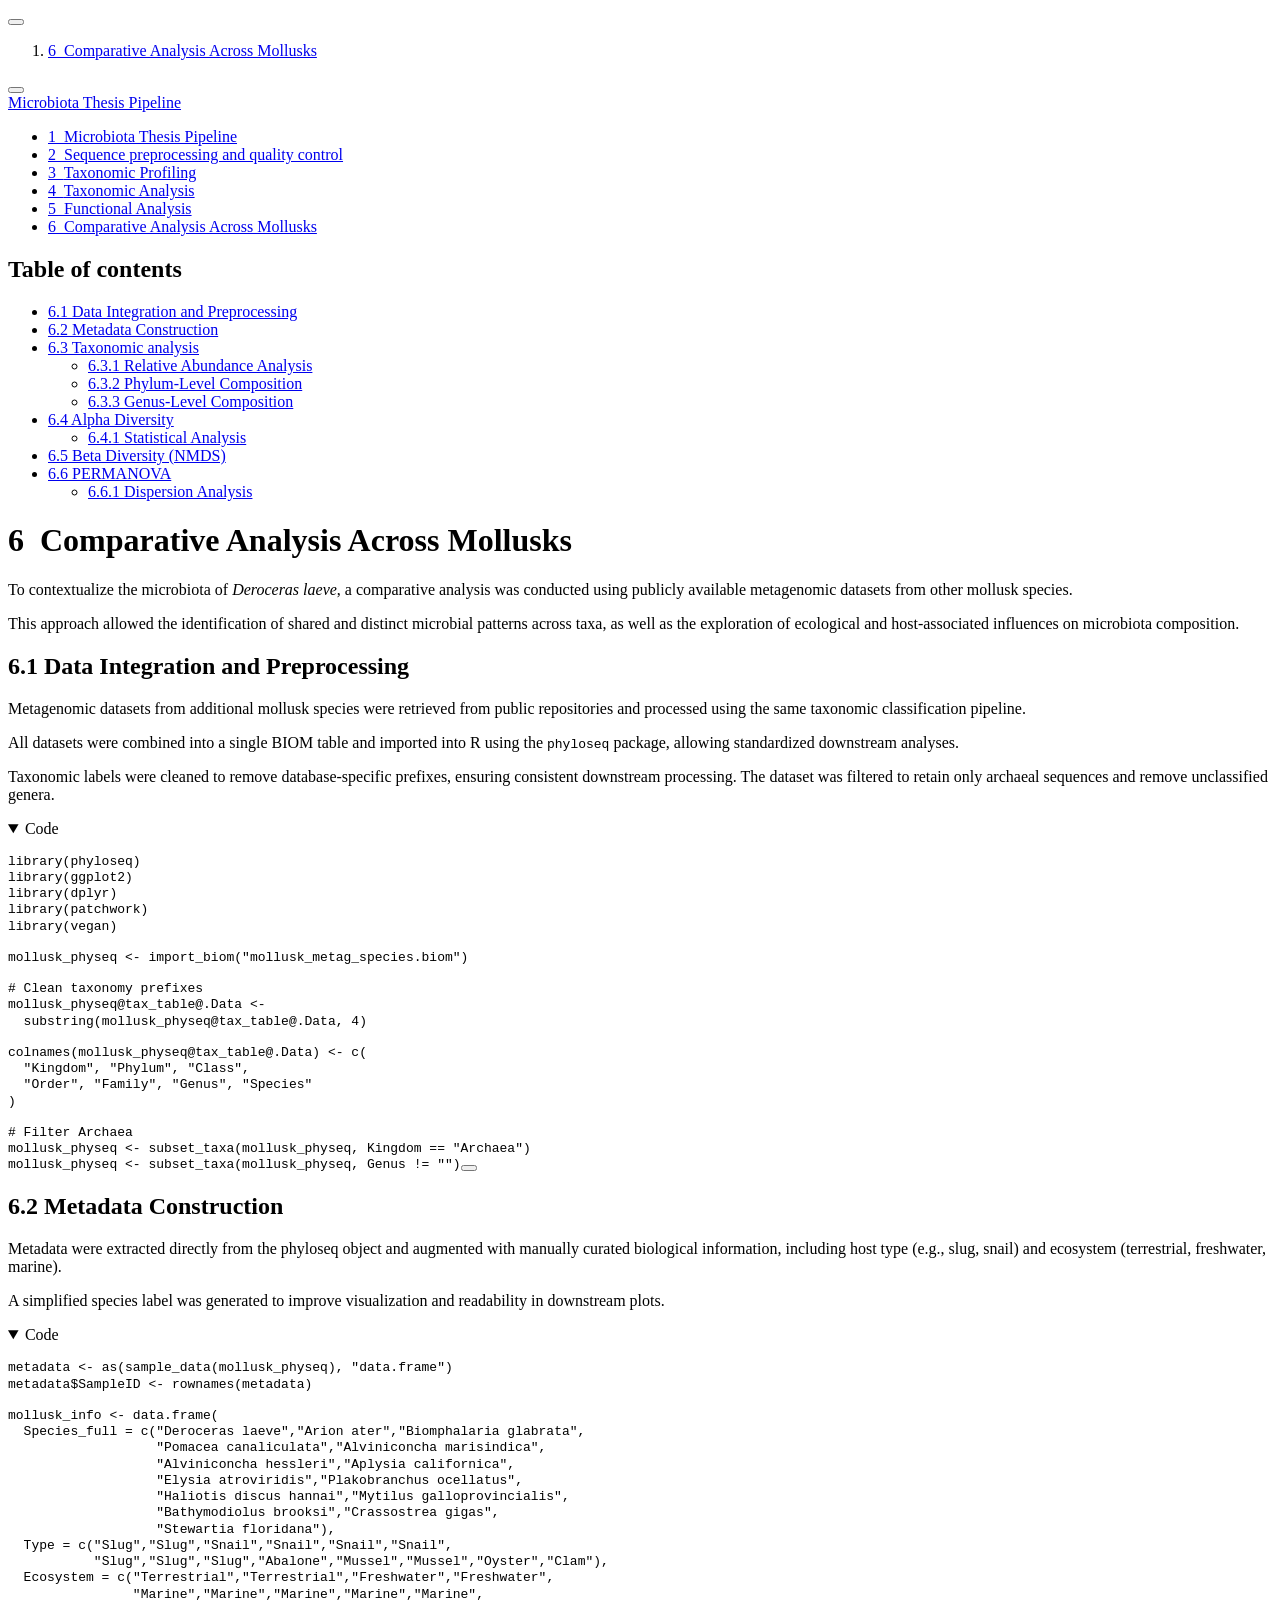
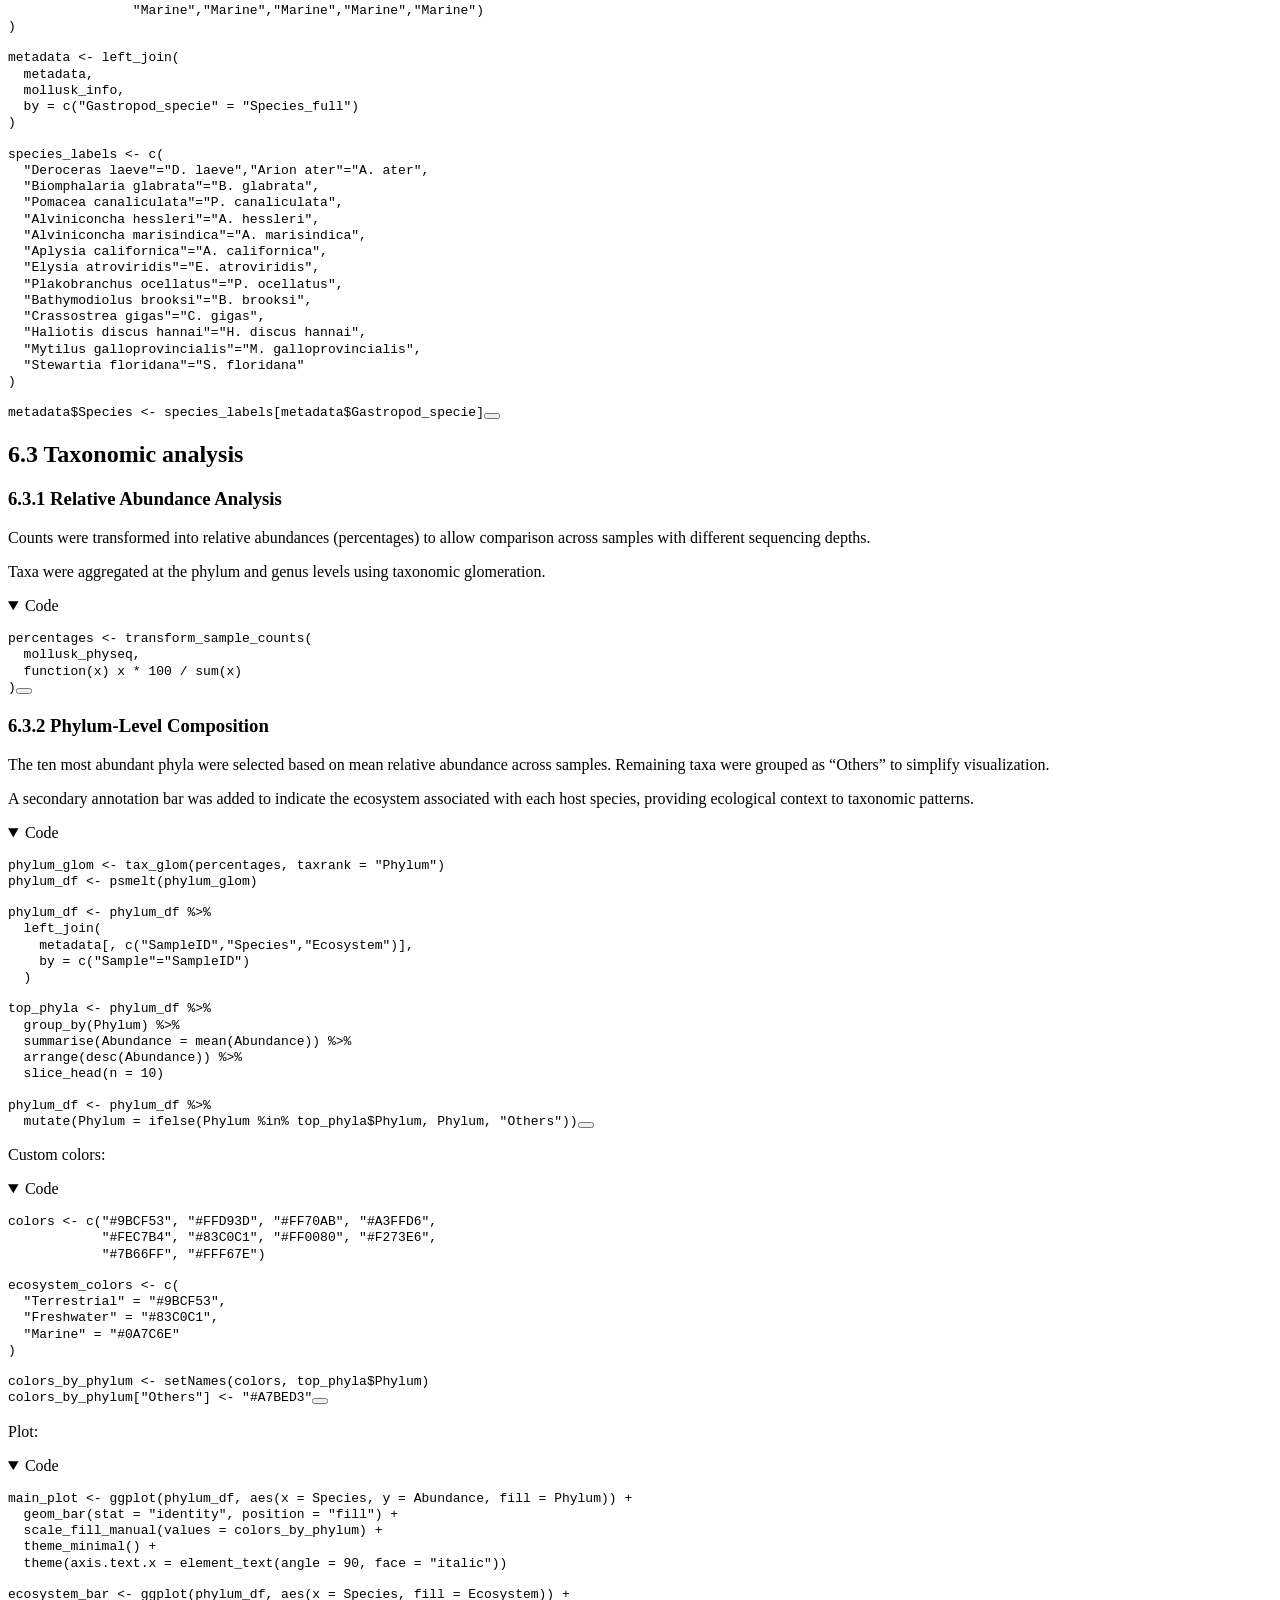
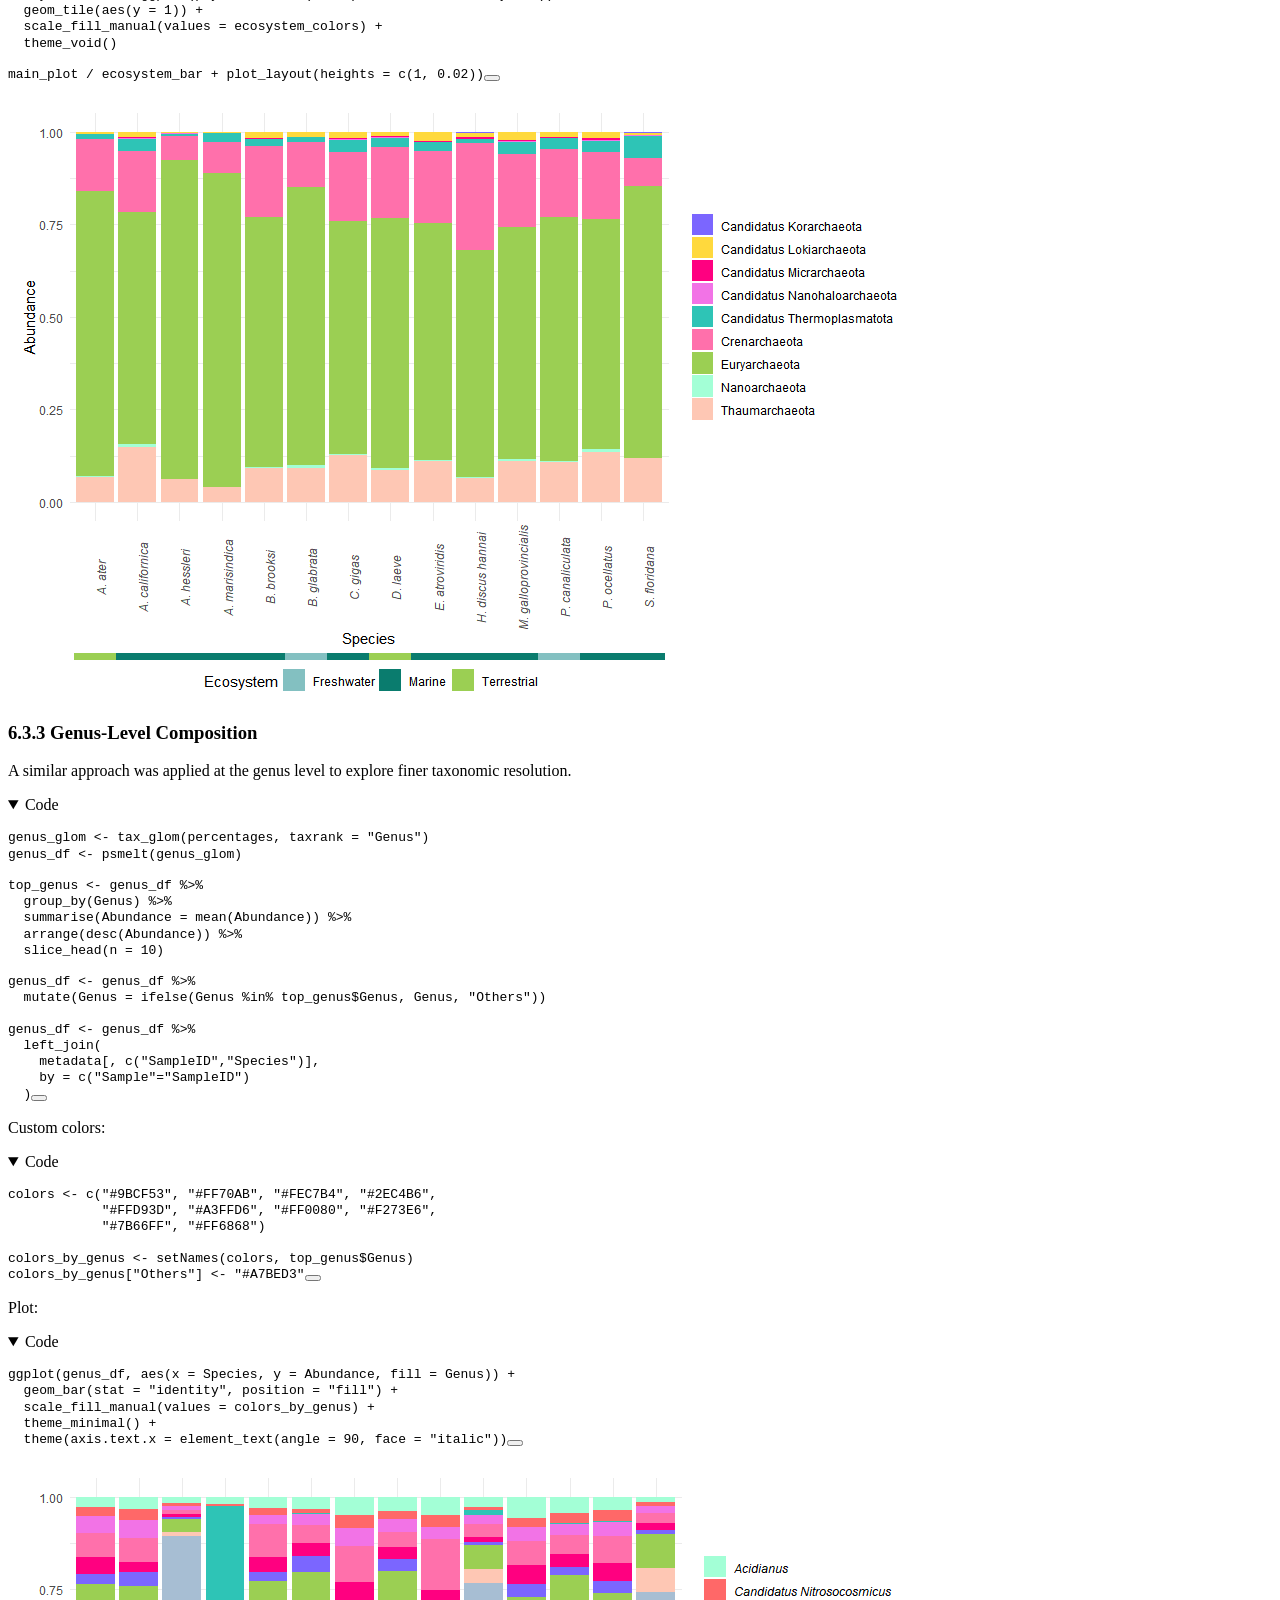
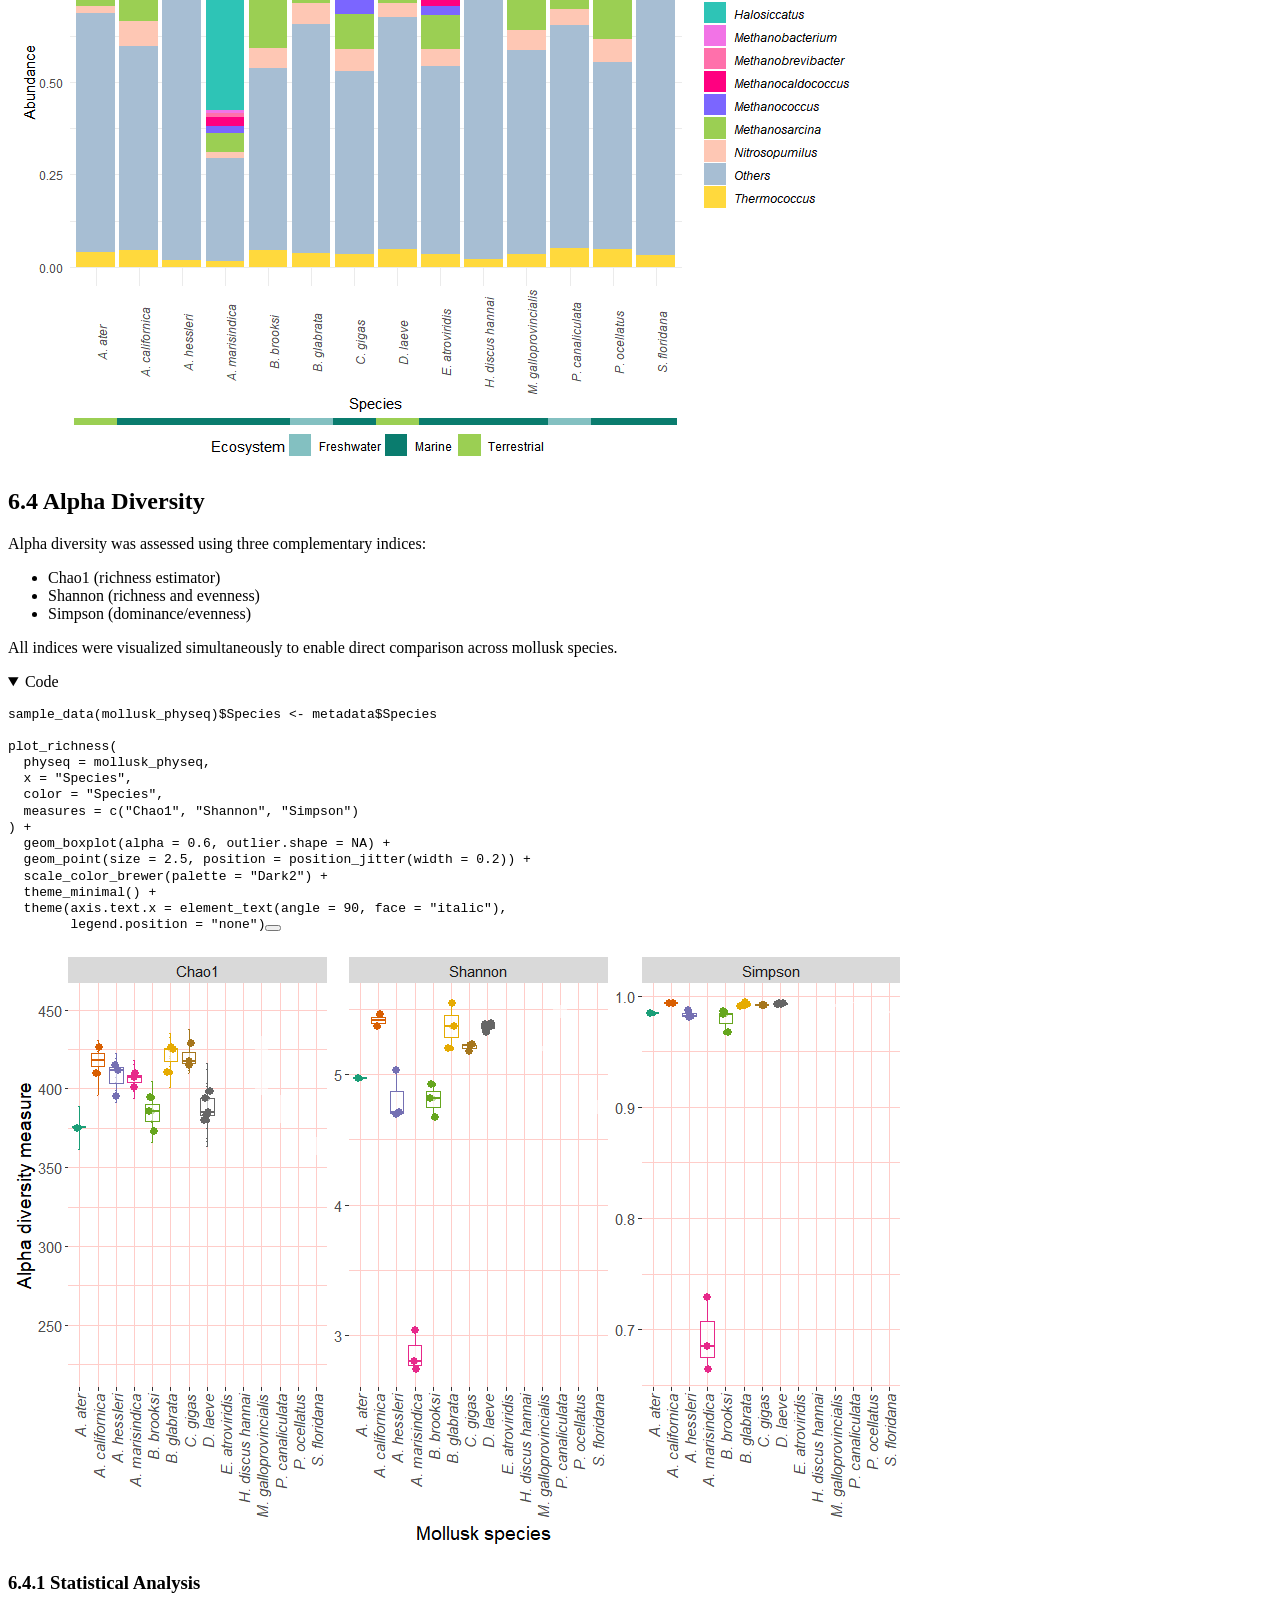
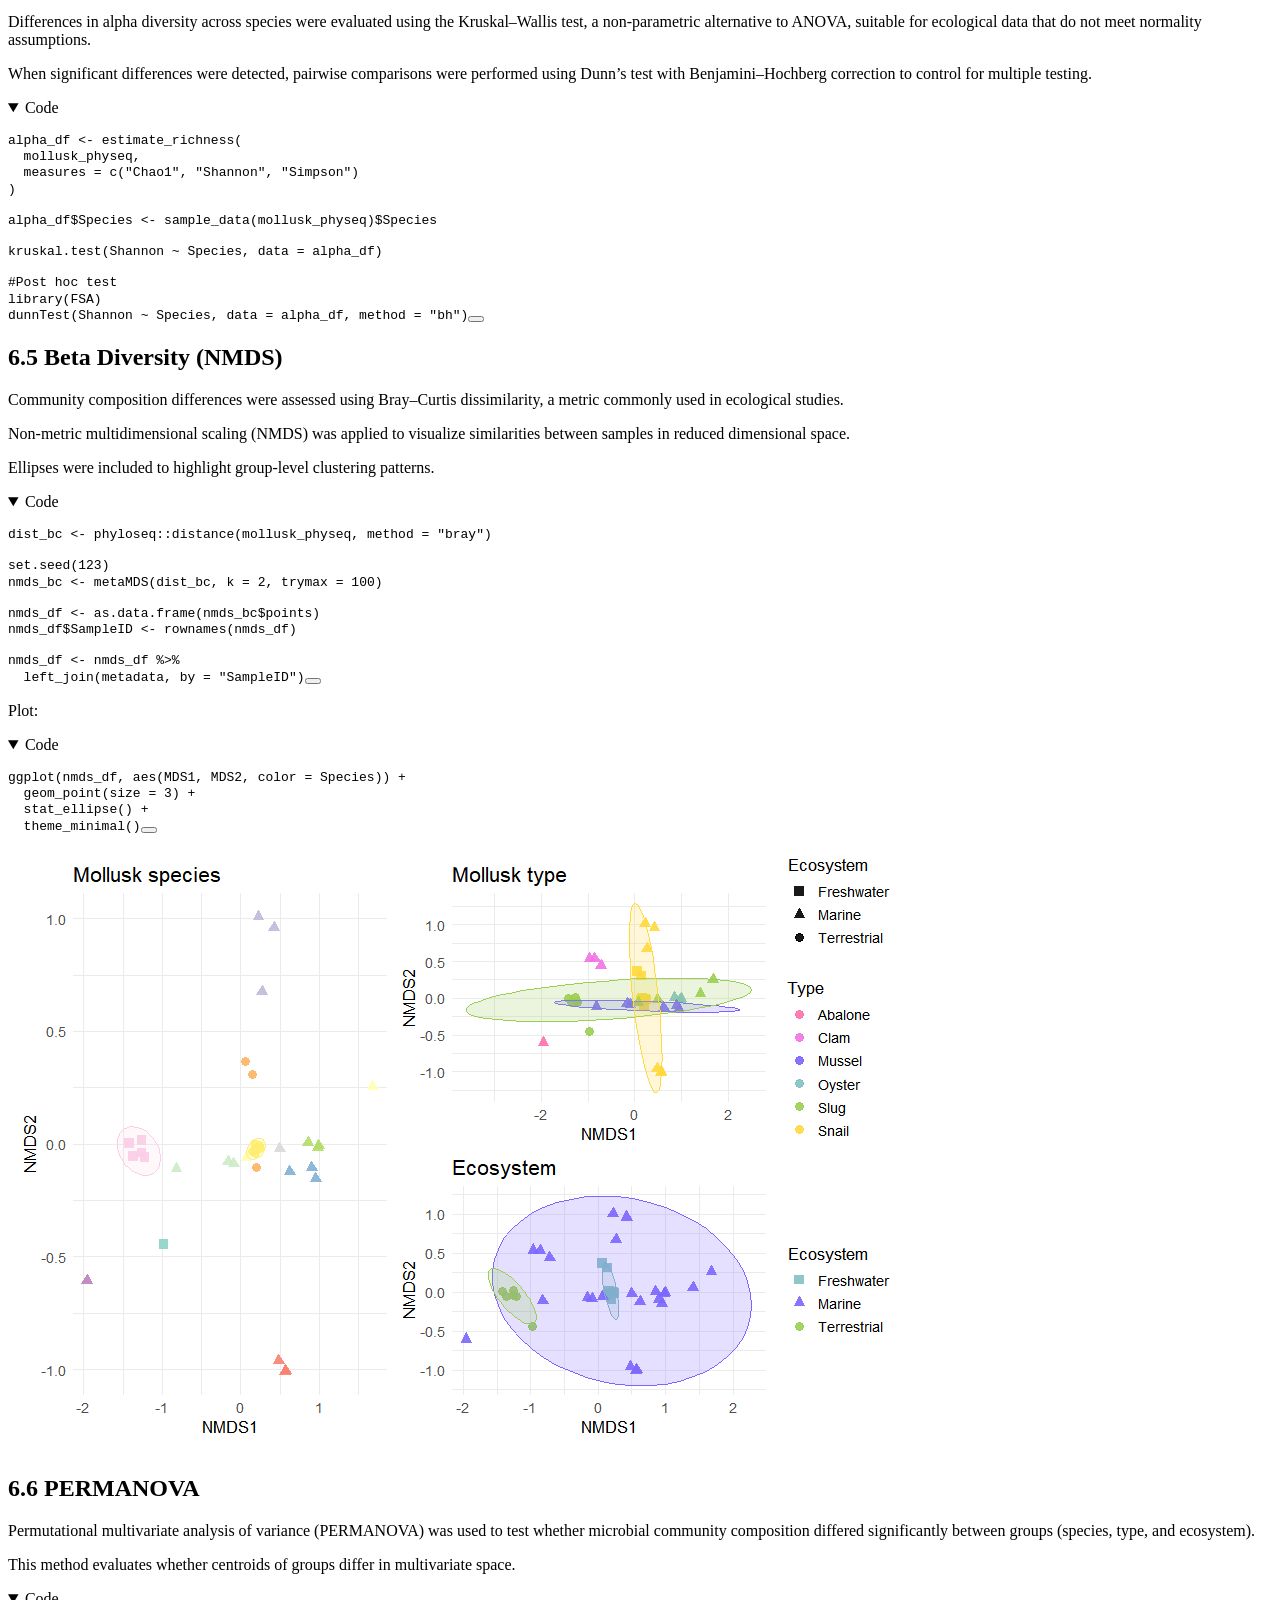
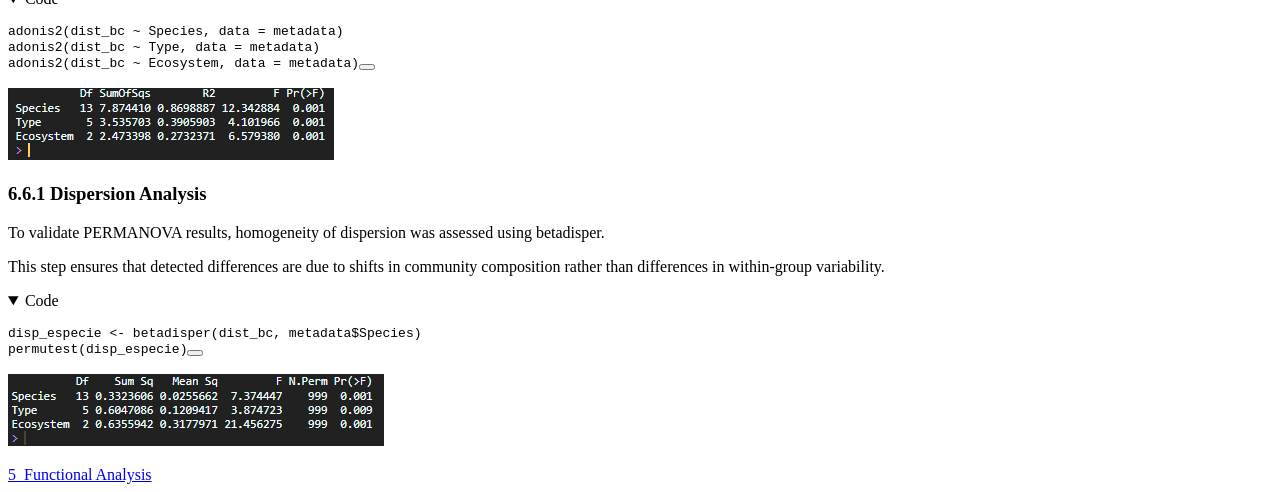
==== docs/comparative_analysis.html @ 94949377 "Update" ====
<!DOCTYPE html>
<html xmlns="http://www.w3.org/1999/xhtml" lang="en" xml:lang="en"><head>

<meta charset="utf-8">
<meta name="generator" content="quarto-1.3.353">

<meta name="viewport" content="width=device-width, initial-scale=1.0, user-scalable=yes">


<title>Microbiota Thesis Pipeline - 6&nbsp; Comparative Analysis Across Mollusks</title>
<style>
code{white-space: pre-wrap;}
span.smallcaps{font-variant: small-caps;}
div.columns{display: flex; gap: min(4vw, 1.5em);}
div.column{flex: auto; overflow-x: auto;}
div.hanging-indent{margin-left: 1.5em; text-indent: -1.5em;}
ul.task-list{list-style: none;}
ul.task-list li input[type="checkbox"] {
  width: 0.8em;
  margin: 0 0.8em 0.2em -1em; /* quarto-specific, see https://github.com/quarto-dev/quarto-cli/issues/4556 */ 
  vertical-align: middle;
}
/* CSS for syntax highlighting */
pre > code.sourceCode { white-space: pre; position: relative; }
pre > code.sourceCode > span { display: inline-block; line-height: 1.25; }
pre > code.sourceCode > span:empty { height: 1.2em; }
.sourceCode { overflow: visible; }
code.sourceCode > span { color: inherit; text-decoration: inherit; }
div.sourceCode { margin: 1em 0; }
pre.sourceCode { margin: 0; }
@media screen {
div.sourceCode { overflow: auto; }
}
@media print {
pre > code.sourceCode { white-space: pre-wrap; }
pre > code.sourceCode > span { text-indent: -5em; padding-left: 5em; }
}
pre.numberSource code
  { counter-reset: source-line 0; }
pre.numberSource code > span
  { position: relative; left: -4em; counter-increment: source-line; }
pre.numberSource code > span > a:first-child::before
  { content: counter(source-line);
    position: relative; left: -1em; text-align: right; vertical-align: baseline;
    border: none; display: inline-block;
    -webkit-touch-callout: none; -webkit-user-select: none;
    -khtml-user-select: none; -moz-user-select: none;
    -ms-user-select: none; user-select: none;
    padding: 0 4px; width: 4em;
  }
pre.numberSource { margin-left: 3em;  padding-left: 4px; }
div.sourceCode
  {   }
@media screen {
pre > code.sourceCode > span > a:first-child::before { text-decoration: underline; }
}
</style>


<script src="site_libs/quarto-nav/quarto-nav.js"></script>
<script src="site_libs/quarto-nav/headroom.min.js"></script>
<script src="site_libs/clipboard/clipboard.min.js"></script>
<script src="site_libs/quarto-search/autocomplete.umd.js"></script>
<script src="site_libs/quarto-search/fuse.min.js"></script>
<script src="site_libs/quarto-search/quarto-search.js"></script>
<meta name="quarto:offset" content="./">
<link href="./functional_analysis.html" rel="prev">
<link href="./favicon.png" rel="icon" type="image/png">
<script src="site_libs/quarto-html/quarto.js"></script>
<script src="site_libs/quarto-html/popper.min.js"></script>
<script src="site_libs/quarto-html/tippy.umd.min.js"></script>
<script src="site_libs/quarto-html/anchor.min.js"></script>
<link href="site_libs/quarto-html/tippy.css" rel="stylesheet">
<link href="site_libs/quarto-html/quarto-syntax-highlighting.css" rel="stylesheet" class="quarto-color-scheme" id="quarto-text-highlighting-styles">
<link href="site_libs/quarto-html/quarto-syntax-highlighting-dark.css" rel="prefetch" class="quarto-color-scheme quarto-color-alternate" id="quarto-text-highlighting-styles">
<script src="site_libs/bootstrap/bootstrap.min.js"></script>
<link href="site_libs/bootstrap/bootstrap-icons.css" rel="stylesheet">
<link href="site_libs/bootstrap/bootstrap.min.css" rel="stylesheet" class="quarto-color-scheme" id="quarto-bootstrap" data-mode="light">
<link href="site_libs/bootstrap/bootstrap-dark.min.css" rel="prefetch" class="quarto-color-scheme quarto-color-alternate" id="quarto-bootstrap" data-mode="dark">
<script id="quarto-search-options" type="application/json">{
  "location": "sidebar",
  "copy-button": false,
  "collapse-after": 3,
  "panel-placement": "start",
  "type": "textbox",
  "limit": 20,
  "language": {
    "search-no-results-text": "No results",
    "search-matching-documents-text": "matching documents",
    "search-copy-link-title": "Copy link to search",
    "search-hide-matches-text": "Hide additional matches",
    "search-more-match-text": "more match in this document",
    "search-more-matches-text": "more matches in this document",
    "search-clear-button-title": "Clear",
    "search-detached-cancel-button-title": "Cancel",
    "search-submit-button-title": "Submit"
  }
}</script>
<style>html{ scroll-behavior: smooth; }</style>


<link rel="stylesheet" href="styles.css">
</head>

<body class="nav-sidebar floating">

<div id="quarto-search-results"></div>
  <header id="quarto-header" class="headroom fixed-top">
  <nav class="quarto-secondary-nav">
    <div class="container-fluid d-flex">
      <button type="button" class="quarto-btn-toggle btn" data-bs-toggle="collapse" data-bs-target="#quarto-sidebar,#quarto-sidebar-glass" aria-controls="quarto-sidebar" aria-expanded="false" aria-label="Toggle sidebar navigation" onclick="if (window.quartoToggleHeadroom) { window.quartoToggleHeadroom(); }">
        <i class="bi bi-layout-text-sidebar-reverse"></i>
      </button>
      <nav class="quarto-page-breadcrumbs" aria-label="breadcrumb"><ol class="breadcrumb"><li class="breadcrumb-item"><a href="./comparative_analysis.html"><span class="chapter-number">6</span>&nbsp; <span class="chapter-title">Comparative Analysis Across Mollusks</span></a></li></ol></nav>
      <a class="flex-grow-1" role="button" data-bs-toggle="collapse" data-bs-target="#quarto-sidebar,#quarto-sidebar-glass" aria-controls="quarto-sidebar" aria-expanded="false" aria-label="Toggle sidebar navigation" onclick="if (window.quartoToggleHeadroom) { window.quartoToggleHeadroom(); }">      
      </a>
      <button type="button" class="btn quarto-search-button" aria-label="Search" onclick="window.quartoOpenSearch();">
        <i class="bi bi-search"></i>
      </button>
    </div>
  </nav>
</header>
<!-- content -->
<div id="quarto-content" class="quarto-container page-columns page-rows-contents page-layout-article">
<!-- sidebar -->
  <nav id="quarto-sidebar" class="sidebar collapse collapse-horizontal sidebar-navigation floating overflow-auto">
    <div class="pt-lg-2 mt-2 text-left sidebar-header">
    <div class="sidebar-title mb-0 py-0">
      <a href="./">Microbiota Thesis Pipeline</a> 
        <div class="sidebar-tools-main">
    <a href="https://github.com/Mayfm/Microbiota-thesis-pipeline" title="Source Code" class="quarto-navigation-tool px-1" aria-label="Source Code"><i class="bi bi-github"></i></a>
  <a href="" class="quarto-color-scheme-toggle quarto-navigation-tool  px-1" onclick="window.quartoToggleColorScheme(); return false;" title="Toggle dark mode"><i class="bi"></i></a>
</div>
    </div>
      </div>
        <div class="mt-2 flex-shrink-0 align-items-center">
        <div class="sidebar-search">
        <div id="quarto-search" class="" title="Search"></div>
        </div>
        </div>
    <div class="sidebar-menu-container"> 
    <ul class="list-unstyled mt-1">
        <li class="sidebar-item">
  <div class="sidebar-item-container"> 
  <a href="./index.html" class="sidebar-item-text sidebar-link">
 <span class="menu-text"><span class="chapter-number">1</span>&nbsp; <span class="chapter-title">Microbiota Thesis Pipeline</span></span></a>
  </div>
</li>
        <li class="sidebar-item">
  <div class="sidebar-item-container"> 
  <a href="./preprocessing.html" class="sidebar-item-text sidebar-link">
 <span class="menu-text"><span class="chapter-number">2</span>&nbsp; <span class="chapter-title">Sequence preprocessing and quality control</span></span></a>
  </div>
</li>
        <li class="sidebar-item">
  <div class="sidebar-item-container"> 
  <a href="./taxonomic_profiling.html" class="sidebar-item-text sidebar-link">
 <span class="menu-text"><span class="chapter-number">3</span>&nbsp; <span class="chapter-title">Taxonomic Profiling</span></span></a>
  </div>
</li>
        <li class="sidebar-item">
  <div class="sidebar-item-container"> 
  <a href="./taxonomic_analysis.html" class="sidebar-item-text sidebar-link">
 <span class="menu-text"><span class="chapter-number">4</span>&nbsp; <span class="chapter-title">Taxonomic Analysis</span></span></a>
  </div>
</li>
        <li class="sidebar-item">
  <div class="sidebar-item-container"> 
  <a href="./functional_analysis.html" class="sidebar-item-text sidebar-link">
 <span class="menu-text"><span class="chapter-number">5</span>&nbsp; <span class="chapter-title">Functional Analysis</span></span></a>
  </div>
</li>
        <li class="sidebar-item">
  <div class="sidebar-item-container"> 
  <a href="./comparative_analysis.html" class="sidebar-item-text sidebar-link active">
 <span class="menu-text"><span class="chapter-number">6</span>&nbsp; <span class="chapter-title">Comparative Analysis Across Mollusks</span></span></a>
  </div>
</li>
    </ul>
    </div>
</nav>
<div id="quarto-sidebar-glass" data-bs-toggle="collapse" data-bs-target="#quarto-sidebar,#quarto-sidebar-glass"></div>
<!-- margin-sidebar -->
    <div id="quarto-margin-sidebar" class="sidebar margin-sidebar">
        <nav id="TOC" role="doc-toc" class="toc-active">
    <h2 id="toc-title">Table of contents</h2>
   
  <ul>
  <li><a href="#data-integration-and-preprocessing" id="toc-data-integration-and-preprocessing" class="nav-link active" data-scroll-target="#data-integration-and-preprocessing"><span class="header-section-number">6.1</span> Data Integration and Preprocessing</a></li>
  <li><a href="#metadata-construction" id="toc-metadata-construction" class="nav-link" data-scroll-target="#metadata-construction"><span class="header-section-number">6.2</span> Metadata Construction</a></li>
  <li><a href="#taxonomic-analysis" id="toc-taxonomic-analysis" class="nav-link" data-scroll-target="#taxonomic-analysis"><span class="header-section-number">6.3</span> Taxonomic analysis</a>
  <ul>
  <li><a href="#relative-abundance-analysis" id="toc-relative-abundance-analysis" class="nav-link" data-scroll-target="#relative-abundance-analysis"><span class="header-section-number">6.3.1</span> Relative Abundance Analysis</a></li>
  <li><a href="#phylum-level-composition" id="toc-phylum-level-composition" class="nav-link" data-scroll-target="#phylum-level-composition"><span class="header-section-number">6.3.2</span> Phylum-Level Composition</a></li>
  <li><a href="#genus-level-composition" id="toc-genus-level-composition" class="nav-link" data-scroll-target="#genus-level-composition"><span class="header-section-number">6.3.3</span> Genus-Level Composition</a></li>
  </ul></li>
  <li><a href="#alpha-diversity" id="toc-alpha-diversity" class="nav-link" data-scroll-target="#alpha-diversity"><span class="header-section-number">6.4</span> Alpha Diversity</a>
  <ul>
  <li><a href="#statistical-analysis" id="toc-statistical-analysis" class="nav-link" data-scroll-target="#statistical-analysis"><span class="header-section-number">6.4.1</span> Statistical Analysis</a></li>
  </ul></li>
  <li><a href="#beta-diversity-nmds" id="toc-beta-diversity-nmds" class="nav-link" data-scroll-target="#beta-diversity-nmds"><span class="header-section-number">6.5</span> Beta Diversity (NMDS)</a></li>
  <li><a href="#permanova" id="toc-permanova" class="nav-link" data-scroll-target="#permanova"><span class="header-section-number">6.6</span> PERMANOVA</a>
  <ul>
  <li><a href="#dispersion-analysis" id="toc-dispersion-analysis" class="nav-link" data-scroll-target="#dispersion-analysis"><span class="header-section-number">6.6.1</span> Dispersion Analysis</a></li>
  </ul></li>
  </ul>
</nav>
    </div>
<!-- main -->
<main class="content" id="quarto-document-content">

<header id="title-block-header" class="quarto-title-block default">
<div class="quarto-title">
<h1 class="title"><span class="chapter-number">6</span>&nbsp; <span class="chapter-title">Comparative Analysis Across Mollusks</span></h1>
</div>



<div class="quarto-title-meta">

    
  
    
  </div>
  

</header>

<p>To contextualize the microbiota of <em>Deroceras laeve</em>, a comparative analysis was conducted using publicly available metagenomic datasets from other mollusk species.</p>
<p>This approach allowed the identification of shared and distinct microbial patterns across taxa, as well as the exploration of ecological and host-associated influences on microbiota composition.</p>
<section id="data-integration-and-preprocessing" class="level2" data-number="6.1">
<h2 data-number="6.1" class="anchored" data-anchor-id="data-integration-and-preprocessing"><span class="header-section-number">6.1</span> Data Integration and Preprocessing</h2>
<p>Metagenomic datasets from additional mollusk species were retrieved from public repositories and processed using the same taxonomic classification pipeline.</p>
<p>All datasets were combined into a single BIOM table and imported into R using the <code>phyloseq</code> package, allowing standardized downstream analyses.</p>
<p>Taxonomic labels were cleaned to remove database-specific prefixes, ensuring consistent downstream processing. The dataset was filtered to retain only archaeal sequences and remove unclassified genera.</p>
<div class="cell">
<details open="">
<summary>Code</summary>
<div class="sourceCode cell-code" id="cb1"><pre class="sourceCode r code-with-copy"><code class="sourceCode r"><span id="cb1-1"><a href="#cb1-1" aria-hidden="true" tabindex="-1"></a><span class="fu">library</span>(phyloseq)</span>
<span id="cb1-2"><a href="#cb1-2" aria-hidden="true" tabindex="-1"></a><span class="fu">library</span>(ggplot2)</span>
<span id="cb1-3"><a href="#cb1-3" aria-hidden="true" tabindex="-1"></a><span class="fu">library</span>(dplyr)</span>
<span id="cb1-4"><a href="#cb1-4" aria-hidden="true" tabindex="-1"></a><span class="fu">library</span>(patchwork)</span>
<span id="cb1-5"><a href="#cb1-5" aria-hidden="true" tabindex="-1"></a><span class="fu">library</span>(vegan)</span>
<span id="cb1-6"><a href="#cb1-6" aria-hidden="true" tabindex="-1"></a></span>
<span id="cb1-7"><a href="#cb1-7" aria-hidden="true" tabindex="-1"></a>mollusk_physeq <span class="ot">&lt;-</span> <span class="fu">import_biom</span>(<span class="st">"mollusk_metag_species.biom"</span>)</span>
<span id="cb1-8"><a href="#cb1-8" aria-hidden="true" tabindex="-1"></a></span>
<span id="cb1-9"><a href="#cb1-9" aria-hidden="true" tabindex="-1"></a><span class="co"># Clean taxonomy prefixes</span></span>
<span id="cb1-10"><a href="#cb1-10" aria-hidden="true" tabindex="-1"></a>mollusk_physeq<span class="sc">@</span>tax_table<span class="sc">@</span>.Data <span class="ot">&lt;-</span></span>
<span id="cb1-11"><a href="#cb1-11" aria-hidden="true" tabindex="-1"></a>  <span class="fu">substring</span>(mollusk_physeq<span class="sc">@</span>tax_table<span class="sc">@</span>.Data, <span class="dv">4</span>)</span>
<span id="cb1-12"><a href="#cb1-12" aria-hidden="true" tabindex="-1"></a></span>
<span id="cb1-13"><a href="#cb1-13" aria-hidden="true" tabindex="-1"></a><span class="fu">colnames</span>(mollusk_physeq<span class="sc">@</span>tax_table<span class="sc">@</span>.Data) <span class="ot">&lt;-</span> <span class="fu">c</span>(</span>
<span id="cb1-14"><a href="#cb1-14" aria-hidden="true" tabindex="-1"></a>  <span class="st">"Kingdom"</span>, <span class="st">"Phylum"</span>, <span class="st">"Class"</span>,</span>
<span id="cb1-15"><a href="#cb1-15" aria-hidden="true" tabindex="-1"></a>  <span class="st">"Order"</span>, <span class="st">"Family"</span>, <span class="st">"Genus"</span>, <span class="st">"Species"</span></span>
<span id="cb1-16"><a href="#cb1-16" aria-hidden="true" tabindex="-1"></a>)</span>
<span id="cb1-17"><a href="#cb1-17" aria-hidden="true" tabindex="-1"></a></span>
<span id="cb1-18"><a href="#cb1-18" aria-hidden="true" tabindex="-1"></a><span class="co"># Filter Archaea</span></span>
<span id="cb1-19"><a href="#cb1-19" aria-hidden="true" tabindex="-1"></a>mollusk_physeq <span class="ot">&lt;-</span> <span class="fu">subset_taxa</span>(mollusk_physeq, Kingdom <span class="sc">==</span> <span class="st">"Archaea"</span>)</span>
<span id="cb1-20"><a href="#cb1-20" aria-hidden="true" tabindex="-1"></a>mollusk_physeq <span class="ot">&lt;-</span> <span class="fu">subset_taxa</span>(mollusk_physeq, Genus <span class="sc">!=</span> <span class="st">""</span>)</span></code><button title="Copy to Clipboard" class="code-copy-button"><i class="bi"></i></button></pre></div>
</details>
</div>
</section>
<section id="metadata-construction" class="level2" data-number="6.2">
<h2 data-number="6.2" class="anchored" data-anchor-id="metadata-construction"><span class="header-section-number">6.2</span> Metadata Construction</h2>
<p>Metadata were extracted directly from the phyloseq object and augmented with manually curated biological information, including host type (e.g., slug, snail) and ecosystem (terrestrial, freshwater, marine).</p>
<p>A simplified species label was generated to improve visualization and readability in downstream plots.</p>
<div class="cell">
<details open="">
<summary>Code</summary>
<div class="sourceCode cell-code" id="cb2"><pre class="sourceCode r code-with-copy"><code class="sourceCode r"><span id="cb2-1"><a href="#cb2-1" aria-hidden="true" tabindex="-1"></a>metadata <span class="ot">&lt;-</span> <span class="fu">as</span>(<span class="fu">sample_data</span>(mollusk_physeq), <span class="st">"data.frame"</span>)</span>
<span id="cb2-2"><a href="#cb2-2" aria-hidden="true" tabindex="-1"></a>metadata<span class="sc">$</span>SampleID <span class="ot">&lt;-</span> <span class="fu">rownames</span>(metadata)</span>
<span id="cb2-3"><a href="#cb2-3" aria-hidden="true" tabindex="-1"></a></span>
<span id="cb2-4"><a href="#cb2-4" aria-hidden="true" tabindex="-1"></a>mollusk_info <span class="ot">&lt;-</span> <span class="fu">data.frame</span>(</span>
<span id="cb2-5"><a href="#cb2-5" aria-hidden="true" tabindex="-1"></a>  <span class="at">Species_full =</span> <span class="fu">c</span>(<span class="st">"Deroceras laeve"</span>,<span class="st">"Arion ater"</span>,<span class="st">"Biomphalaria glabrata"</span>,</span>
<span id="cb2-6"><a href="#cb2-6" aria-hidden="true" tabindex="-1"></a>                   <span class="st">"Pomacea canaliculata"</span>,<span class="st">"Alviniconcha marisindica"</span>,</span>
<span id="cb2-7"><a href="#cb2-7" aria-hidden="true" tabindex="-1"></a>                   <span class="st">"Alviniconcha hessleri"</span>,<span class="st">"Aplysia californica"</span>,</span>
<span id="cb2-8"><a href="#cb2-8" aria-hidden="true" tabindex="-1"></a>                   <span class="st">"Elysia atroviridis"</span>,<span class="st">"Plakobranchus ocellatus"</span>,</span>
<span id="cb2-9"><a href="#cb2-9" aria-hidden="true" tabindex="-1"></a>                   <span class="st">"Haliotis discus hannai"</span>,<span class="st">"Mytilus galloprovincialis"</span>,</span>
<span id="cb2-10"><a href="#cb2-10" aria-hidden="true" tabindex="-1"></a>                   <span class="st">"Bathymodiolus brooksi"</span>,<span class="st">"Crassostrea gigas"</span>,</span>
<span id="cb2-11"><a href="#cb2-11" aria-hidden="true" tabindex="-1"></a>                   <span class="st">"Stewartia floridana"</span>),</span>
<span id="cb2-12"><a href="#cb2-12" aria-hidden="true" tabindex="-1"></a>  <span class="at">Type =</span> <span class="fu">c</span>(<span class="st">"Slug"</span>,<span class="st">"Slug"</span>,<span class="st">"Snail"</span>,<span class="st">"Snail"</span>,<span class="st">"Snail"</span>,<span class="st">"Snail"</span>,</span>
<span id="cb2-13"><a href="#cb2-13" aria-hidden="true" tabindex="-1"></a>           <span class="st">"Slug"</span>,<span class="st">"Slug"</span>,<span class="st">"Slug"</span>,<span class="st">"Abalone"</span>,<span class="st">"Mussel"</span>,<span class="st">"Mussel"</span>,<span class="st">"Oyster"</span>,<span class="st">"Clam"</span>),</span>
<span id="cb2-14"><a href="#cb2-14" aria-hidden="true" tabindex="-1"></a>  <span class="at">Ecosystem =</span> <span class="fu">c</span>(<span class="st">"Terrestrial"</span>,<span class="st">"Terrestrial"</span>,<span class="st">"Freshwater"</span>,<span class="st">"Freshwater"</span>,</span>
<span id="cb2-15"><a href="#cb2-15" aria-hidden="true" tabindex="-1"></a>                <span class="st">"Marine"</span>,<span class="st">"Marine"</span>,<span class="st">"Marine"</span>,<span class="st">"Marine"</span>,<span class="st">"Marine"</span>,</span>
<span id="cb2-16"><a href="#cb2-16" aria-hidden="true" tabindex="-1"></a>                <span class="st">"Marine"</span>,<span class="st">"Marine"</span>,<span class="st">"Marine"</span>,<span class="st">"Marine"</span>,<span class="st">"Marine"</span>)</span>
<span id="cb2-17"><a href="#cb2-17" aria-hidden="true" tabindex="-1"></a>)</span>
<span id="cb2-18"><a href="#cb2-18" aria-hidden="true" tabindex="-1"></a></span>
<span id="cb2-19"><a href="#cb2-19" aria-hidden="true" tabindex="-1"></a>metadata <span class="ot">&lt;-</span> <span class="fu">left_join</span>(</span>
<span id="cb2-20"><a href="#cb2-20" aria-hidden="true" tabindex="-1"></a>  metadata,</span>
<span id="cb2-21"><a href="#cb2-21" aria-hidden="true" tabindex="-1"></a>  mollusk_info,</span>
<span id="cb2-22"><a href="#cb2-22" aria-hidden="true" tabindex="-1"></a>  <span class="at">by =</span> <span class="fu">c</span>(<span class="st">"Gastropod_specie"</span> <span class="ot">=</span> <span class="st">"Species_full"</span>)</span>
<span id="cb2-23"><a href="#cb2-23" aria-hidden="true" tabindex="-1"></a>)</span>
<span id="cb2-24"><a href="#cb2-24" aria-hidden="true" tabindex="-1"></a></span>
<span id="cb2-25"><a href="#cb2-25" aria-hidden="true" tabindex="-1"></a>species_labels <span class="ot">&lt;-</span> <span class="fu">c</span>(</span>
<span id="cb2-26"><a href="#cb2-26" aria-hidden="true" tabindex="-1"></a>  <span class="st">"Deroceras laeve"</span><span class="ot">=</span><span class="st">"D. laeve"</span>,<span class="st">"Arion ater"</span><span class="ot">=</span><span class="st">"A. ater"</span>,</span>
<span id="cb2-27"><a href="#cb2-27" aria-hidden="true" tabindex="-1"></a>  <span class="st">"Biomphalaria glabrata"</span><span class="ot">=</span><span class="st">"B. glabrata"</span>,</span>
<span id="cb2-28"><a href="#cb2-28" aria-hidden="true" tabindex="-1"></a>  <span class="st">"Pomacea canaliculata"</span><span class="ot">=</span><span class="st">"P. canaliculata"</span>,</span>
<span id="cb2-29"><a href="#cb2-29" aria-hidden="true" tabindex="-1"></a>  <span class="st">"Alviniconcha hessleri"</span><span class="ot">=</span><span class="st">"A. hessleri"</span>,</span>
<span id="cb2-30"><a href="#cb2-30" aria-hidden="true" tabindex="-1"></a>  <span class="st">"Alviniconcha marisindica"</span><span class="ot">=</span><span class="st">"A. marisindica"</span>,</span>
<span id="cb2-31"><a href="#cb2-31" aria-hidden="true" tabindex="-1"></a>  <span class="st">"Aplysia californica"</span><span class="ot">=</span><span class="st">"A. californica"</span>,</span>
<span id="cb2-32"><a href="#cb2-32" aria-hidden="true" tabindex="-1"></a>  <span class="st">"Elysia atroviridis"</span><span class="ot">=</span><span class="st">"E. atroviridis"</span>,</span>
<span id="cb2-33"><a href="#cb2-33" aria-hidden="true" tabindex="-1"></a>  <span class="st">"Plakobranchus ocellatus"</span><span class="ot">=</span><span class="st">"P. ocellatus"</span>,</span>
<span id="cb2-34"><a href="#cb2-34" aria-hidden="true" tabindex="-1"></a>  <span class="st">"Bathymodiolus brooksi"</span><span class="ot">=</span><span class="st">"B. brooksi"</span>,</span>
<span id="cb2-35"><a href="#cb2-35" aria-hidden="true" tabindex="-1"></a>  <span class="st">"Crassostrea gigas"</span><span class="ot">=</span><span class="st">"C. gigas"</span>,</span>
<span id="cb2-36"><a href="#cb2-36" aria-hidden="true" tabindex="-1"></a>  <span class="st">"Haliotis discus hannai"</span><span class="ot">=</span><span class="st">"H. discus hannai"</span>,</span>
<span id="cb2-37"><a href="#cb2-37" aria-hidden="true" tabindex="-1"></a>  <span class="st">"Mytilus galloprovincialis"</span><span class="ot">=</span><span class="st">"M. galloprovincialis"</span>,</span>
<span id="cb2-38"><a href="#cb2-38" aria-hidden="true" tabindex="-1"></a>  <span class="st">"Stewartia floridana"</span><span class="ot">=</span><span class="st">"S. floridana"</span></span>
<span id="cb2-39"><a href="#cb2-39" aria-hidden="true" tabindex="-1"></a>)</span>
<span id="cb2-40"><a href="#cb2-40" aria-hidden="true" tabindex="-1"></a></span>
<span id="cb2-41"><a href="#cb2-41" aria-hidden="true" tabindex="-1"></a>metadata<span class="sc">$</span>Species <span class="ot">&lt;-</span> species_labels[metadata<span class="sc">$</span>Gastropod_specie]</span></code><button title="Copy to Clipboard" class="code-copy-button"><i class="bi"></i></button></pre></div>
</details>
</div>
</section>
<section id="taxonomic-analysis" class="level2" data-number="6.3">
<h2 data-number="6.3" class="anchored" data-anchor-id="taxonomic-analysis"><span class="header-section-number">6.3</span> Taxonomic analysis</h2>
<section id="relative-abundance-analysis" class="level3" data-number="6.3.1">
<h3 data-number="6.3.1" class="anchored" data-anchor-id="relative-abundance-analysis"><span class="header-section-number">6.3.1</span> Relative Abundance Analysis</h3>
<p>Counts were transformed into relative abundances (percentages) to allow comparison across samples with different sequencing depths.</p>
<p>Taxa were aggregated at the phylum and genus levels using taxonomic glomeration.</p>
<div class="cell">
<details open="">
<summary>Code</summary>
<div class="sourceCode cell-code" id="cb3"><pre class="sourceCode r code-with-copy"><code class="sourceCode r"><span id="cb3-1"><a href="#cb3-1" aria-hidden="true" tabindex="-1"></a>percentages <span class="ot">&lt;-</span> <span class="fu">transform_sample_counts</span>(</span>
<span id="cb3-2"><a href="#cb3-2" aria-hidden="true" tabindex="-1"></a>  mollusk_physeq,</span>
<span id="cb3-3"><a href="#cb3-3" aria-hidden="true" tabindex="-1"></a>  <span class="cf">function</span>(x) x <span class="sc">*</span> <span class="dv">100</span> <span class="sc">/</span> <span class="fu">sum</span>(x)</span>
<span id="cb3-4"><a href="#cb3-4" aria-hidden="true" tabindex="-1"></a>)</span></code><button title="Copy to Clipboard" class="code-copy-button"><i class="bi"></i></button></pre></div>
</details>
</div>
</section>
<section id="phylum-level-composition" class="level3" data-number="6.3.2">
<h3 data-number="6.3.2" class="anchored" data-anchor-id="phylum-level-composition"><span class="header-section-number">6.3.2</span> Phylum-Level Composition</h3>
<p>The ten most abundant phyla were selected based on mean relative abundance across samples. Remaining taxa were grouped as “Others” to simplify visualization.</p>
<p>A secondary annotation bar was added to indicate the ecosystem associated with each host species, providing ecological context to taxonomic patterns.</p>
<div class="cell">
<details open="">
<summary>Code</summary>
<div class="sourceCode cell-code" id="cb4"><pre class="sourceCode r code-with-copy"><code class="sourceCode r"><span id="cb4-1"><a href="#cb4-1" aria-hidden="true" tabindex="-1"></a>phylum_glom <span class="ot">&lt;-</span> <span class="fu">tax_glom</span>(percentages, <span class="at">taxrank =</span> <span class="st">"Phylum"</span>)</span>
<span id="cb4-2"><a href="#cb4-2" aria-hidden="true" tabindex="-1"></a>phylum_df <span class="ot">&lt;-</span> <span class="fu">psmelt</span>(phylum_glom)</span>
<span id="cb4-3"><a href="#cb4-3" aria-hidden="true" tabindex="-1"></a></span>
<span id="cb4-4"><a href="#cb4-4" aria-hidden="true" tabindex="-1"></a>phylum_df <span class="ot">&lt;-</span> phylum_df <span class="sc">%&gt;%</span></span>
<span id="cb4-5"><a href="#cb4-5" aria-hidden="true" tabindex="-1"></a>  <span class="fu">left_join</span>(</span>
<span id="cb4-6"><a href="#cb4-6" aria-hidden="true" tabindex="-1"></a>    metadata[, <span class="fu">c</span>(<span class="st">"SampleID"</span>,<span class="st">"Species"</span>,<span class="st">"Ecosystem"</span>)],</span>
<span id="cb4-7"><a href="#cb4-7" aria-hidden="true" tabindex="-1"></a>    <span class="at">by =</span> <span class="fu">c</span>(<span class="st">"Sample"</span><span class="ot">=</span><span class="st">"SampleID"</span>)</span>
<span id="cb4-8"><a href="#cb4-8" aria-hidden="true" tabindex="-1"></a>  )</span>
<span id="cb4-9"><a href="#cb4-9" aria-hidden="true" tabindex="-1"></a></span>
<span id="cb4-10"><a href="#cb4-10" aria-hidden="true" tabindex="-1"></a>top_phyla <span class="ot">&lt;-</span> phylum_df <span class="sc">%&gt;%</span></span>
<span id="cb4-11"><a href="#cb4-11" aria-hidden="true" tabindex="-1"></a>  <span class="fu">group_by</span>(Phylum) <span class="sc">%&gt;%</span></span>
<span id="cb4-12"><a href="#cb4-12" aria-hidden="true" tabindex="-1"></a>  <span class="fu">summarise</span>(<span class="at">Abundance =</span> <span class="fu">mean</span>(Abundance)) <span class="sc">%&gt;%</span></span>
<span id="cb4-13"><a href="#cb4-13" aria-hidden="true" tabindex="-1"></a>  <span class="fu">arrange</span>(<span class="fu">desc</span>(Abundance)) <span class="sc">%&gt;%</span></span>
<span id="cb4-14"><a href="#cb4-14" aria-hidden="true" tabindex="-1"></a>  <span class="fu">slice_head</span>(<span class="at">n =</span> <span class="dv">10</span>)</span>
<span id="cb4-15"><a href="#cb4-15" aria-hidden="true" tabindex="-1"></a></span>
<span id="cb4-16"><a href="#cb4-16" aria-hidden="true" tabindex="-1"></a>phylum_df <span class="ot">&lt;-</span> phylum_df <span class="sc">%&gt;%</span></span>
<span id="cb4-17"><a href="#cb4-17" aria-hidden="true" tabindex="-1"></a>  <span class="fu">mutate</span>(<span class="at">Phylum =</span> <span class="fu">ifelse</span>(Phylum <span class="sc">%in%</span> top_phyla<span class="sc">$</span>Phylum, Phylum, <span class="st">"Others"</span>))</span></code><button title="Copy to Clipboard" class="code-copy-button"><i class="bi"></i></button></pre></div>
</details>
</div>
<p>Custom colors:</p>
<div class="cell">
<details open="">
<summary>Code</summary>
<div class="sourceCode cell-code" id="cb5"><pre class="sourceCode r code-with-copy"><code class="sourceCode r"><span id="cb5-1"><a href="#cb5-1" aria-hidden="true" tabindex="-1"></a>colors <span class="ot">&lt;-</span> <span class="fu">c</span>(<span class="st">"#9BCF53"</span>, <span class="st">"#FFD93D"</span>, <span class="st">"#FF70AB"</span>, <span class="st">"#A3FFD6"</span>,</span>
<span id="cb5-2"><a href="#cb5-2" aria-hidden="true" tabindex="-1"></a>            <span class="st">"#FEC7B4"</span>, <span class="st">"#83C0C1"</span>, <span class="st">"#FF0080"</span>, <span class="st">"#F273E6"</span>,</span>
<span id="cb5-3"><a href="#cb5-3" aria-hidden="true" tabindex="-1"></a>            <span class="st">"#7B66FF"</span>, <span class="st">"#FFF67E"</span>)</span>
<span id="cb5-4"><a href="#cb5-4" aria-hidden="true" tabindex="-1"></a></span>
<span id="cb5-5"><a href="#cb5-5" aria-hidden="true" tabindex="-1"></a>ecosystem_colors <span class="ot">&lt;-</span> <span class="fu">c</span>(</span>
<span id="cb5-6"><a href="#cb5-6" aria-hidden="true" tabindex="-1"></a>  <span class="st">"Terrestrial"</span> <span class="ot">=</span> <span class="st">"#9BCF53"</span>,</span>
<span id="cb5-7"><a href="#cb5-7" aria-hidden="true" tabindex="-1"></a>  <span class="st">"Freshwater"</span> <span class="ot">=</span> <span class="st">"#83C0C1"</span>,</span>
<span id="cb5-8"><a href="#cb5-8" aria-hidden="true" tabindex="-1"></a>  <span class="st">"Marine"</span> <span class="ot">=</span> <span class="st">"#0A7C6E"</span></span>
<span id="cb5-9"><a href="#cb5-9" aria-hidden="true" tabindex="-1"></a>)</span>
<span id="cb5-10"><a href="#cb5-10" aria-hidden="true" tabindex="-1"></a></span>
<span id="cb5-11"><a href="#cb5-11" aria-hidden="true" tabindex="-1"></a>colors_by_phylum <span class="ot">&lt;-</span> <span class="fu">setNames</span>(colors, top_phyla<span class="sc">$</span>Phylum)</span>
<span id="cb5-12"><a href="#cb5-12" aria-hidden="true" tabindex="-1"></a>colors_by_phylum[<span class="st">"Others"</span>] <span class="ot">&lt;-</span> <span class="st">"#A7BED3"</span></span></code><button title="Copy to Clipboard" class="code-copy-button"><i class="bi"></i></button></pre></div>
</details>
</div>
<p>Plot:</p>
<div class="cell">
<details open="">
<summary>Code</summary>
<div class="sourceCode cell-code" id="cb6"><pre class="sourceCode r code-with-copy"><code class="sourceCode r"><span id="cb6-1"><a href="#cb6-1" aria-hidden="true" tabindex="-1"></a>main_plot <span class="ot">&lt;-</span> <span class="fu">ggplot</span>(phylum_df, <span class="fu">aes</span>(<span class="at">x =</span> Species, <span class="at">y =</span> Abundance, <span class="at">fill =</span> Phylum)) <span class="sc">+</span></span>
<span id="cb6-2"><a href="#cb6-2" aria-hidden="true" tabindex="-1"></a>  <span class="fu">geom_bar</span>(<span class="at">stat =</span> <span class="st">"identity"</span>, <span class="at">position =</span> <span class="st">"fill"</span>) <span class="sc">+</span></span>
<span id="cb6-3"><a href="#cb6-3" aria-hidden="true" tabindex="-1"></a>  <span class="fu">scale_fill_manual</span>(<span class="at">values =</span> colors_by_phylum) <span class="sc">+</span></span>
<span id="cb6-4"><a href="#cb6-4" aria-hidden="true" tabindex="-1"></a>  <span class="fu">theme_minimal</span>() <span class="sc">+</span></span>
<span id="cb6-5"><a href="#cb6-5" aria-hidden="true" tabindex="-1"></a>  <span class="fu">theme</span>(<span class="at">axis.text.x =</span> <span class="fu">element_text</span>(<span class="at">angle =</span> <span class="dv">90</span>, <span class="at">face =</span> <span class="st">"italic"</span>))</span>
<span id="cb6-6"><a href="#cb6-6" aria-hidden="true" tabindex="-1"></a></span>
<span id="cb6-7"><a href="#cb6-7" aria-hidden="true" tabindex="-1"></a>ecosystem_bar <span class="ot">&lt;-</span> <span class="fu">ggplot</span>(phylum_df, <span class="fu">aes</span>(<span class="at">x =</span> Species, <span class="at">fill =</span> Ecosystem)) <span class="sc">+</span></span>
<span id="cb6-8"><a href="#cb6-8" aria-hidden="true" tabindex="-1"></a>  <span class="fu">geom_tile</span>(<span class="fu">aes</span>(<span class="at">y =</span> <span class="dv">1</span>)) <span class="sc">+</span></span>
<span id="cb6-9"><a href="#cb6-9" aria-hidden="true" tabindex="-1"></a>  <span class="fu">scale_fill_manual</span>(<span class="at">values =</span> ecosystem_colors) <span class="sc">+</span></span>
<span id="cb6-10"><a href="#cb6-10" aria-hidden="true" tabindex="-1"></a>  <span class="fu">theme_void</span>()</span>
<span id="cb6-11"><a href="#cb6-11" aria-hidden="true" tabindex="-1"></a></span>
<span id="cb6-12"><a href="#cb6-12" aria-hidden="true" tabindex="-1"></a>main_plot <span class="sc">/</span> ecosystem_bar <span class="sc">+</span> <span class="fu">plot_layout</span>(<span class="at">heights =</span> <span class="fu">c</span>(<span class="dv">1</span>, <span class="fl">0.02</span>))</span></code><button title="Copy to Clipboard" class="code-copy-button"><i class="bi"></i></button></pre></div>
</details>
</div>
<p><img src="figures/archaea_phylum_mollusks.png" class="img-fluid"></p>
</section>
<section id="genus-level-composition" class="level3" data-number="6.3.3">
<h3 data-number="6.3.3" class="anchored" data-anchor-id="genus-level-composition"><span class="header-section-number">6.3.3</span> Genus-Level Composition</h3>
<p>A similar approach was applied at the genus level to explore finer taxonomic resolution.</p>
<div class="cell">
<details open="">
<summary>Code</summary>
<div class="sourceCode cell-code" id="cb7"><pre class="sourceCode r code-with-copy"><code class="sourceCode r"><span id="cb7-1"><a href="#cb7-1" aria-hidden="true" tabindex="-1"></a>genus_glom <span class="ot">&lt;-</span> <span class="fu">tax_glom</span>(percentages, <span class="at">taxrank =</span> <span class="st">"Genus"</span>)</span>
<span id="cb7-2"><a href="#cb7-2" aria-hidden="true" tabindex="-1"></a>genus_df <span class="ot">&lt;-</span> <span class="fu">psmelt</span>(genus_glom)</span>
<span id="cb7-3"><a href="#cb7-3" aria-hidden="true" tabindex="-1"></a></span>
<span id="cb7-4"><a href="#cb7-4" aria-hidden="true" tabindex="-1"></a>top_genus <span class="ot">&lt;-</span> genus_df <span class="sc">%&gt;%</span></span>
<span id="cb7-5"><a href="#cb7-5" aria-hidden="true" tabindex="-1"></a>  <span class="fu">group_by</span>(Genus) <span class="sc">%&gt;%</span></span>
<span id="cb7-6"><a href="#cb7-6" aria-hidden="true" tabindex="-1"></a>  <span class="fu">summarise</span>(<span class="at">Abundance =</span> <span class="fu">mean</span>(Abundance)) <span class="sc">%&gt;%</span></span>
<span id="cb7-7"><a href="#cb7-7" aria-hidden="true" tabindex="-1"></a>  <span class="fu">arrange</span>(<span class="fu">desc</span>(Abundance)) <span class="sc">%&gt;%</span></span>
<span id="cb7-8"><a href="#cb7-8" aria-hidden="true" tabindex="-1"></a>  <span class="fu">slice_head</span>(<span class="at">n =</span> <span class="dv">10</span>)</span>
<span id="cb7-9"><a href="#cb7-9" aria-hidden="true" tabindex="-1"></a></span>
<span id="cb7-10"><a href="#cb7-10" aria-hidden="true" tabindex="-1"></a>genus_df <span class="ot">&lt;-</span> genus_df <span class="sc">%&gt;%</span></span>
<span id="cb7-11"><a href="#cb7-11" aria-hidden="true" tabindex="-1"></a>  <span class="fu">mutate</span>(<span class="at">Genus =</span> <span class="fu">ifelse</span>(Genus <span class="sc">%in%</span> top_genus<span class="sc">$</span>Genus, Genus, <span class="st">"Others"</span>))</span>
<span id="cb7-12"><a href="#cb7-12" aria-hidden="true" tabindex="-1"></a></span>
<span id="cb7-13"><a href="#cb7-13" aria-hidden="true" tabindex="-1"></a>genus_df <span class="ot">&lt;-</span> genus_df <span class="sc">%&gt;%</span></span>
<span id="cb7-14"><a href="#cb7-14" aria-hidden="true" tabindex="-1"></a>  <span class="fu">left_join</span>(</span>
<span id="cb7-15"><a href="#cb7-15" aria-hidden="true" tabindex="-1"></a>    metadata[, <span class="fu">c</span>(<span class="st">"SampleID"</span>,<span class="st">"Species"</span>)],</span>
<span id="cb7-16"><a href="#cb7-16" aria-hidden="true" tabindex="-1"></a>    <span class="at">by =</span> <span class="fu">c</span>(<span class="st">"Sample"</span><span class="ot">=</span><span class="st">"SampleID"</span>)</span>
<span id="cb7-17"><a href="#cb7-17" aria-hidden="true" tabindex="-1"></a>  )</span></code><button title="Copy to Clipboard" class="code-copy-button"><i class="bi"></i></button></pre></div>
</details>
</div>
<p>Custom colors:</p>
<div class="cell">
<details open="">
<summary>Code</summary>
<div class="sourceCode cell-code" id="cb8"><pre class="sourceCode r code-with-copy"><code class="sourceCode r"><span id="cb8-1"><a href="#cb8-1" aria-hidden="true" tabindex="-1"></a>colors <span class="ot">&lt;-</span> <span class="fu">c</span>(<span class="st">"#9BCF53"</span>, <span class="st">"#FF70AB"</span>, <span class="st">"#FEC7B4"</span>, <span class="st">"#2EC4B6"</span>,</span>
<span id="cb8-2"><a href="#cb8-2" aria-hidden="true" tabindex="-1"></a>            <span class="st">"#FFD93D"</span>, <span class="st">"#A3FFD6"</span>, <span class="st">"#FF0080"</span>, <span class="st">"#F273E6"</span>,</span>
<span id="cb8-3"><a href="#cb8-3" aria-hidden="true" tabindex="-1"></a>            <span class="st">"#7B66FF"</span>, <span class="st">"#FF6868"</span>)</span>
<span id="cb8-4"><a href="#cb8-4" aria-hidden="true" tabindex="-1"></a></span>
<span id="cb8-5"><a href="#cb8-5" aria-hidden="true" tabindex="-1"></a>colors_by_genus <span class="ot">&lt;-</span> <span class="fu">setNames</span>(colors, top_genus<span class="sc">$</span>Genus)</span>
<span id="cb8-6"><a href="#cb8-6" aria-hidden="true" tabindex="-1"></a>colors_by_genus[<span class="st">"Others"</span>] <span class="ot">&lt;-</span> <span class="st">"#A7BED3"</span></span></code><button title="Copy to Clipboard" class="code-copy-button"><i class="bi"></i></button></pre></div>
</details>
</div>
<p>Plot:</p>
<div class="cell">
<details open="">
<summary>Code</summary>
<div class="sourceCode cell-code" id="cb9"><pre class="sourceCode r code-with-copy"><code class="sourceCode r"><span id="cb9-1"><a href="#cb9-1" aria-hidden="true" tabindex="-1"></a><span class="fu">ggplot</span>(genus_df, <span class="fu">aes</span>(<span class="at">x =</span> Species, <span class="at">y =</span> Abundance, <span class="at">fill =</span> Genus)) <span class="sc">+</span></span>
<span id="cb9-2"><a href="#cb9-2" aria-hidden="true" tabindex="-1"></a>  <span class="fu">geom_bar</span>(<span class="at">stat =</span> <span class="st">"identity"</span>, <span class="at">position =</span> <span class="st">"fill"</span>) <span class="sc">+</span></span>
<span id="cb9-3"><a href="#cb9-3" aria-hidden="true" tabindex="-1"></a>  <span class="fu">scale_fill_manual</span>(<span class="at">values =</span> colors_by_genus) <span class="sc">+</span></span>
<span id="cb9-4"><a href="#cb9-4" aria-hidden="true" tabindex="-1"></a>  <span class="fu">theme_minimal</span>() <span class="sc">+</span></span>
<span id="cb9-5"><a href="#cb9-5" aria-hidden="true" tabindex="-1"></a>  <span class="fu">theme</span>(<span class="at">axis.text.x =</span> <span class="fu">element_text</span>(<span class="at">angle =</span> <span class="dv">90</span>, <span class="at">face =</span> <span class="st">"italic"</span>))</span></code><button title="Copy to Clipboard" class="code-copy-button"><i class="bi"></i></button></pre></div>
</details>
</div>
<p><img src="figures/archaea_genus_mollusks.png" class="img-fluid"></p>
</section>
</section>
<section id="alpha-diversity" class="level2" data-number="6.4">
<h2 data-number="6.4" class="anchored" data-anchor-id="alpha-diversity"><span class="header-section-number">6.4</span> Alpha Diversity</h2>
<p>Alpha diversity was assessed using three complementary indices:</p>
<ul>
<li>Chao1 (richness estimator)</li>
<li>Shannon (richness and evenness)</li>
<li>Simpson (dominance/evenness)</li>
</ul>
<p>All indices were visualized simultaneously to enable direct comparison across mollusk species.</p>
<div class="cell">
<details open="">
<summary>Code</summary>
<div class="sourceCode cell-code" id="cb10"><pre class="sourceCode r code-with-copy"><code class="sourceCode r"><span id="cb10-1"><a href="#cb10-1" aria-hidden="true" tabindex="-1"></a><span class="fu">sample_data</span>(mollusk_physeq)<span class="sc">$</span>Species <span class="ot">&lt;-</span> metadata<span class="sc">$</span>Species</span>
<span id="cb10-2"><a href="#cb10-2" aria-hidden="true" tabindex="-1"></a></span>
<span id="cb10-3"><a href="#cb10-3" aria-hidden="true" tabindex="-1"></a><span class="fu">plot_richness</span>(</span>
<span id="cb10-4"><a href="#cb10-4" aria-hidden="true" tabindex="-1"></a>  <span class="at">physeq =</span> mollusk_physeq,</span>
<span id="cb10-5"><a href="#cb10-5" aria-hidden="true" tabindex="-1"></a>  <span class="at">x =</span> <span class="st">"Species"</span>,</span>
<span id="cb10-6"><a href="#cb10-6" aria-hidden="true" tabindex="-1"></a>  <span class="at">color =</span> <span class="st">"Species"</span>,</span>
<span id="cb10-7"><a href="#cb10-7" aria-hidden="true" tabindex="-1"></a>  <span class="at">measures =</span> <span class="fu">c</span>(<span class="st">"Chao1"</span>, <span class="st">"Shannon"</span>, <span class="st">"Simpson"</span>)</span>
<span id="cb10-8"><a href="#cb10-8" aria-hidden="true" tabindex="-1"></a>) <span class="sc">+</span></span>
<span id="cb10-9"><a href="#cb10-9" aria-hidden="true" tabindex="-1"></a>  <span class="fu">geom_boxplot</span>(<span class="at">alpha =</span> <span class="fl">0.6</span>, <span class="at">outlier.shape =</span> <span class="cn">NA</span>) <span class="sc">+</span></span>
<span id="cb10-10"><a href="#cb10-10" aria-hidden="true" tabindex="-1"></a>  <span class="fu">geom_point</span>(<span class="at">size =</span> <span class="fl">2.5</span>, <span class="at">position =</span> <span class="fu">position_jitter</span>(<span class="at">width =</span> <span class="fl">0.2</span>)) <span class="sc">+</span></span>
<span id="cb10-11"><a href="#cb10-11" aria-hidden="true" tabindex="-1"></a>  <span class="fu">scale_color_brewer</span>(<span class="at">palette =</span> <span class="st">"Dark2"</span>) <span class="sc">+</span></span>
<span id="cb10-12"><a href="#cb10-12" aria-hidden="true" tabindex="-1"></a>  <span class="fu">theme_minimal</span>() <span class="sc">+</span></span>
<span id="cb10-13"><a href="#cb10-13" aria-hidden="true" tabindex="-1"></a>  <span class="fu">theme</span>(<span class="at">axis.text.x =</span> <span class="fu">element_text</span>(<span class="at">angle =</span> <span class="dv">90</span>, <span class="at">face =</span> <span class="st">"italic"</span>),</span>
<span id="cb10-14"><a href="#cb10-14" aria-hidden="true" tabindex="-1"></a>        <span class="at">legend.position =</span> <span class="st">"none"</span>)</span></code><button title="Copy to Clipboard" class="code-copy-button"><i class="bi"></i></button></pre></div>
</details>
</div>
<p><img src="figures/alpha_diversity.png" class="img-fluid"></p>
<section id="statistical-analysis" class="level3" data-number="6.4.1">
<h3 data-number="6.4.1" class="anchored" data-anchor-id="statistical-analysis"><span class="header-section-number">6.4.1</span> Statistical Analysis</h3>
<p>Differences in alpha diversity across species were evaluated using the Kruskal–Wallis test, a non-parametric alternative to ANOVA, suitable for ecological data that do not meet normality assumptions.</p>
<p>When significant differences were detected, pairwise comparisons were performed using Dunn’s test with Benjamini–Hochberg correction to control for multiple testing.</p>
<div class="cell">
<details open="">
<summary>Code</summary>
<div class="sourceCode cell-code" id="cb11"><pre class="sourceCode r code-with-copy"><code class="sourceCode r"><span id="cb11-1"><a href="#cb11-1" aria-hidden="true" tabindex="-1"></a>alpha_df <span class="ot">&lt;-</span> <span class="fu">estimate_richness</span>(</span>
<span id="cb11-2"><a href="#cb11-2" aria-hidden="true" tabindex="-1"></a>  mollusk_physeq, </span>
<span id="cb11-3"><a href="#cb11-3" aria-hidden="true" tabindex="-1"></a>  <span class="at">measures =</span> <span class="fu">c</span>(<span class="st">"Chao1"</span>, <span class="st">"Shannon"</span>, <span class="st">"Simpson"</span>)</span>
<span id="cb11-4"><a href="#cb11-4" aria-hidden="true" tabindex="-1"></a>)</span>
<span id="cb11-5"><a href="#cb11-5" aria-hidden="true" tabindex="-1"></a></span>
<span id="cb11-6"><a href="#cb11-6" aria-hidden="true" tabindex="-1"></a>alpha_df<span class="sc">$</span>Species <span class="ot">&lt;-</span> <span class="fu">sample_data</span>(mollusk_physeq)<span class="sc">$</span>Species</span>
<span id="cb11-7"><a href="#cb11-7" aria-hidden="true" tabindex="-1"></a></span>
<span id="cb11-8"><a href="#cb11-8" aria-hidden="true" tabindex="-1"></a><span class="fu">kruskal.test</span>(Shannon <span class="sc">~</span> Species, <span class="at">data =</span> alpha_df)</span>
<span id="cb11-9"><a href="#cb11-9" aria-hidden="true" tabindex="-1"></a></span>
<span id="cb11-10"><a href="#cb11-10" aria-hidden="true" tabindex="-1"></a><span class="co">#Post hoc test</span></span>
<span id="cb11-11"><a href="#cb11-11" aria-hidden="true" tabindex="-1"></a><span class="fu">library</span>(FSA)</span>
<span id="cb11-12"><a href="#cb11-12" aria-hidden="true" tabindex="-1"></a><span class="fu">dunnTest</span>(Shannon <span class="sc">~</span> Species, <span class="at">data =</span> alpha_df, <span class="at">method =</span> <span class="st">"bh"</span>)</span></code><button title="Copy to Clipboard" class="code-copy-button"><i class="bi"></i></button></pre></div>
</details>
</div>
</section>
</section>
<section id="beta-diversity-nmds" class="level2" data-number="6.5">
<h2 data-number="6.5" class="anchored" data-anchor-id="beta-diversity-nmds"><span class="header-section-number">6.5</span> Beta Diversity (NMDS)</h2>
<p>Community composition differences were assessed using Bray–Curtis dissimilarity, a metric commonly used in ecological studies.</p>
<p>Non-metric multidimensional scaling (NMDS) was applied to visualize similarities between samples in reduced dimensional space.</p>
<p>Ellipses were included to highlight group-level clustering patterns.</p>
<div class="cell">
<details open="">
<summary>Code</summary>
<div class="sourceCode cell-code" id="cb12"><pre class="sourceCode r code-with-copy"><code class="sourceCode r"><span id="cb12-1"><a href="#cb12-1" aria-hidden="true" tabindex="-1"></a>dist_bc <span class="ot">&lt;-</span> phyloseq<span class="sc">::</span><span class="fu">distance</span>(mollusk_physeq, <span class="at">method =</span> <span class="st">"bray"</span>)</span>
<span id="cb12-2"><a href="#cb12-2" aria-hidden="true" tabindex="-1"></a></span>
<span id="cb12-3"><a href="#cb12-3" aria-hidden="true" tabindex="-1"></a><span class="fu">set.seed</span>(<span class="dv">123</span>)</span>
<span id="cb12-4"><a href="#cb12-4" aria-hidden="true" tabindex="-1"></a>nmds_bc <span class="ot">&lt;-</span> <span class="fu">metaMDS</span>(dist_bc, <span class="at">k =</span> <span class="dv">2</span>, <span class="at">trymax =</span> <span class="dv">100</span>)</span>
<span id="cb12-5"><a href="#cb12-5" aria-hidden="true" tabindex="-1"></a></span>
<span id="cb12-6"><a href="#cb12-6" aria-hidden="true" tabindex="-1"></a>nmds_df <span class="ot">&lt;-</span> <span class="fu">as.data.frame</span>(nmds_bc<span class="sc">$</span>points)</span>
<span id="cb12-7"><a href="#cb12-7" aria-hidden="true" tabindex="-1"></a>nmds_df<span class="sc">$</span>SampleID <span class="ot">&lt;-</span> <span class="fu">rownames</span>(nmds_df)</span>
<span id="cb12-8"><a href="#cb12-8" aria-hidden="true" tabindex="-1"></a></span>
<span id="cb12-9"><a href="#cb12-9" aria-hidden="true" tabindex="-1"></a>nmds_df <span class="ot">&lt;-</span> nmds_df <span class="sc">%&gt;%</span></span>
<span id="cb12-10"><a href="#cb12-10" aria-hidden="true" tabindex="-1"></a>  <span class="fu">left_join</span>(metadata, <span class="at">by =</span> <span class="st">"SampleID"</span>)</span></code><button title="Copy to Clipboard" class="code-copy-button"><i class="bi"></i></button></pre></div>
</details>
</div>
<p>Plot:</p>
<div class="cell">
<details open="">
<summary>Code</summary>
<div class="sourceCode cell-code" id="cb13"><pre class="sourceCode r code-with-copy"><code class="sourceCode r"><span id="cb13-1"><a href="#cb13-1" aria-hidden="true" tabindex="-1"></a><span class="fu">ggplot</span>(nmds_df, <span class="fu">aes</span>(MDS1, MDS2, <span class="at">color =</span> Species)) <span class="sc">+</span></span>
<span id="cb13-2"><a href="#cb13-2" aria-hidden="true" tabindex="-1"></a>  <span class="fu">geom_point</span>(<span class="at">size =</span> <span class="dv">3</span>) <span class="sc">+</span></span>
<span id="cb13-3"><a href="#cb13-3" aria-hidden="true" tabindex="-1"></a>  <span class="fu">stat_ellipse</span>() <span class="sc">+</span></span>
<span id="cb13-4"><a href="#cb13-4" aria-hidden="true" tabindex="-1"></a>  <span class="fu">theme_minimal</span>()</span></code><button title="Copy to Clipboard" class="code-copy-button"><i class="bi"></i></button></pre></div>
</details>
</div>
<p><img src="figures/beta_diversity.png" class="img-fluid"></p>
</section>
<section id="permanova" class="level2" data-number="6.6">
<h2 data-number="6.6" class="anchored" data-anchor-id="permanova"><span class="header-section-number">6.6</span> PERMANOVA</h2>
<p>Permutational multivariate analysis of variance (PERMANOVA) was used to test whether microbial community composition differed significantly between groups (species, type, and ecosystem).</p>
<p>This method evaluates whether centroids of groups differ in multivariate space.</p>
<div class="cell">
<details open="">
<summary>Code</summary>
<div class="sourceCode cell-code" id="cb14"><pre class="sourceCode r code-with-copy"><code class="sourceCode r"><span id="cb14-1"><a href="#cb14-1" aria-hidden="true" tabindex="-1"></a><span class="fu">adonis2</span>(dist_bc <span class="sc">~</span> Species, <span class="at">data =</span> metadata)</span>
<span id="cb14-2"><a href="#cb14-2" aria-hidden="true" tabindex="-1"></a><span class="fu">adonis2</span>(dist_bc <span class="sc">~</span> Type, <span class="at">data =</span> metadata)</span>
<span id="cb14-3"><a href="#cb14-3" aria-hidden="true" tabindex="-1"></a><span class="fu">adonis2</span>(dist_bc <span class="sc">~</span> Ecosystem, <span class="at">data =</span> metadata)</span></code><button title="Copy to Clipboard" class="code-copy-button"><i class="bi"></i></button></pre></div>
</details>
</div>
<p><img src="figures/permanova_analysis.png" class="img-fluid"></p>
<section id="dispersion-analysis" class="level3" data-number="6.6.1">
<h3 data-number="6.6.1" class="anchored" data-anchor-id="dispersion-analysis"><span class="header-section-number">6.6.1</span> Dispersion Analysis</h3>
<p>To validate PERMANOVA results, homogeneity of dispersion was assessed using betadisper.</p>
<p>This step ensures that detected differences are due to shifts in community composition rather than differences in within-group variability.</p>
<div class="cell">
<details open="">
<summary>Code</summary>
<div class="sourceCode cell-code" id="cb15"><pre class="sourceCode r code-with-copy"><code class="sourceCode r"><span id="cb15-1"><a href="#cb15-1" aria-hidden="true" tabindex="-1"></a>disp_especie <span class="ot">&lt;-</span> <span class="fu">betadisper</span>(dist_bc, metadata<span class="sc">$</span>Species)</span>
<span id="cb15-2"><a href="#cb15-2" aria-hidden="true" tabindex="-1"></a><span class="fu">permutest</span>(disp_especie)</span></code><button title="Copy to Clipboard" class="code-copy-button"><i class="bi"></i></button></pre></div>
</details>
</div>
<p><img src="figures/dispersion_analysis.png" class="img-fluid"></p>


</section>
</section>

</main> <!-- /main -->
<script id="quarto-html-after-body" type="application/javascript">
window.document.addEventListener("DOMContentLoaded", function (event) {
  const toggleBodyColorMode = (bsSheetEl) => {
    const mode = bsSheetEl.getAttribute("data-mode");
    const bodyEl = window.document.querySelector("body");
    if (mode === "dark") {
      bodyEl.classList.add("quarto-dark");
      bodyEl.classList.remove("quarto-light");
    } else {
      bodyEl.classList.add("quarto-light");
      bodyEl.classList.remove("quarto-dark");
    }
  }
  const toggleBodyColorPrimary = () => {
    const bsSheetEl = window.document.querySelector("link#quarto-bootstrap");
    if (bsSheetEl) {
      toggleBodyColorMode(bsSheetEl);
    }
  }
  toggleBodyColorPrimary();  
  const disableStylesheet = (stylesheets) => {
    for (let i=0; i < stylesheets.length; i++) {
      const stylesheet = stylesheets[i];
      stylesheet.rel = 'prefetch';
    }
  }
  const enableStylesheet = (stylesheets) => {
    for (let i=0; i < stylesheets.length; i++) {
      const stylesheet = stylesheets[i];
      stylesheet.rel = 'stylesheet';
    }
  }
  const manageTransitions = (selector, allowTransitions) => {
    const els = window.document.querySelectorAll(selector);
    for (let i=0; i < els.length; i++) {
      const el = els[i];
      if (allowTransitions) {
        el.classList.remove('notransition');
      } else {
        el.classList.add('notransition');
      }
    }
  }
  const toggleColorMode = (alternate) => {
    // Switch the stylesheets
    const alternateStylesheets = window.document.querySelectorAll('link.quarto-color-scheme.quarto-color-alternate');
    manageTransitions('#quarto-margin-sidebar .nav-link', false);
    if (alternate) {
      enableStylesheet(alternateStylesheets);
      for (const sheetNode of alternateStylesheets) {
        if (sheetNode.id === "quarto-bootstrap") {
          toggleBodyColorMode(sheetNode);
        }
      }
    } else {
      disableStylesheet(alternateStylesheets);
      toggleBodyColorPrimary();
    }
    manageTransitions('#quarto-margin-sidebar .nav-link', true);
    // Switch the toggles
    const toggles = window.document.querySelectorAll('.quarto-color-scheme-toggle');
    for (let i=0; i < toggles.length; i++) {
      const toggle = toggles[i];
      if (toggle) {
        if (alternate) {
          toggle.classList.add("alternate");     
        } else {
          toggle.classList.remove("alternate");
        }
      }
    }
    // Hack to workaround the fact that safari doesn't
    // properly recolor the scrollbar when toggling (#1455)
    if (navigator.userAgent.indexOf('Safari') > 0 && navigator.userAgent.indexOf('Chrome') == -1) {
      manageTransitions("body", false);
      window.scrollTo(0, 1);
      setTimeout(() => {
        window.scrollTo(0, 0);
        manageTransitions("body", true);
      }, 40);  
    }
  }
  const isFileUrl = () => { 
    return window.location.protocol === 'file:';
  }
  const hasAlternateSentinel = () => {  
    let styleSentinel = getColorSchemeSentinel();
    if (styleSentinel !== null) {
      return styleSentinel === "alternate";
    } else {
      return false;
    }
  }
  const setStyleSentinel = (alternate) => {
    const value = alternate ? "alternate" : "default";
    if (!isFileUrl()) {
      window.localStorage.setItem("quarto-color-scheme", value);
    } else {
      localAlternateSentinel = value;
    }
  }
  const getColorSchemeSentinel = () => {
    if (!isFileUrl()) {
      const storageValue = window.localStorage.getItem("quarto-color-scheme");
      return storageValue != null ? storageValue : localAlternateSentinel;
    } else {
      return localAlternateSentinel;
    }
  }
  let localAlternateSentinel = 'default';
  // Dark / light mode switch
  window.quartoToggleColorScheme = () => {
    // Read the current dark / light value 
    let toAlternate = !hasAlternateSentinel();
    toggleColorMode(toAlternate);
    setStyleSentinel(toAlternate);
  };
  // Ensure there is a toggle, if there isn't float one in the top right
  if (window.document.querySelector('.quarto-color-scheme-toggle') === null) {
    const a = window.document.createElement('a');
    a.classList.add('top-right');
    a.classList.add('quarto-color-scheme-toggle');
    a.href = "";
    a.onclick = function() { try { window.quartoToggleColorScheme(); } catch {} return false; };
    const i = window.document.createElement("i");
    i.classList.add('bi');
    a.appendChild(i);
    window.document.body.appendChild(a);
  }
  // Switch to dark mode if need be
  if (hasAlternateSentinel()) {
    toggleColorMode(true);
  } else {
    toggleColorMode(false);
  }
  const icon = "";
  const anchorJS = new window.AnchorJS();
  anchorJS.options = {
    placement: 'right',
    icon: icon
  };
  anchorJS.add('.anchored');
  const isCodeAnnotation = (el) => {
    for (const clz of el.classList) {
      if (clz.startsWith('code-annotation-')) {                     
        return true;
      }
    }
    return false;
  }
  const clipboard = new window.ClipboardJS('.code-copy-button', {
    text: function(trigger) {
      const codeEl = trigger.previousElementSibling.cloneNode(true);
      for (const childEl of codeEl.children) {
        if (isCodeAnnotation(childEl)) {
          childEl.remove();
        }
      }
      return codeEl.innerText;
    }
  });
  clipboard.on('success', function(e) {
    // button target
    const button = e.trigger;
    // don't keep focus
    button.blur();
    // flash "checked"
    button.classList.add('code-copy-button-checked');
    var currentTitle = button.getAttribute("title");
    button.setAttribute("title", "Copied!");
    let tooltip;
    if (window.bootstrap) {
      button.setAttribute("data-bs-toggle", "tooltip");
      button.setAttribute("data-bs-placement", "left");
      button.setAttribute("data-bs-title", "Copied!");
      tooltip = new bootstrap.Tooltip(button, 
        { trigger: "manual", 
          customClass: "code-copy-button-tooltip",
          offset: [0, -8]});
      tooltip.show();    
    }
    setTimeout(function() {
      if (tooltip) {
        tooltip.hide();
        button.removeAttribute("data-bs-title");
        button.removeAttribute("data-bs-toggle");
        button.removeAttribute("data-bs-placement");
      }
      button.setAttribute("title", currentTitle);
      button.classList.remove('code-copy-button-checked');
    }, 1000);
    // clear code selection
    e.clearSelection();
  });
  function tippyHover(el, contentFn) {
    const config = {
      allowHTML: true,
      content: contentFn,
      maxWidth: 500,
      delay: 100,
      arrow: false,
      appendTo: function(el) {
          return el.parentElement;
      },
      interactive: true,
      interactiveBorder: 10,
      theme: 'quarto',
      placement: 'bottom-start'
    };
    window.tippy(el, config); 
  }
  const noterefs = window.document.querySelectorAll('a[role="doc-noteref"]');
  for (var i=0; i<noterefs.length; i++) {
    const ref = noterefs[i];
    tippyHover(ref, function() {
      // use id or data attribute instead here
      let href = ref.getAttribute('data-footnote-href') || ref.getAttribute('href');
      try { href = new URL(href).hash; } catch {}
      const id = href.replace(/^#\/?/, "");
      const note = window.document.getElementById(id);
      return note.innerHTML;
    });
  }
      let selectedAnnoteEl;
      const selectorForAnnotation = ( cell, annotation) => {
        let cellAttr = 'data-code-cell="' + cell + '"';
        let lineAttr = 'data-code-annotation="' +  annotation + '"';
        const selector = 'span[' + cellAttr + '][' + lineAttr + ']';
        return selector;
      }
      const selectCodeLines = (annoteEl) => {
        const doc = window.document;
        const targetCell = annoteEl.getAttribute("data-target-cell");
        const targetAnnotation = annoteEl.getAttribute("data-target-annotation");
        const annoteSpan = window.document.querySelector(selectorForAnnotation(targetCell, targetAnnotation));
        const lines = annoteSpan.getAttribute("data-code-lines").split(",");
        const lineIds = lines.map((line) => {
          return targetCell + "-" + line;
        })
        let top = null;
        let height = null;
        let parent = null;
        if (lineIds.length > 0) {
            //compute the position of the single el (top and bottom and make a div)
            const el = window.document.getElementById(lineIds[0]);
            top = el.offsetTop;
            height = el.offsetHeight;
            parent = el.parentElement.parentElement;
          if (lineIds.length > 1) {
            const lastEl = window.document.getElementById(lineIds[lineIds.length - 1]);
            const bottom = lastEl.offsetTop + lastEl.offsetHeight;
            height = bottom - top;
          }
          if (top !== null && height !== null && parent !== null) {
            // cook up a div (if necessary) and position it 
            let div = window.document.getElementById("code-annotation-line-highlight");
            if (div === null) {
              div = window.document.createElement("div");
              div.setAttribute("id", "code-annotation-line-highlight");
              div.style.position = 'absolute';
              parent.appendChild(div);
            }
            div.style.top = top - 2 + "px";
            div.style.height = height + 4 + "px";
            let gutterDiv = window.document.getElementById("code-annotation-line-highlight-gutter");
            if (gutterDiv === null) {
              gutterDiv = window.document.createElement("div");
              gutterDiv.setAttribute("id", "code-annotation-line-highlight-gutter");
              gutterDiv.style.position = 'absolute';
              const codeCell = window.document.getElementById(targetCell);
              const gutter = codeCell.querySelector('.code-annotation-gutter');
              gutter.appendChild(gutterDiv);
            }
            gutterDiv.style.top = top - 2 + "px";
            gutterDiv.style.height = height + 4 + "px";
          }
          selectedAnnoteEl = annoteEl;
        }
      };
      const unselectCodeLines = () => {
        const elementsIds = ["code-annotation-line-highlight", "code-annotation-line-highlight-gutter"];
        elementsIds.forEach((elId) => {
          const div = window.document.getElementById(elId);
          if (div) {
            div.remove();
          }
        });
        selectedAnnoteEl = undefined;
      };
      // Attach click handler to the DT
      const annoteDls = window.document.querySelectorAll('dt[data-target-cell]');
      for (const annoteDlNode of annoteDls) {
        annoteDlNode.addEventListener('click', (event) => {
          const clickedEl = event.target;
          if (clickedEl !== selectedAnnoteEl) {
            unselectCodeLines();
            const activeEl = window.document.querySelector('dt[data-target-cell].code-annotation-active');
            if (activeEl) {
              activeEl.classList.remove('code-annotation-active');
            }
            selectCodeLines(clickedEl);
            clickedEl.classList.add('code-annotation-active');
          } else {
            // Unselect the line
            unselectCodeLines();
            clickedEl.classList.remove('code-annotation-active');
          }
        });
      }
  const findCites = (el) => {
    const parentEl = el.parentElement;
    if (parentEl) {
      const cites = parentEl.dataset.cites;
      if (cites) {
        return {
          el,
          cites: cites.split(' ')
        };
      } else {
        return findCites(el.parentElement)
      }
    } else {
      return undefined;
    }
  };
  var bibliorefs = window.document.querySelectorAll('a[role="doc-biblioref"]');
  for (var i=0; i<bibliorefs.length; i++) {
    const ref = bibliorefs[i];
    const citeInfo = findCites(ref);
    if (citeInfo) {
      tippyHover(citeInfo.el, function() {
        var popup = window.document.createElement('div');
        citeInfo.cites.forEach(function(cite) {
          var citeDiv = window.document.createElement('div');
          citeDiv.classList.add('hanging-indent');
          citeDiv.classList.add('csl-entry');
          var biblioDiv = window.document.getElementById('ref-' + cite);
          if (biblioDiv) {
            citeDiv.innerHTML = biblioDiv.innerHTML;
          }
          popup.appendChild(citeDiv);
        });
        return popup.innerHTML;
      });
    }
  }
    var localhostRegex = new RegExp(/^(?:http|https):\/\/localhost\:?[0-9]*\//);
      var filterRegex = new RegExp('/' + window.location.host + '/');
    var isInternal = (href) => {
        return filterRegex.test(href) || localhostRegex.test(href);
    }
    // Inspect non-navigation links and adorn them if external
 	var links = window.document.querySelectorAll('a[href]:not(.nav-link):not(.navbar-brand):not(.toc-action):not(.sidebar-link):not(.sidebar-item-toggle):not(.pagination-link):not(.no-external):not([aria-hidden]):not(.dropdown-item)');
    for (var i=0; i<links.length; i++) {
      const link = links[i];
      if (!isInternal(link.href)) {
          // target, if specified
          link.setAttribute("target", "_blank");
      }
    }
});
</script>
<nav class="page-navigation">
  <div class="nav-page nav-page-previous">
      <a href="./functional_analysis.html" class="pagination-link">
        <i class="bi bi-arrow-left-short"></i> <span class="nav-page-text"><span class="chapter-number">5</span>&nbsp; <span class="chapter-title">Functional Analysis</span></span>
      </a>          
  </div>
  <div class="nav-page nav-page-next">
  </div>
</nav>
</div> <!-- /content -->



<script src="site_libs/quarto-html/zenscroll-min.js"></script>
</body></html>
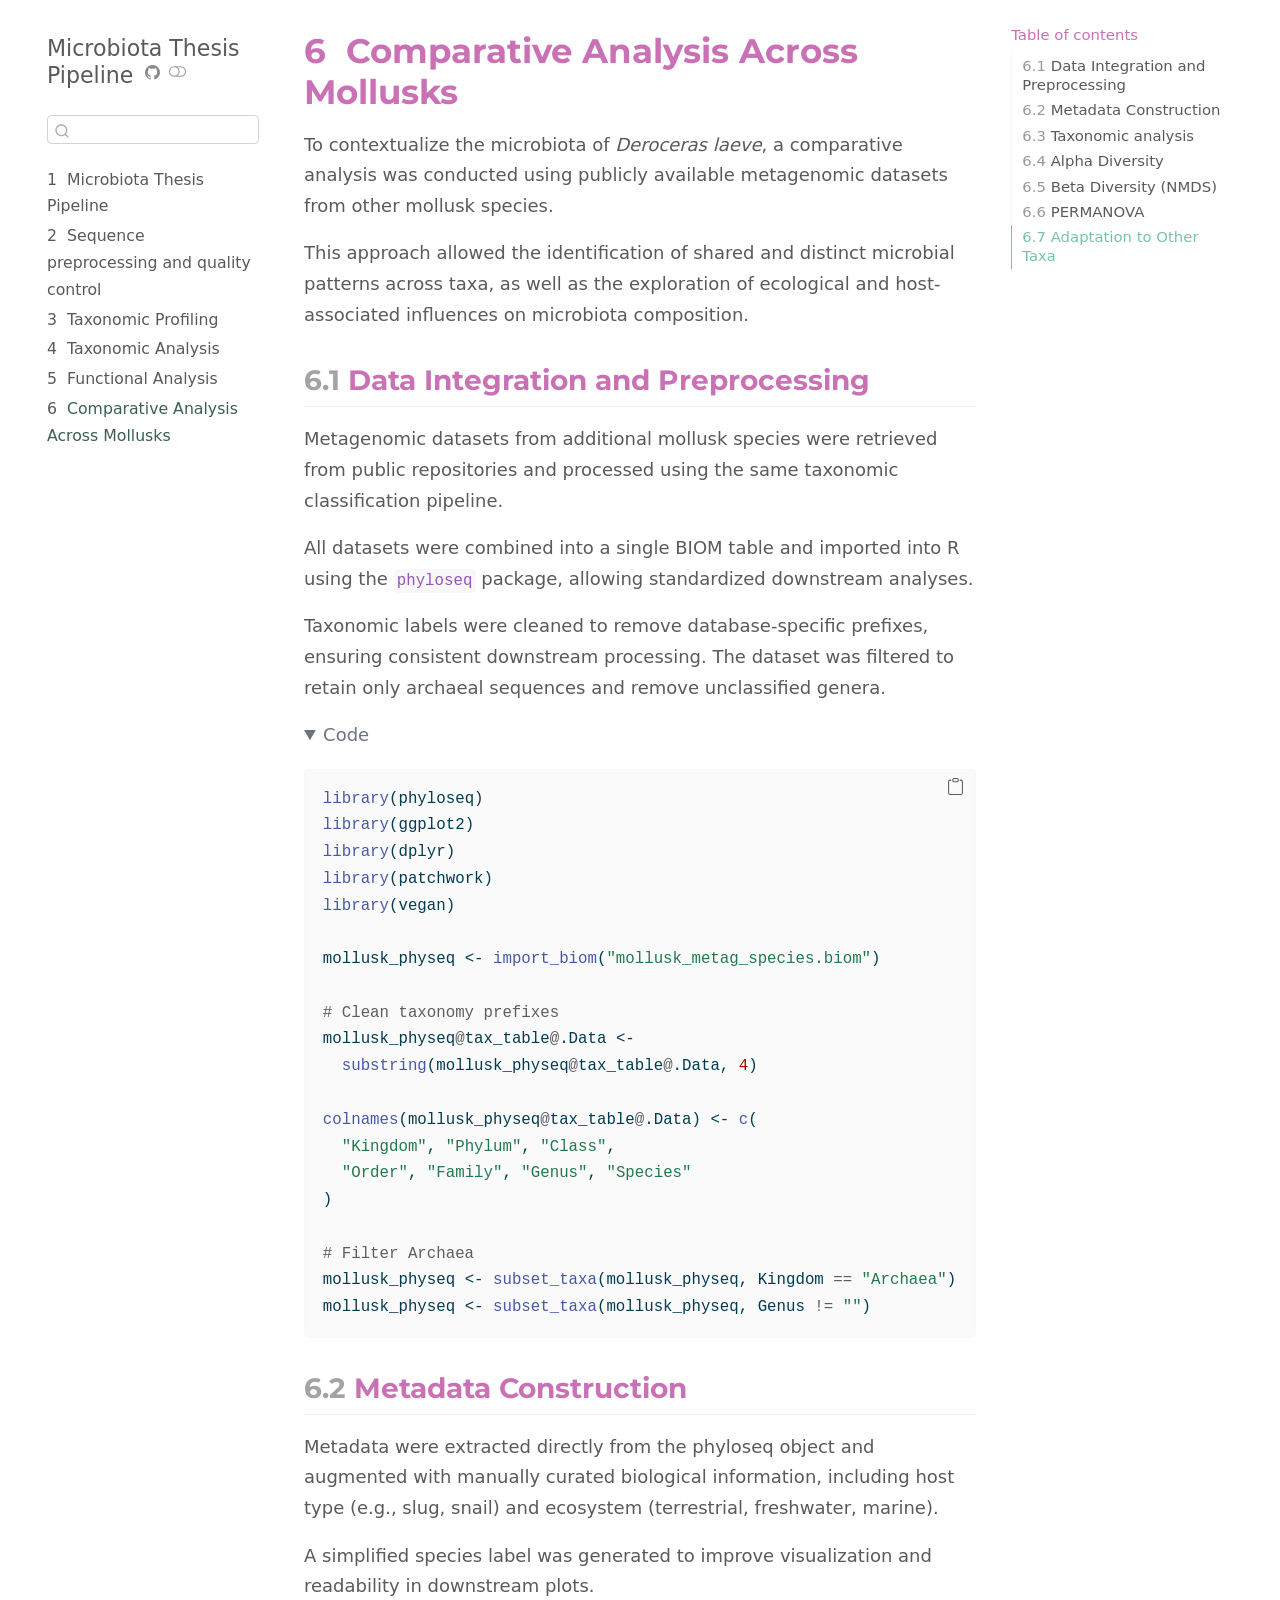
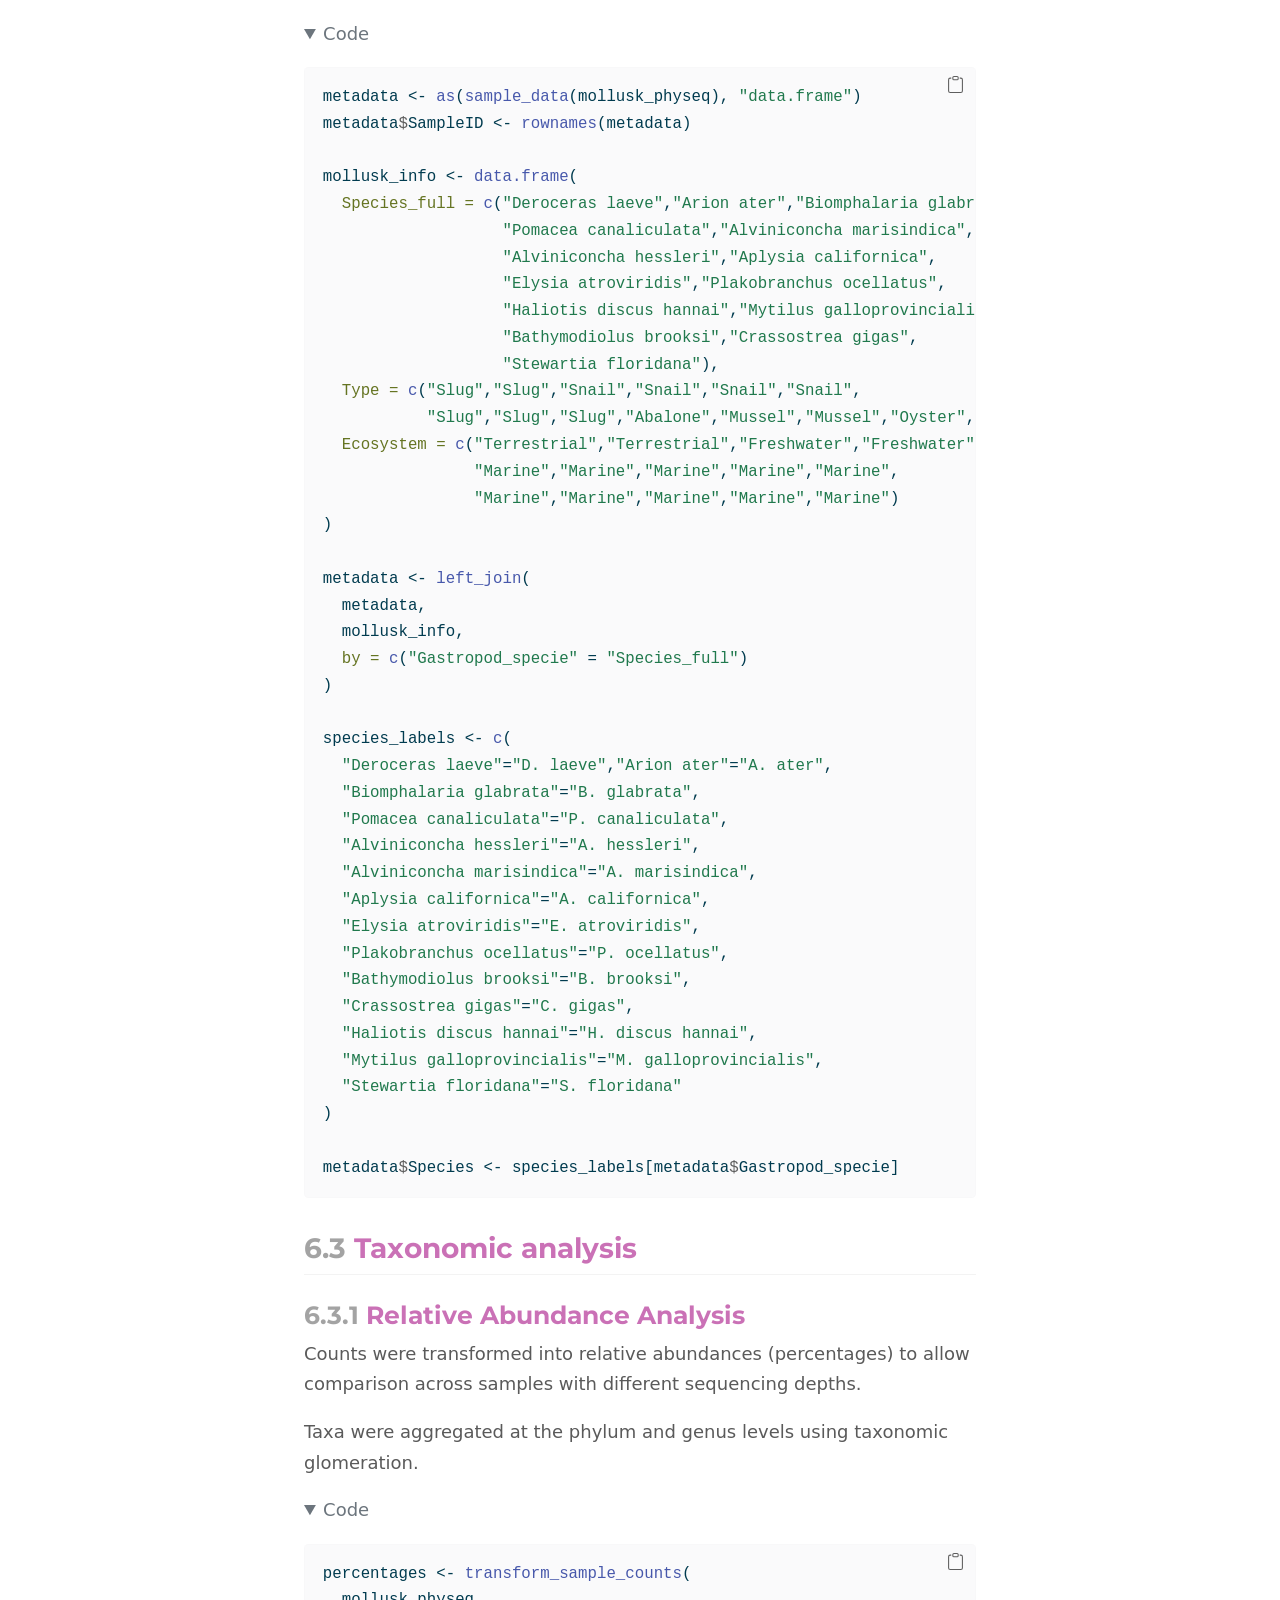
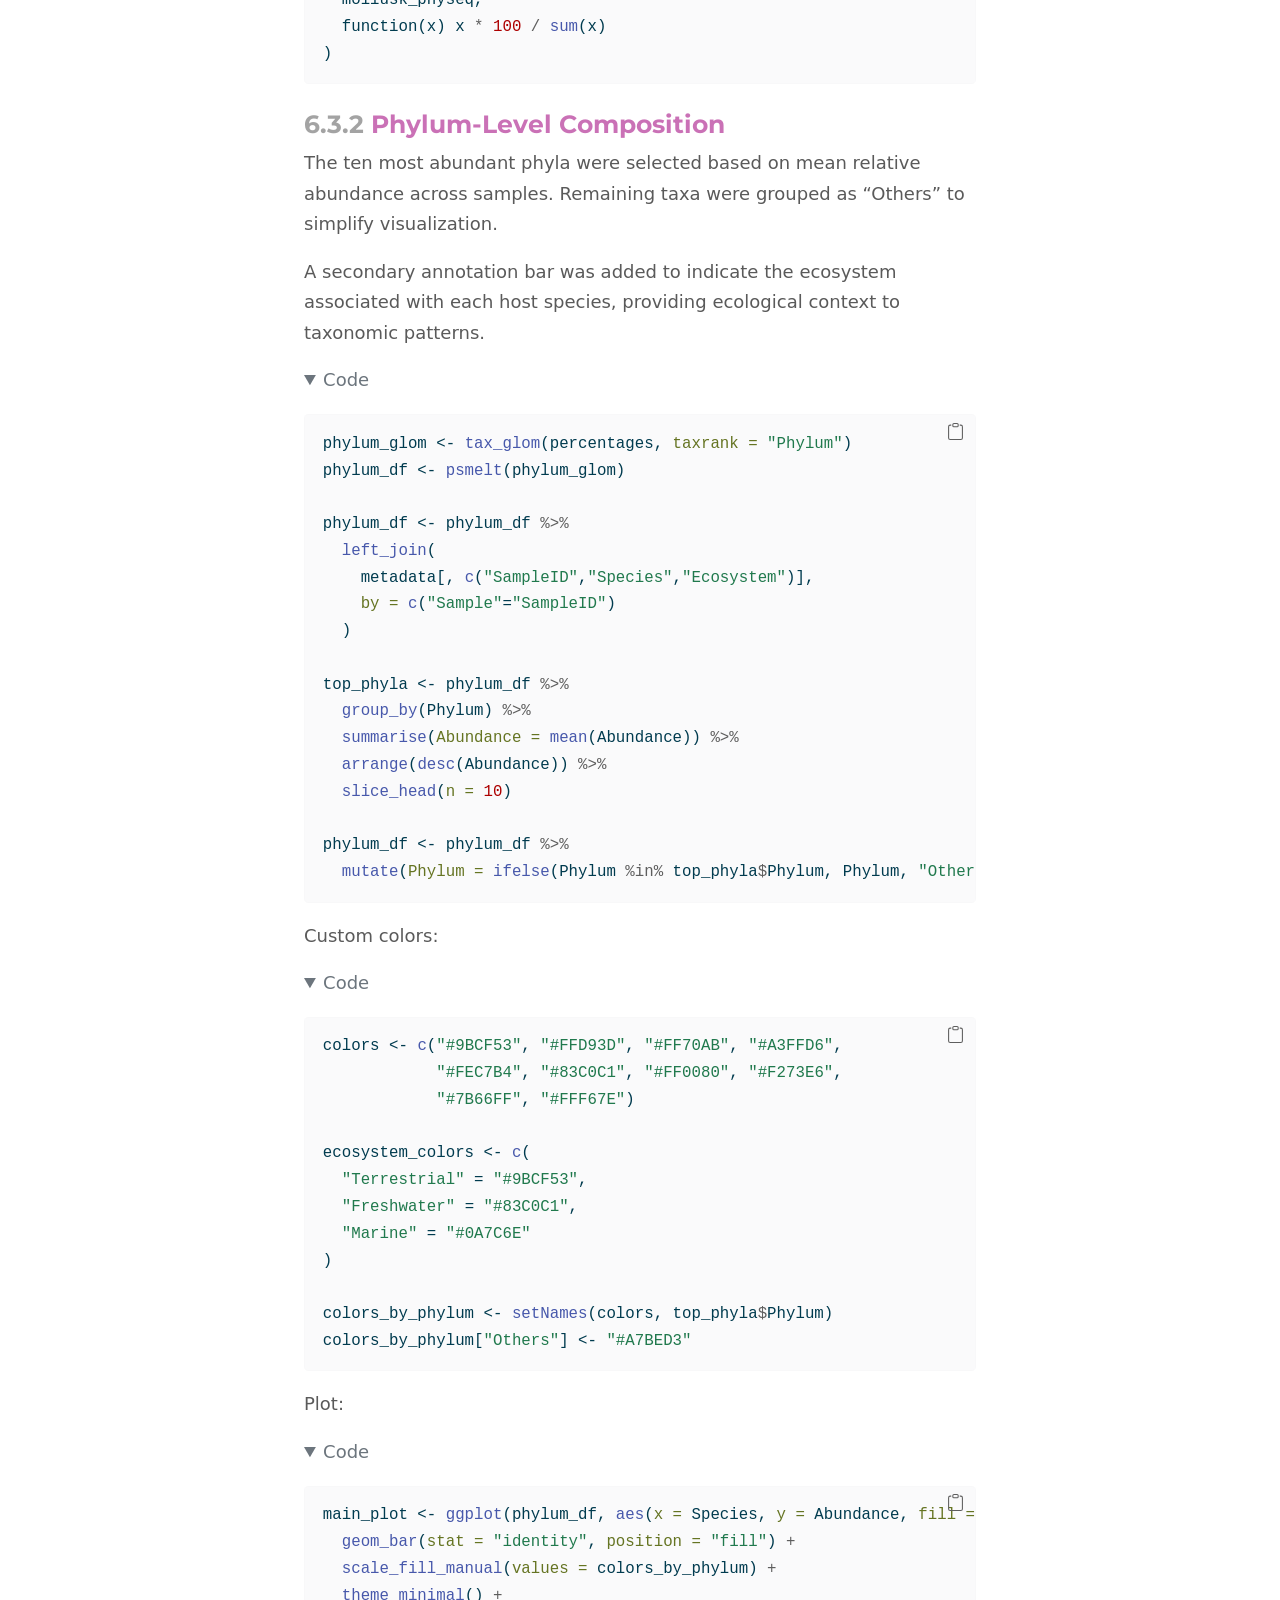
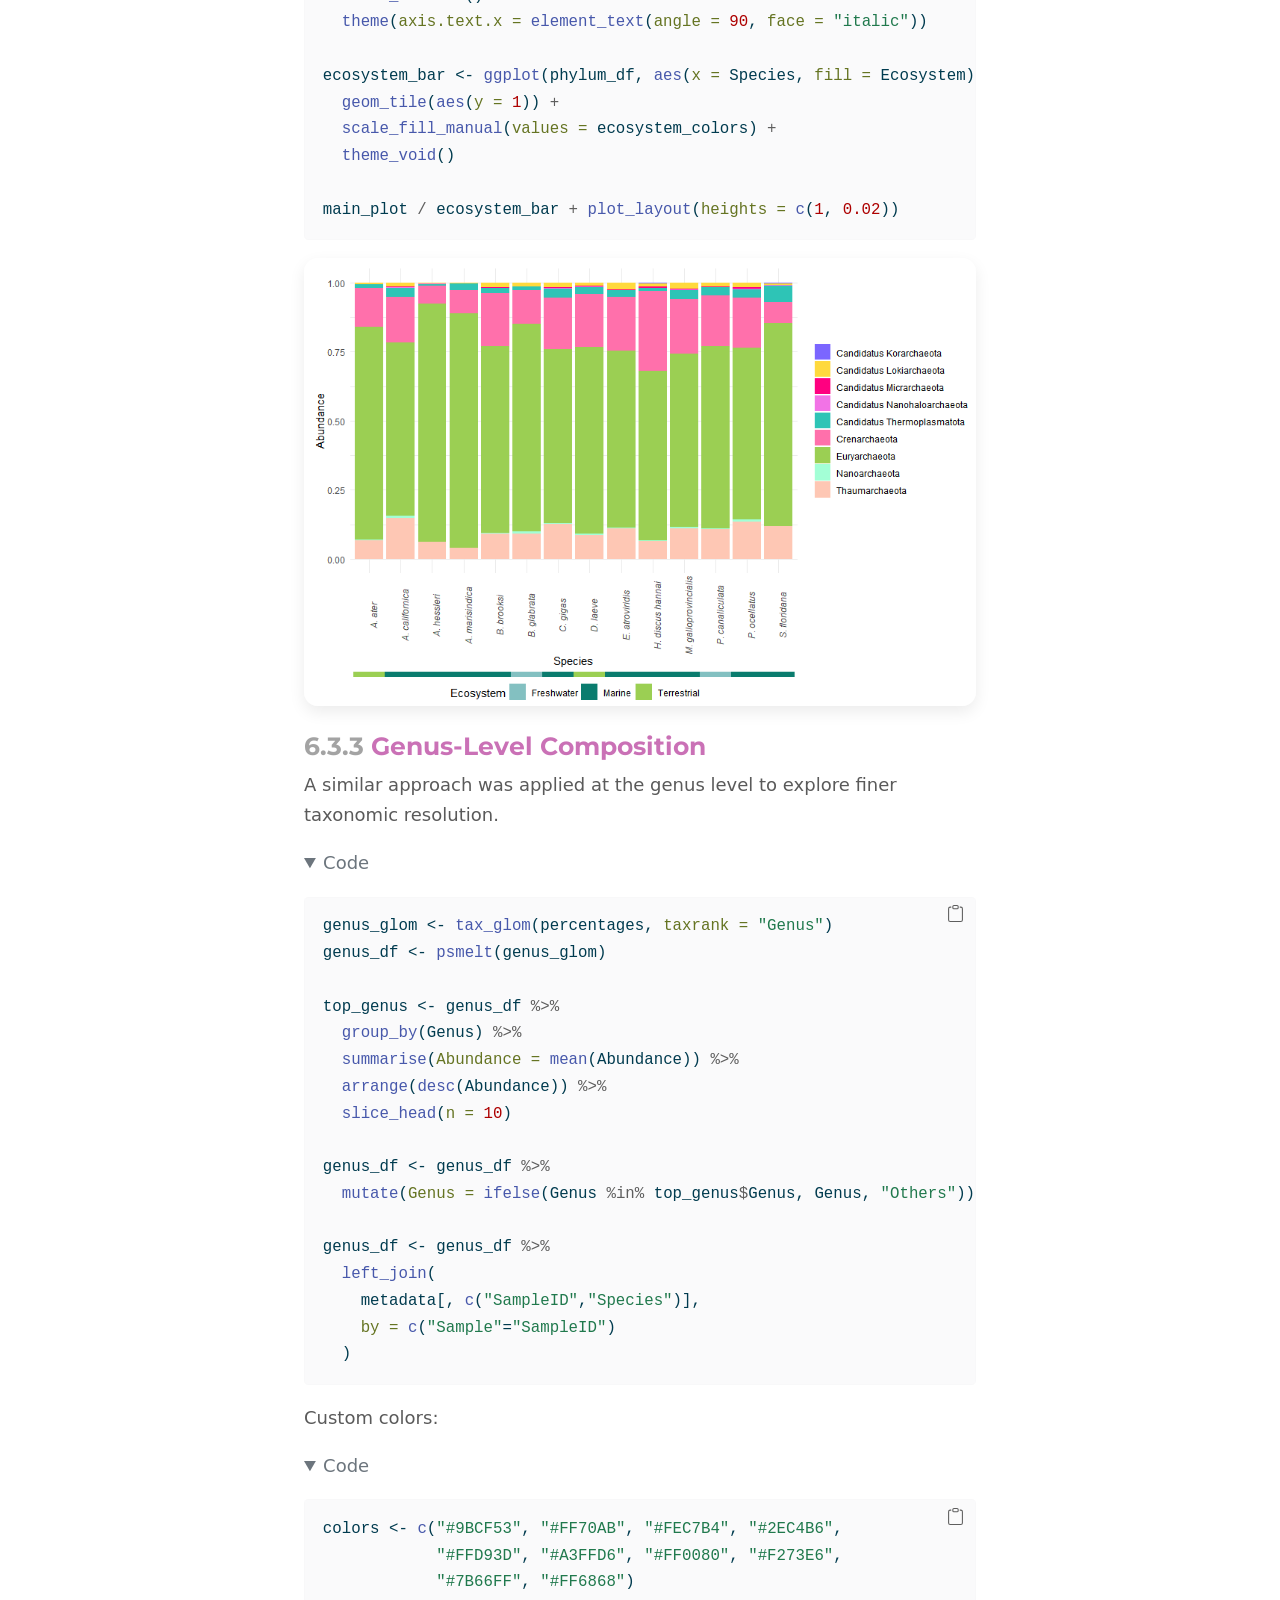
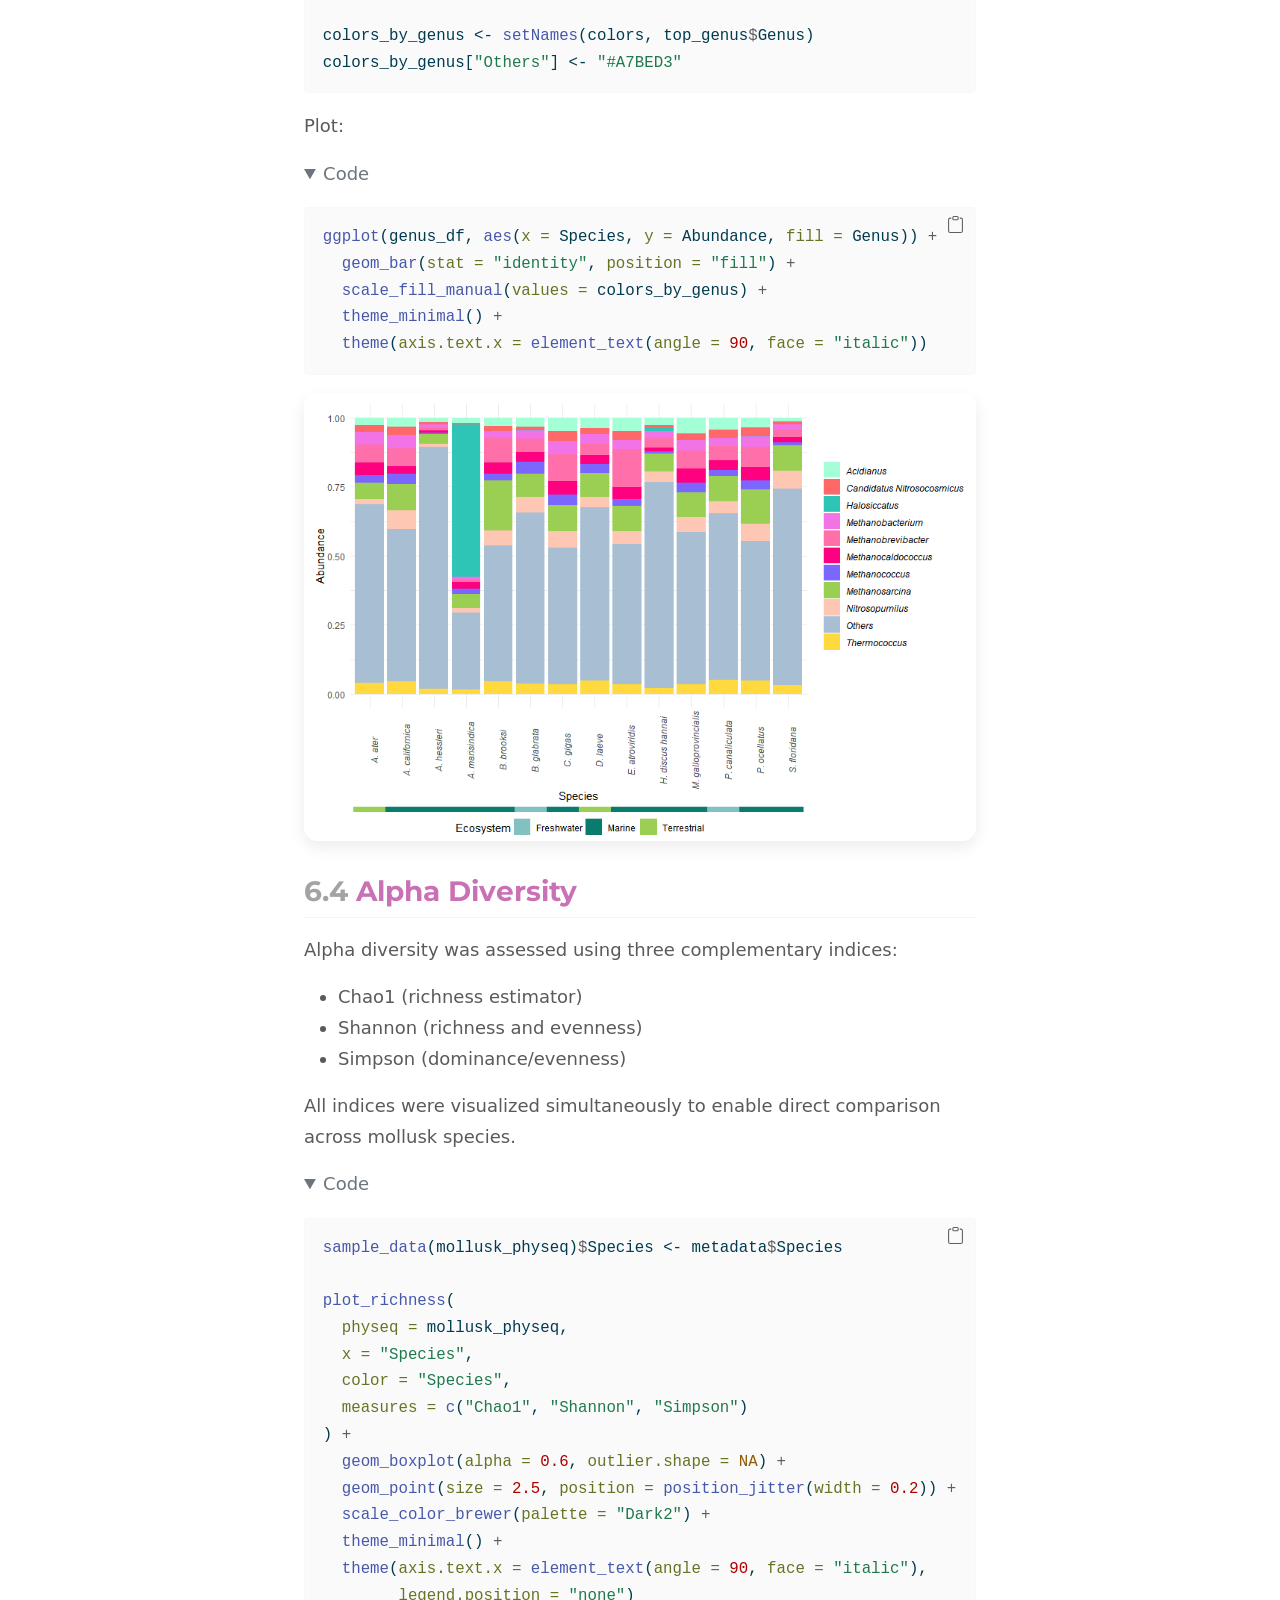
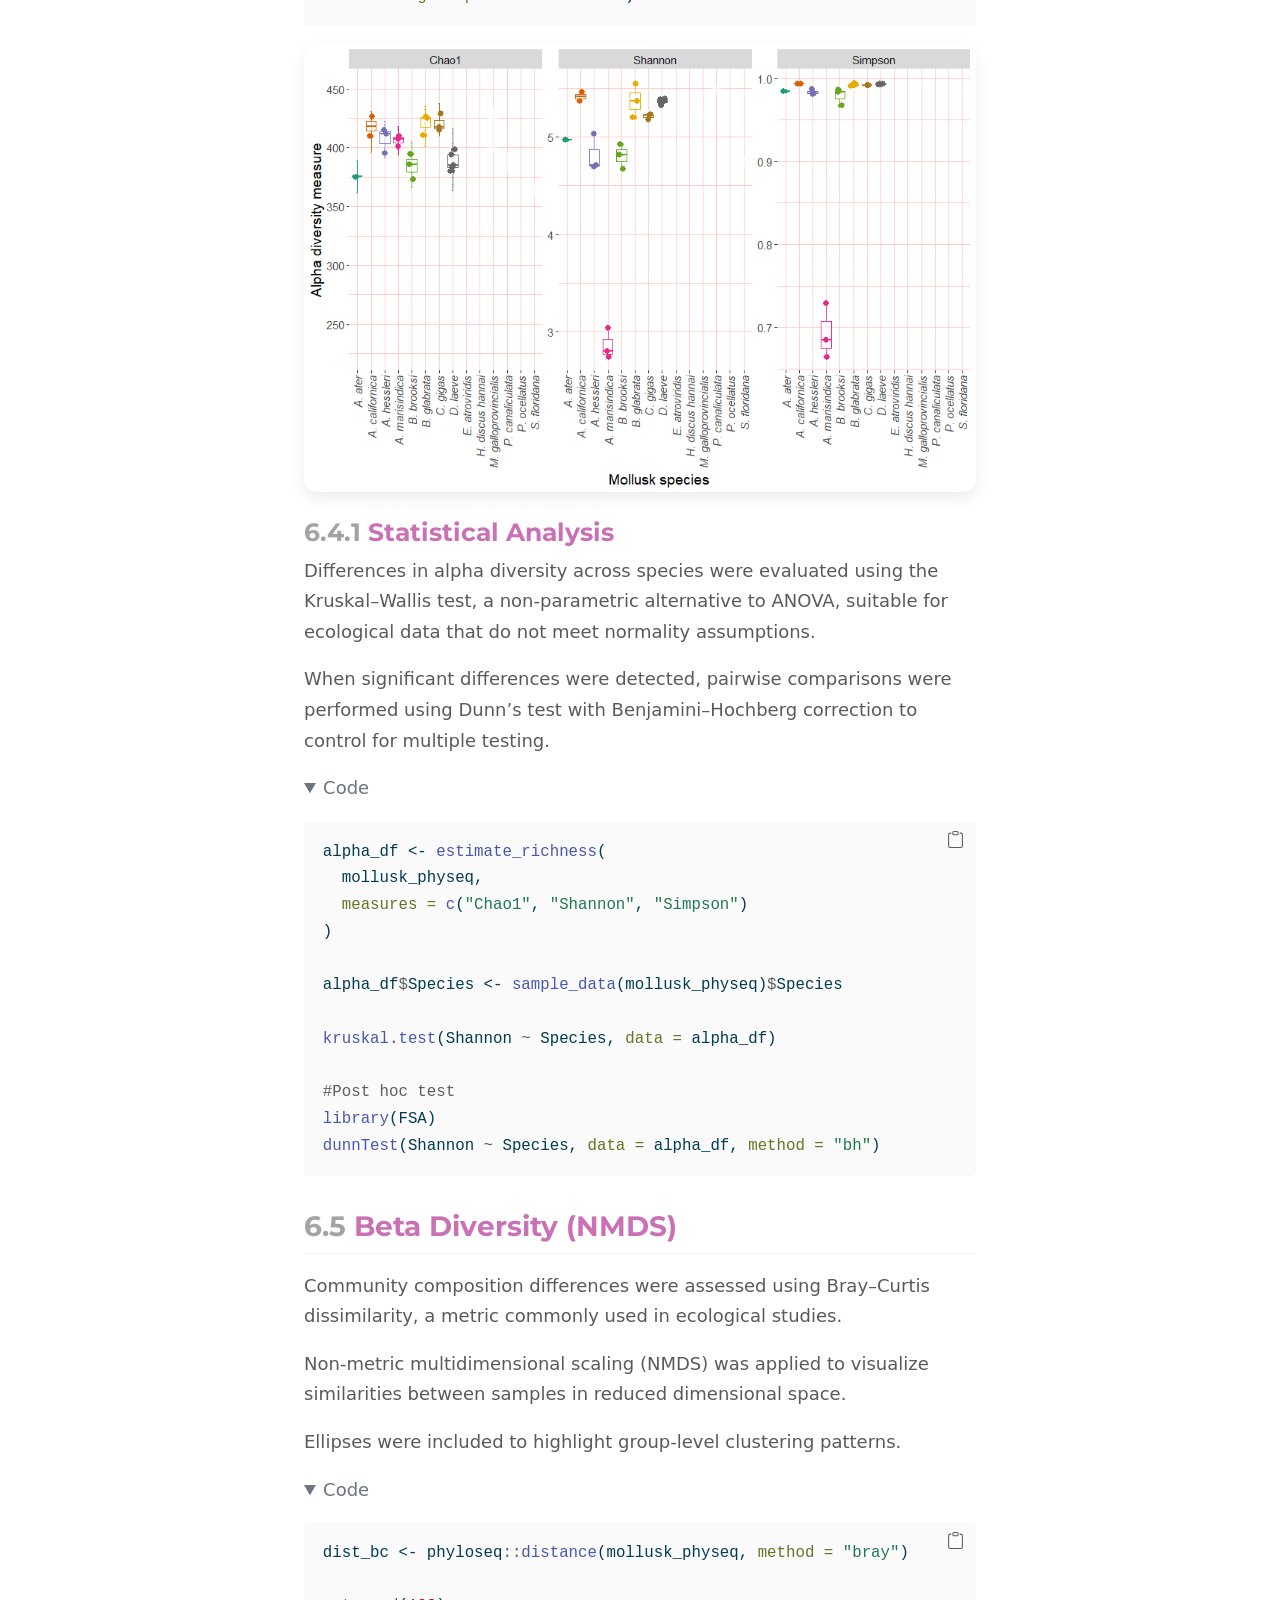
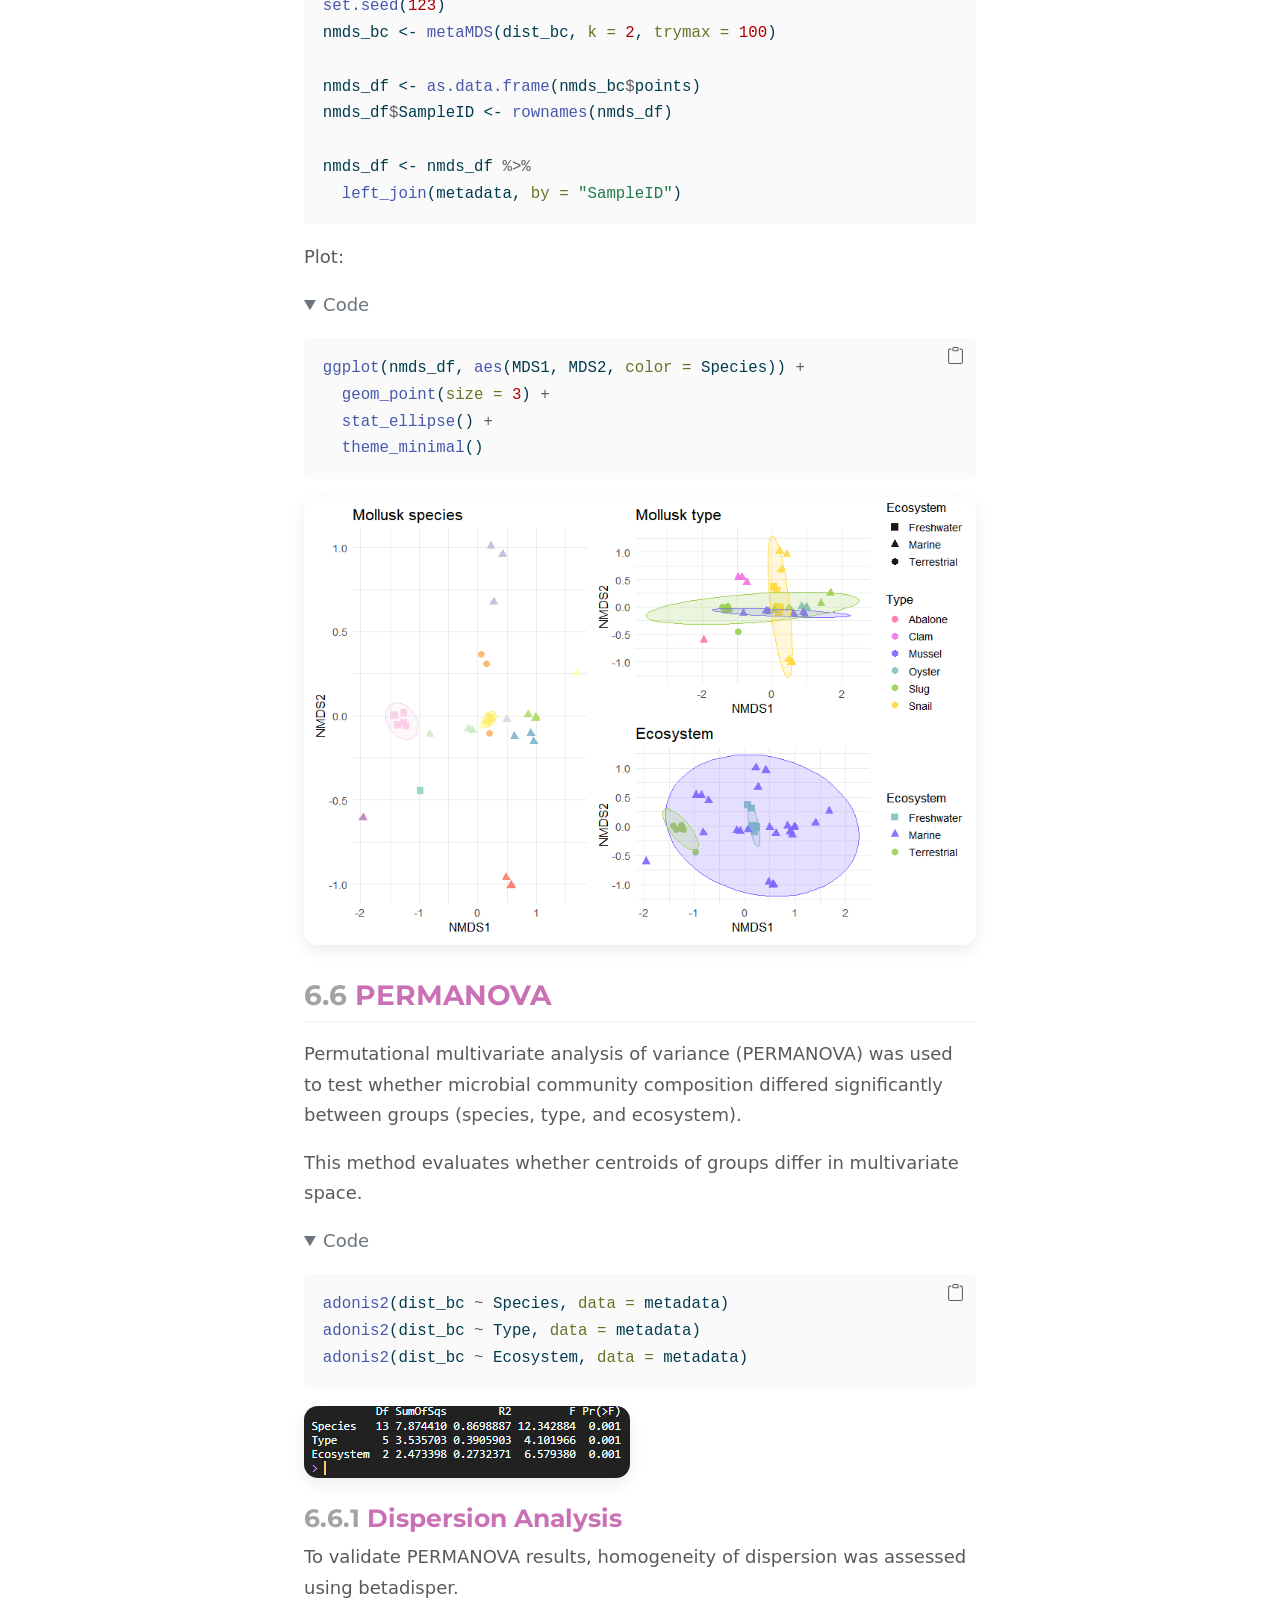
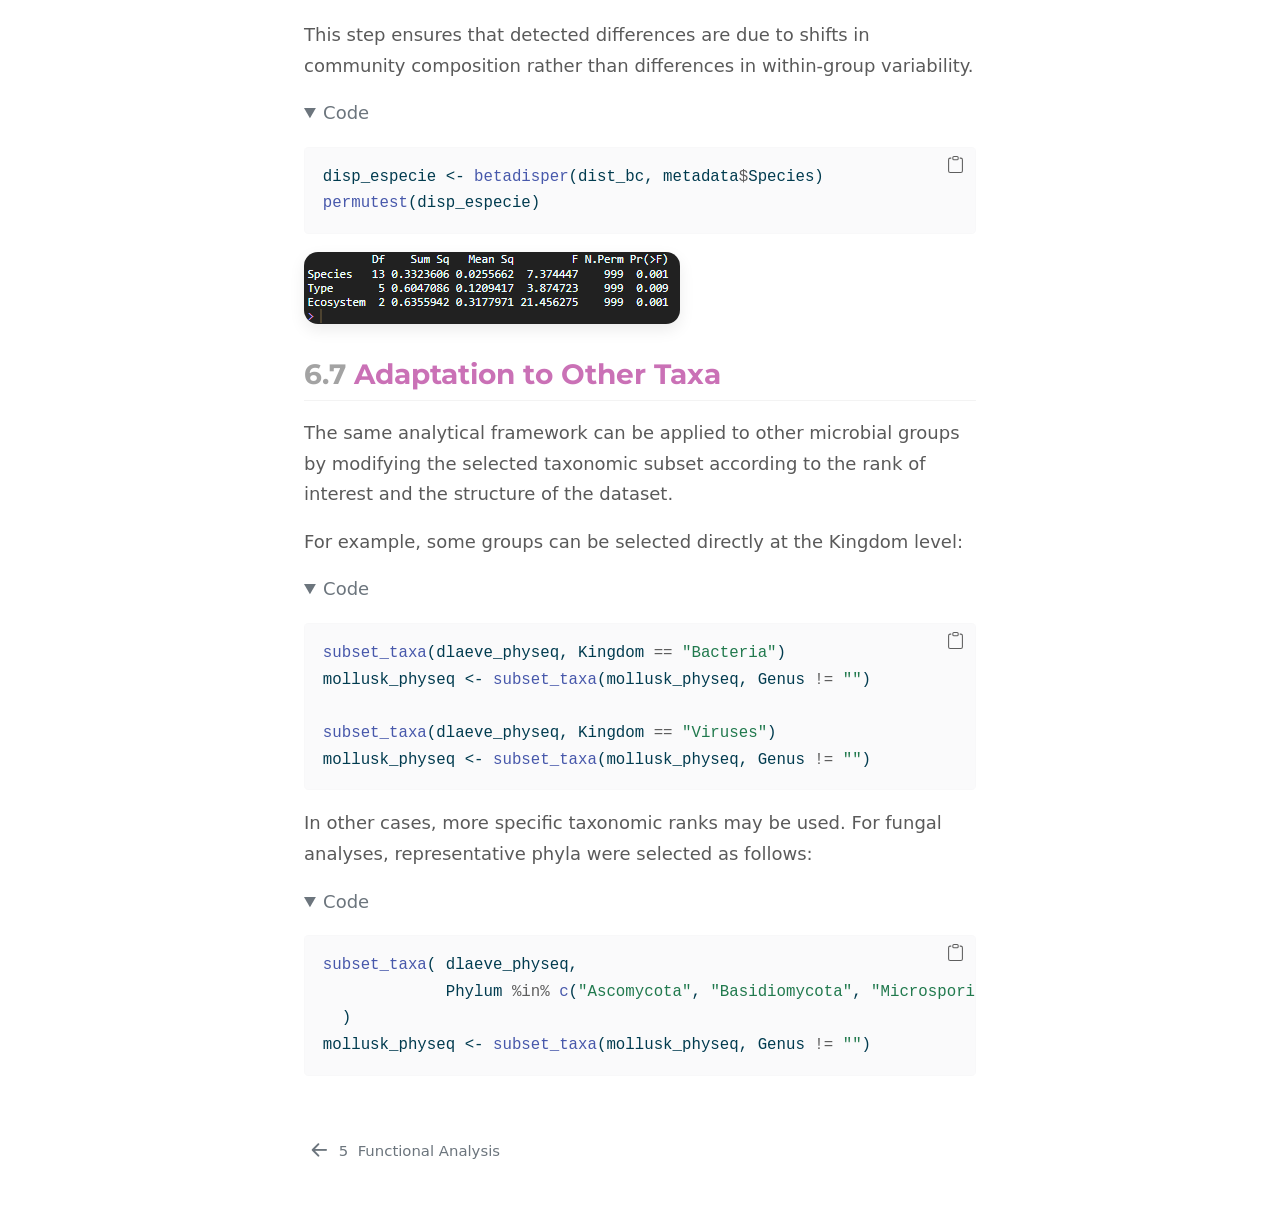
==== commit 21006b8a: "Update" ====
--- a/docs/comparative_analysis.html
+++ b/docs/comparative_analysis.html
@@ -203,6 +203,7 @@
   <ul>
   <li><a href="#dispersion-analysis" id="toc-dispersion-analysis" class="nav-link" data-scroll-target="#dispersion-analysis"><span class="header-section-number">6.6.1</span> Dispersion Analysis</a></li>
   </ul></li>
+  <li><a href="#adaptation-to-other-taxa" id="toc-adaptation-to-other-taxa" class="nav-link" data-scroll-target="#adaptation-to-other-taxa"><span class="header-section-number">6.7</span> Adaptation to Other Taxa</a></li>
   </ul>
 </nav>
     </div>
@@ -550,9 +551,34 @@
 </details>
 </div>
 <p><img src="figures/dispersion_analysis.png" class="img-fluid"></p>
-
-
-</section>
+</section>
+</section>
+<section id="adaptation-to-other-taxa" class="level2" data-number="6.7">
+<h2 data-number="6.7" class="anchored" data-anchor-id="adaptation-to-other-taxa"><span class="header-section-number">6.7</span> Adaptation to Other Taxa</h2>
+<p>The same analytical framework can be applied to other microbial groups by modifying the selected taxonomic subset according to the rank of interest and the structure of the dataset.</p>
+<p>For example, some groups can be selected directly at the Kingdom level:</p>
+<div class="cell">
+<details open="">
+<summary>Code</summary>
+<div class="sourceCode cell-code" id="cb16"><pre class="sourceCode r code-with-copy"><code class="sourceCode r"><span id="cb16-1"><a href="#cb16-1" aria-hidden="true" tabindex="-1"></a><span class="fu">subset_taxa</span>(dlaeve_physeq, Kingdom <span class="sc">==</span> <span class="st">"Bacteria"</span>)</span>
+<span id="cb16-2"><a href="#cb16-2" aria-hidden="true" tabindex="-1"></a>mollusk_physeq <span class="ot">&lt;-</span> <span class="fu">subset_taxa</span>(mollusk_physeq, Genus <span class="sc">!=</span> <span class="st">""</span>)</span>
+<span id="cb16-3"><a href="#cb16-3" aria-hidden="true" tabindex="-1"></a></span>
+<span id="cb16-4"><a href="#cb16-4" aria-hidden="true" tabindex="-1"></a><span class="fu">subset_taxa</span>(dlaeve_physeq, Kingdom <span class="sc">==</span> <span class="st">"Viruses"</span>)</span>
+<span id="cb16-5"><a href="#cb16-5" aria-hidden="true" tabindex="-1"></a>mollusk_physeq <span class="ot">&lt;-</span> <span class="fu">subset_taxa</span>(mollusk_physeq, Genus <span class="sc">!=</span> <span class="st">""</span>)</span></code><button title="Copy to Clipboard" class="code-copy-button"><i class="bi"></i></button></pre></div>
+</details>
+</div>
+<p>In other cases, more specific taxonomic ranks may be used. For fungal analyses, representative phyla were selected as follows:</p>
+<div class="cell">
+<details open="">
+<summary>Code</summary>
+<div class="sourceCode cell-code" id="cb17"><pre class="sourceCode r code-with-copy"><code class="sourceCode r"><span id="cb17-1"><a href="#cb17-1" aria-hidden="true" tabindex="-1"></a><span class="fu">subset_taxa</span>( dlaeve_physeq, </span>
+<span id="cb17-2"><a href="#cb17-2" aria-hidden="true" tabindex="-1"></a>             Phylum <span class="sc">%in%</span> <span class="fu">c</span>(<span class="st">"Ascomycota"</span>, <span class="st">"Basidiomycota"</span>, <span class="st">"Microsporidia"</span> )</span>
+<span id="cb17-3"><a href="#cb17-3" aria-hidden="true" tabindex="-1"></a>  )</span>
+<span id="cb17-4"><a href="#cb17-4" aria-hidden="true" tabindex="-1"></a>mollusk_physeq <span class="ot">&lt;-</span> <span class="fu">subset_taxa</span>(mollusk_physeq, Genus <span class="sc">!=</span> <span class="st">""</span>)</span></code><button title="Copy to Clipboard" class="code-copy-button"><i class="bi"></i></button></pre></div>
+</details>
+</div>
+
+
 </section>
 
 </main> <!-- /main -->
--- a/docs/site_libs/quarto-html/tippy.css
+++ b/docs/site_libs/quarto-html/tippy.css
@@ -0,0 +1 @@
+.tippy-box[data-animation=fade][data-state=hidden]{opacity:0}[data-tippy-root]{max-width:calc(100vw - 10px)}.tippy-box{position:relative;background-color:#333;color:#fff;border-radius:4px;font-size:14px;line-height:1.4;white-space:normal;outline:0;transition-property:transform,visibility,opacity}.tippy-box[data-placement^=top]>.tippy-arrow{bottom:0}.tippy-box[data-placement^=top]>.tippy-arrow:before{bottom:-7px;left:0;border-width:8px 8px 0;border-top-color:initial;transform-origin:center top}.tippy-box[data-placement^=bottom]>.tippy-arrow{top:0}.tippy-box[data-placement^=bottom]>.tippy-arrow:before{top:-7px;left:0;border-width:0 8px 8px;border-bottom-color:initial;transform-origin:center bottom}.tippy-box[data-placement^=left]>.tippy-arrow{right:0}.tippy-box[data-placement^=left]>.tippy-arrow:before{border-width:8px 0 8px 8px;border-left-color:initial;right:-7px;transform-origin:center left}.tippy-box[data-placement^=right]>.tippy-arrow{left:0}.tippy-box[data-placement^=right]>.tippy-arrow:before{left:-7px;border-width:8px 8px 8px 0;border-right-color:initial;transform-origin:center right}.tippy-box[data-inertia][data-state=visible]{transition-timing-function:cubic-bezier(.54,1.5,.38,1.11)}.tippy-arrow{width:16px;height:16px;color:#333}.tippy-arrow:before{content:"";position:absolute;border-color:transparent;border-style:solid}.tippy-content{position:relative;padding:5px 9px;z-index:1}
--- a/docs/site_libs/quarto-html/quarto-syntax-highlighting.css
+++ b/docs/site_libs/quarto-html/quarto-syntax-highlighting.css
@@ -0,0 +1,203 @@
+/* quarto syntax highlight colors */
+:root {
+  --quarto-hl-ot-color: #003B4F;
+  --quarto-hl-at-color: #657422;
+  --quarto-hl-ss-color: #20794D;
+  --quarto-hl-an-color: #5E5E5E;
+  --quarto-hl-fu-color: #4758AB;
+  --quarto-hl-st-color: #20794D;
+  --quarto-hl-cf-color: #003B4F;
+  --quarto-hl-op-color: #5E5E5E;
+  --quarto-hl-er-color: #AD0000;
+  --quarto-hl-bn-color: #AD0000;
+  --quarto-hl-al-color: #AD0000;
+  --quarto-hl-va-color: #111111;
+  --quarto-hl-bu-color: inherit;
+  --quarto-hl-ex-color: inherit;
+  --quarto-hl-pp-color: #AD0000;
+  --quarto-hl-in-color: #5E5E5E;
+  --quarto-hl-vs-color: #20794D;
+  --quarto-hl-wa-color: #5E5E5E;
+  --quarto-hl-do-color: #5E5E5E;
+  --quarto-hl-im-color: #00769E;
+  --quarto-hl-ch-color: #20794D;
+  --quarto-hl-dt-color: #AD0000;
+  --quarto-hl-fl-color: #AD0000;
+  --quarto-hl-co-color: #5E5E5E;
+  --quarto-hl-cv-color: #5E5E5E;
+  --quarto-hl-cn-color: #8f5902;
+  --quarto-hl-sc-color: #5E5E5E;
+  --quarto-hl-dv-color: #AD0000;
+  --quarto-hl-kw-color: #003B4F;
+}
+
+/* other quarto variables */
+:root {
+  --quarto-font-monospace: SFMono-Regular, Menlo, Monaco, Consolas, "Liberation Mono", "Courier New", monospace;
+}
+
+pre > code.sourceCode > span {
+  color: #003B4F;
+}
+
+code span {
+  color: #003B4F;
+}
+
+code.sourceCode > span {
+  color: #003B4F;
+}
+
+div.sourceCode,
+div.sourceCode pre.sourceCode {
+  color: #003B4F;
+}
+
+code span.ot {
+  color: #003B4F;
+  font-style: inherit;
+}
+
+code span.at {
+  color: #657422;
+  font-style: inherit;
+}
+
+code span.ss {
+  color: #20794D;
+  font-style: inherit;
+}
+
+code span.an {
+  color: #5E5E5E;
+  font-style: inherit;
+}
+
+code span.fu {
+  color: #4758AB;
+  font-style: inherit;
+}
+
+code span.st {
+  color: #20794D;
+  font-style: inherit;
+}
+
+code span.cf {
+  color: #003B4F;
+  font-style: inherit;
+}
+
+code span.op {
+  color: #5E5E5E;
+  font-style: inherit;
+}
+
+code span.er {
+  color: #AD0000;
+  font-style: inherit;
+}
+
+code span.bn {
+  color: #AD0000;
+  font-style: inherit;
+}
+
+code span.al {
+  color: #AD0000;
+  font-style: inherit;
+}
+
+code span.va {
+  color: #111111;
+  font-style: inherit;
+}
+
+code span.bu {
+  font-style: inherit;
+}
+
+code span.ex {
+  font-style: inherit;
+}
+
+code span.pp {
+  color: #AD0000;
+  font-style: inherit;
+}
+
+code span.in {
+  color: #5E5E5E;
+  font-style: inherit;
+}
+
+code span.vs {
+  color: #20794D;
+  font-style: inherit;
+}
+
+code span.wa {
+  color: #5E5E5E;
+  font-style: italic;
+}
+
+code span.do {
+  color: #5E5E5E;
+  font-style: italic;
+}
+
+code span.im {
+  color: #00769E;
+  font-style: inherit;
+}
+
+code span.ch {
+  color: #20794D;
+  font-style: inherit;
+}
+
+code span.dt {
+  color: #AD0000;
+  font-style: inherit;
+}
+
+code span.fl {
+  color: #AD0000;
+  font-style: inherit;
+}
+
+code span.co {
+  color: #5E5E5E;
+  font-style: inherit;
+}
+
+code span.cv {
+  color: #5E5E5E;
+  font-style: italic;
+}
+
+code span.cn {
+  color: #8f5902;
+  font-style: inherit;
+}
+
+code span.sc {
+  color: #5E5E5E;
+  font-style: inherit;
+}
+
+code span.dv {
+  color: #AD0000;
+  font-style: inherit;
+}
+
+code span.kw {
+  color: #003B4F;
+  font-style: inherit;
+}
+
+.prevent-inlining {
+  content: "</";
+}
+
+/*# sourceMappingURL=debc5d5d77c3f9108843748ff7464032.css.map */
--- a/docs/site_libs/quarto-html/quarto-syntax-highlighting-dark.css
+++ b/docs/site_libs/quarto-html/quarto-syntax-highlighting-dark.css
@@ -0,0 +1,189 @@
+/* quarto syntax highlight colors */
+:root {
+  --quarto-hl-al-color: #f07178;
+  --quarto-hl-an-color: #d4d0ab;
+  --quarto-hl-at-color: #00e0e0;
+  --quarto-hl-bn-color: #d4d0ab;
+  --quarto-hl-bu-color: #abe338;
+  --quarto-hl-ch-color: #abe338;
+  --quarto-hl-co-color: #f8f8f2;
+  --quarto-hl-cv-color: #ffd700;
+  --quarto-hl-cn-color: #ffd700;
+  --quarto-hl-cf-color: #ffa07a;
+  --quarto-hl-dt-color: #ffa07a;
+  --quarto-hl-dv-color: #d4d0ab;
+  --quarto-hl-do-color: #f8f8f2;
+  --quarto-hl-er-color: #f07178;
+  --quarto-hl-ex-color: #00e0e0;
+  --quarto-hl-fl-color: #d4d0ab;
+  --quarto-hl-fu-color: #ffa07a;
+  --quarto-hl-im-color: #abe338;
+  --quarto-hl-in-color: #d4d0ab;
+  --quarto-hl-kw-color: #ffa07a;
+  --quarto-hl-op-color: #ffa07a;
+  --quarto-hl-ot-color: #00e0e0;
+  --quarto-hl-pp-color: #dcc6e0;
+  --quarto-hl-re-color: #00e0e0;
+  --quarto-hl-sc-color: #abe338;
+  --quarto-hl-ss-color: #abe338;
+  --quarto-hl-st-color: #abe338;
+  --quarto-hl-va-color: #00e0e0;
+  --quarto-hl-vs-color: #abe338;
+  --quarto-hl-wa-color: #dcc6e0;
+}
+
+/* other quarto variables */
+:root {
+  --quarto-font-monospace: SFMono-Regular, Menlo, Monaco, Consolas, "Liberation Mono", "Courier New", monospace;
+}
+
+code span.al {
+  background-color: #2a0f15;
+  font-weight: bold;
+  color: #f07178;
+}
+
+code span.an {
+  color: #d4d0ab;
+}
+
+code span.at {
+  color: #00e0e0;
+}
+
+code span.bn {
+  color: #d4d0ab;
+}
+
+code span.bu {
+  color: #abe338;
+}
+
+code span.ch {
+  color: #abe338;
+}
+
+code span.co {
+  font-style: italic;
+  color: #f8f8f2;
+}
+
+code span.cv {
+  color: #ffd700;
+}
+
+code span.cn {
+  color: #ffd700;
+}
+
+code span.cf {
+  font-weight: bold;
+  color: #ffa07a;
+}
+
+code span.dt {
+  color: #ffa07a;
+}
+
+code span.dv {
+  color: #d4d0ab;
+}
+
+code span.do {
+  color: #f8f8f2;
+}
+
+code span.er {
+  color: #f07178;
+  text-decoration: underline;
+}
+
+code span.ex {
+  font-weight: bold;
+  color: #00e0e0;
+}
+
+code span.fl {
+  color: #d4d0ab;
+}
+
+code span.fu {
+  color: #ffa07a;
+}
+
+code span.im {
+  color: #abe338;
+}
+
+code span.in {
+  color: #d4d0ab;
+}
+
+code span.kw {
+  font-weight: bold;
+  color: #ffa07a;
+}
+
+pre > code.sourceCode > span {
+  color: #f8f8f2;
+}
+
+code span {
+  color: #f8f8f2;
+}
+
+code.sourceCode > span {
+  color: #f8f8f2;
+}
+
+div.sourceCode,
+div.sourceCode pre.sourceCode {
+  color: #f8f8f2;
+}
+
+code span.op {
+  color: #ffa07a;
+}
+
+code span.ot {
+  color: #00e0e0;
+}
+
+code span.pp {
+  color: #dcc6e0;
+}
+
+code span.re {
+  background-color: #f8f8f2;
+  color: #00e0e0;
+}
+
+code span.sc {
+  color: #abe338;
+}
+
+code span.ss {
+  color: #abe338;
+}
+
+code span.st {
+  color: #abe338;
+}
+
+code span.va {
+  color: #00e0e0;
+}
+
+code span.vs {
+  color: #abe338;
+}
+
+code span.wa {
+  color: #dcc6e0;
+}
+
+.prevent-inlining {
+  content: "</";
+}
+
+/*# sourceMappingURL=935a306eefa94366c21e1a970dddb765.css.map */
--- a/docs/styles.css
+++ b/docs/styles.css
@@ -0,0 +1,67 @@
+/* ------------------ */
+/* General text */
+/* ------------------ */
+body {
+  font-size: 18px;
+  line-height: 1.7;
+}
+
+/* ------------------ */
+/* Titles */
+/* ------------------ */
+h1, h2, h3, h4 {
+  color: #C562AF;
+  font-weight: 700;
+}
+
+/* ------------------ */
+/* Main page title */
+/* ------------------ */
+.quarto-title-banner {
+  background: linear-gradient(to right, #dff6e4, #ffffff);
+  border-radius: 16px;
+  padding: 1.2rem;
+  margin-bottom: 1rem;
+}
+
+/* ------------------ */
+/* Sidebar */
+/* ------------------ */
+.sidebar nav {
+  font-size: 0.96rem;
+}
+
+.sidebar .sidebar-title {
+  font-weight: bold;
+}
+
+/* ------------------ */
+/* Links */
+/* ------------------ */
+a {
+  font-weight: 500;
+}
+
+/* ------------------ */
+/* Images */
+/* ------------------ */
+img {
+  border-radius: 14px;
+  box-shadow: 0 6px 16px rgba(0,0,0,0.08);
+}
+
+/* ------------------ */
+/* Code blocks */
+/* ------------------ */
+pre.sourceCode {
+  border-radius: 12px;
+  padding: 0.8rem;
+}
+
+/* ------------------ */
+/* Tables */
+/* ------------------ */
+table {
+  border-radius: 10px;
+  overflow: hidden;
+}
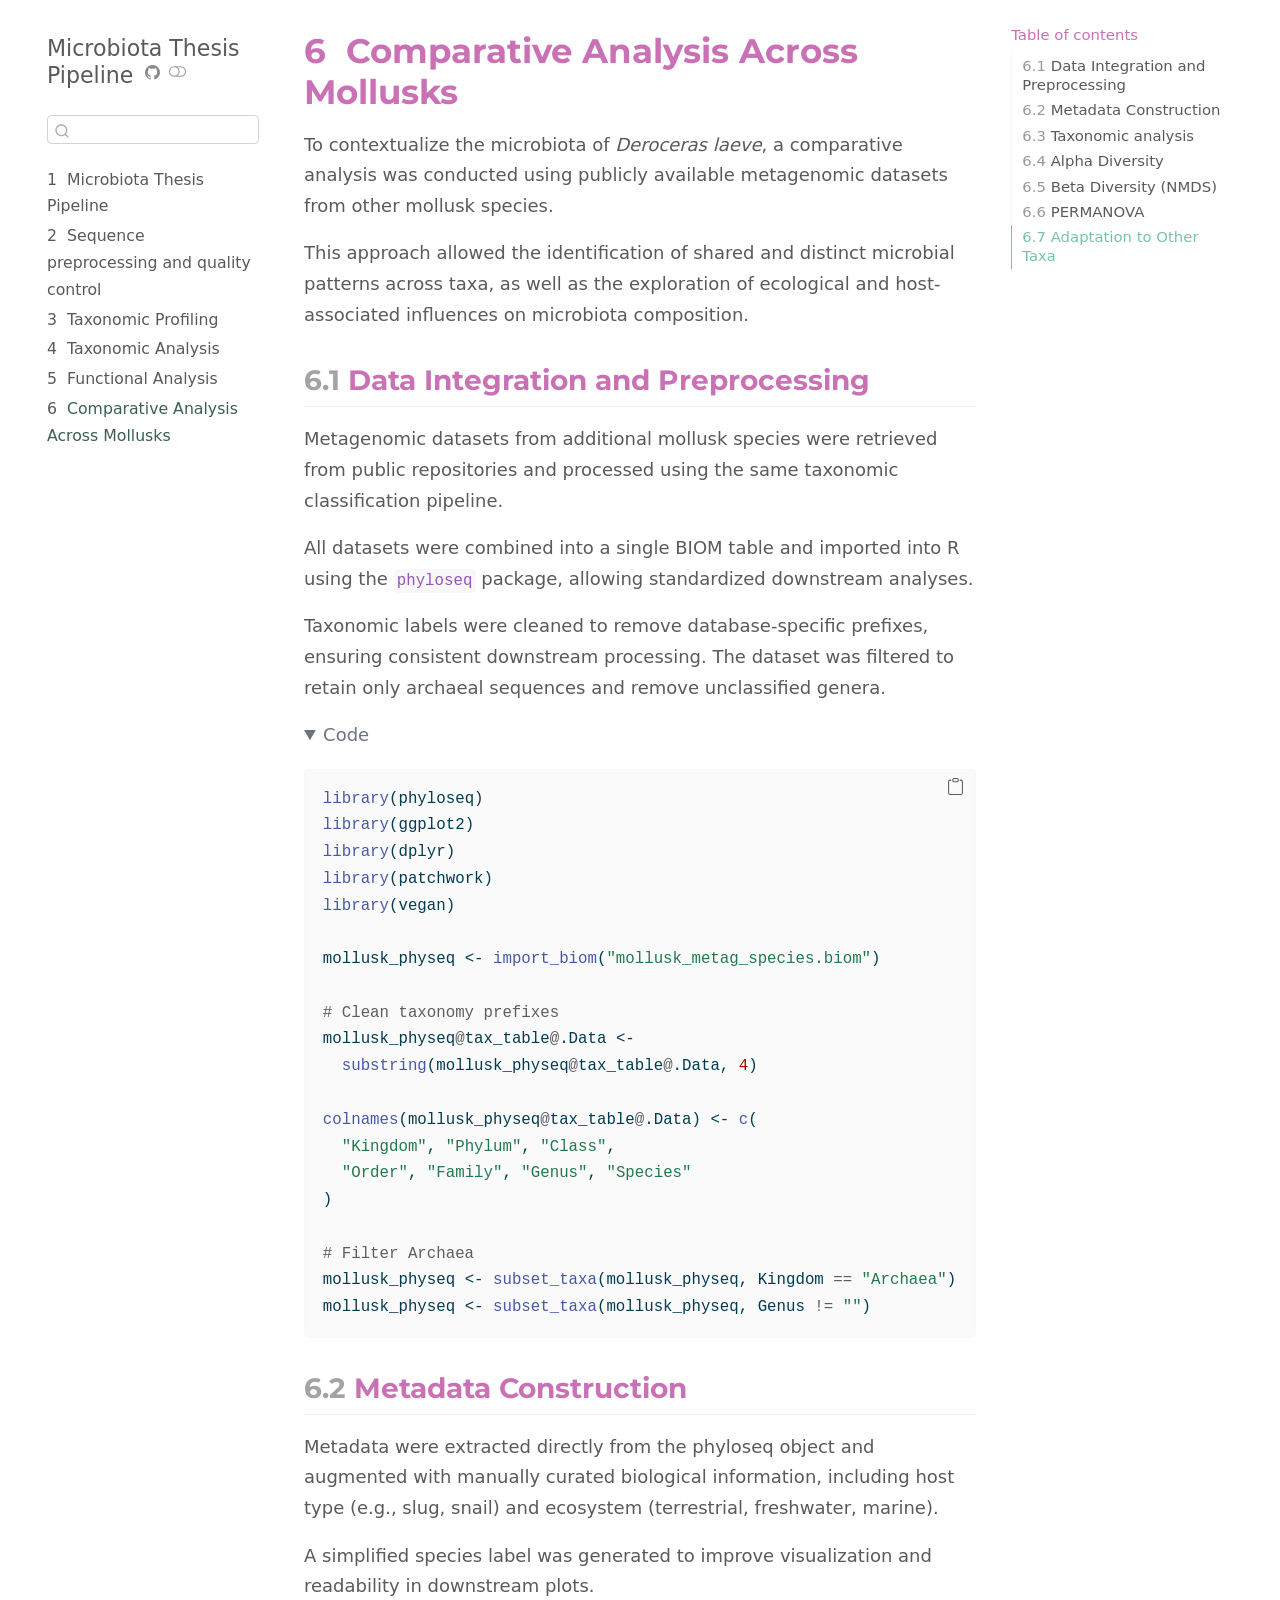
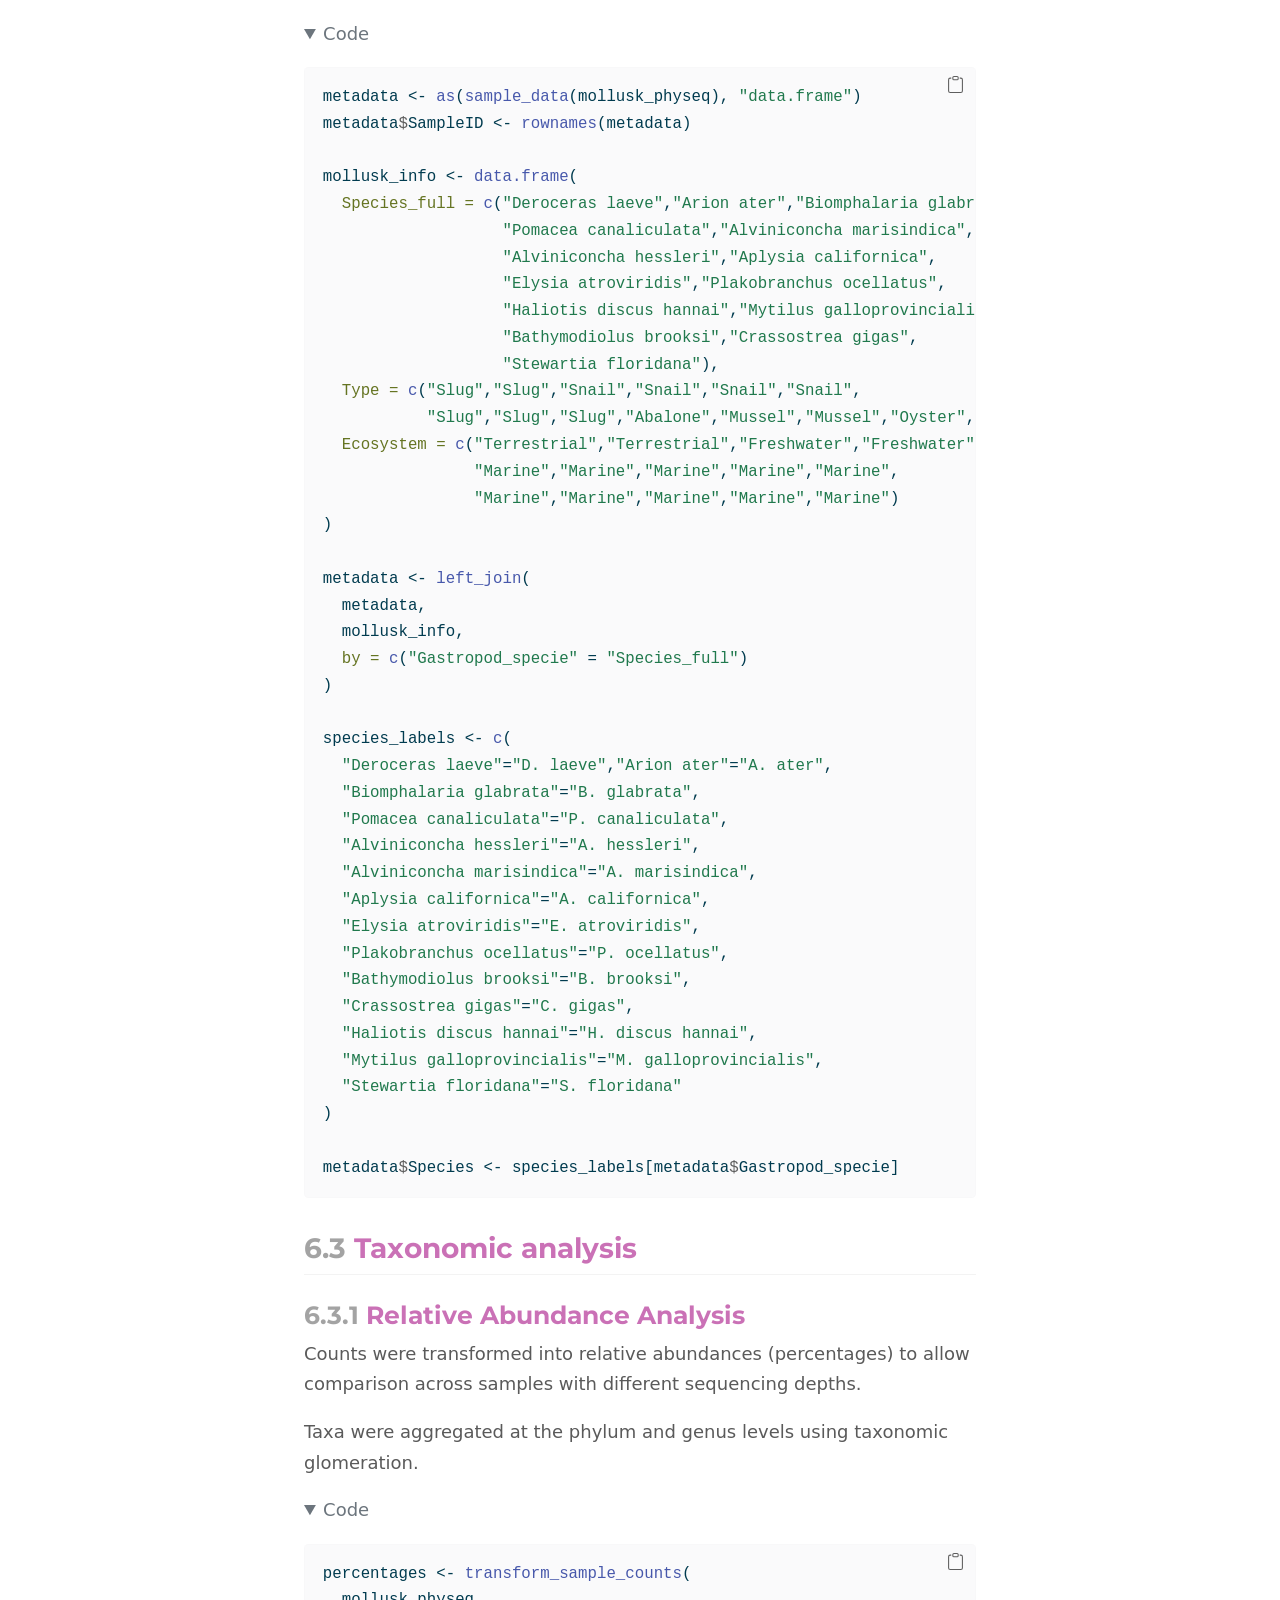
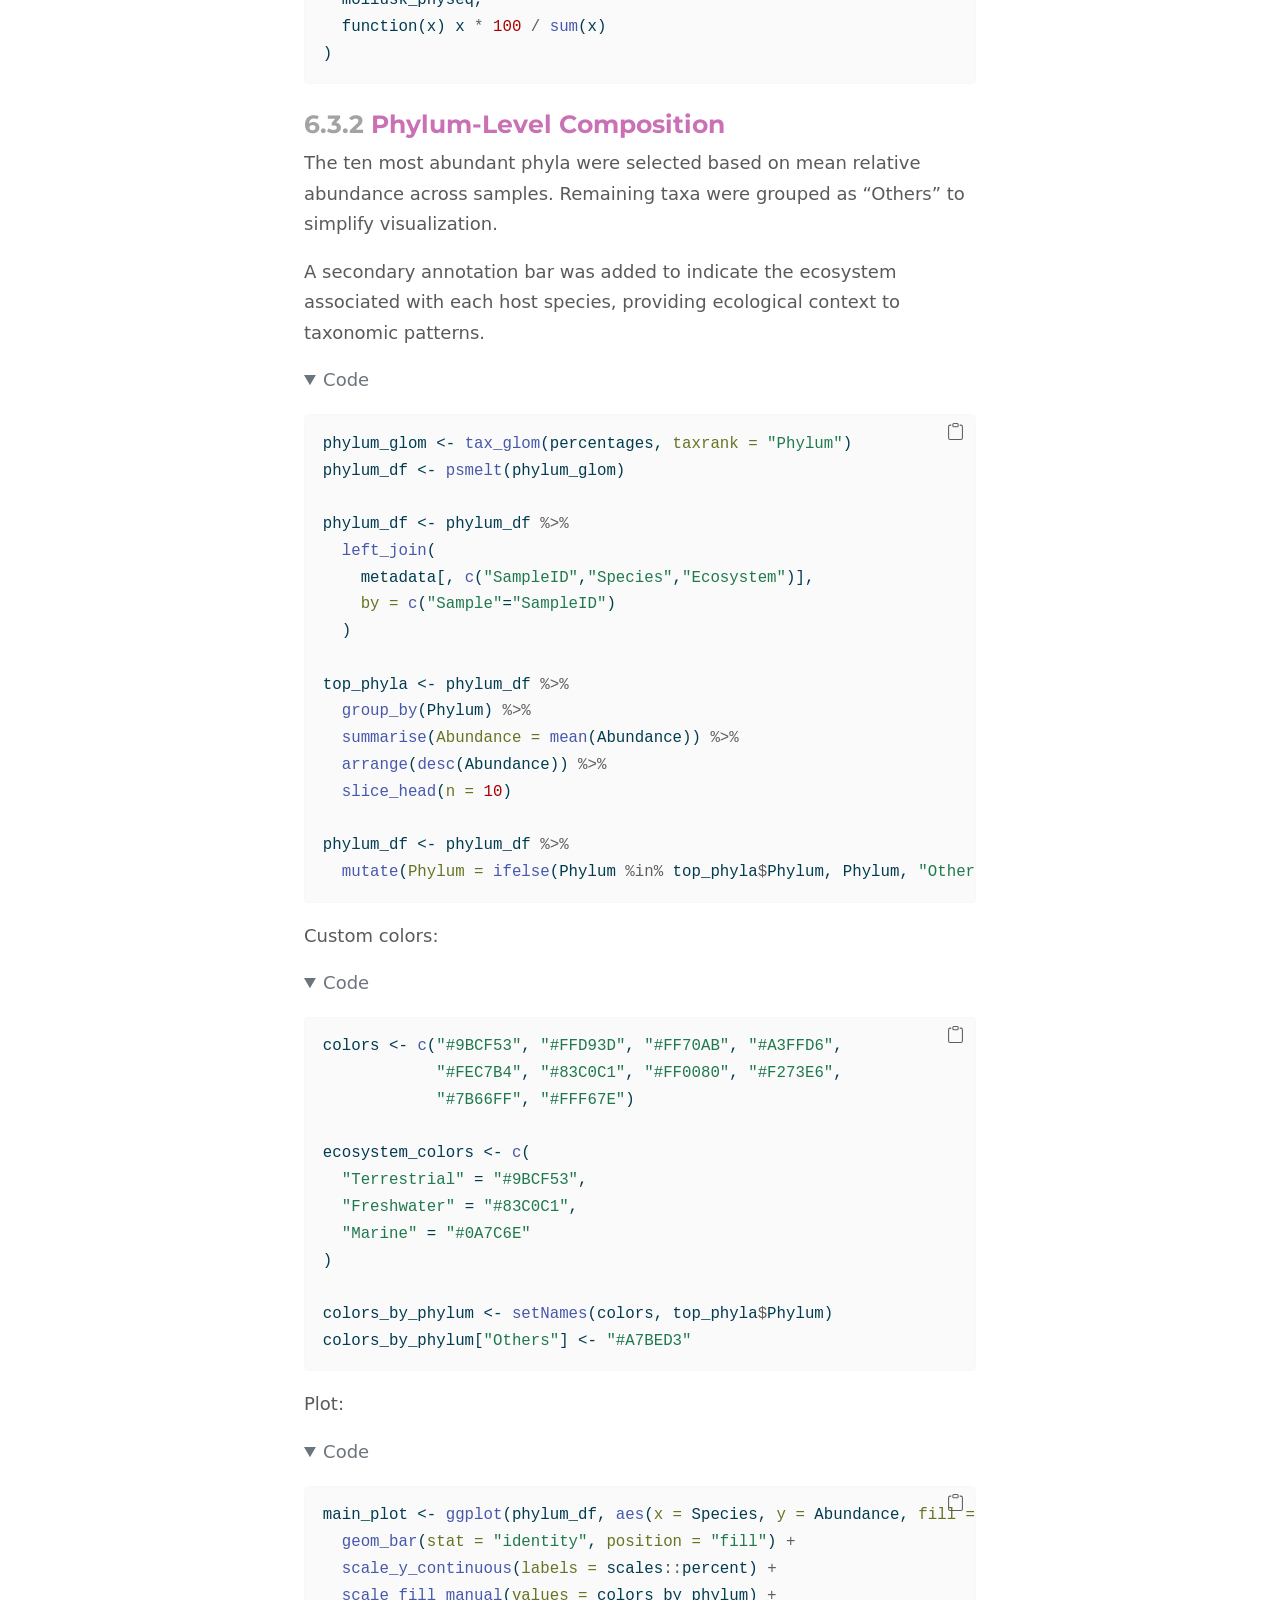
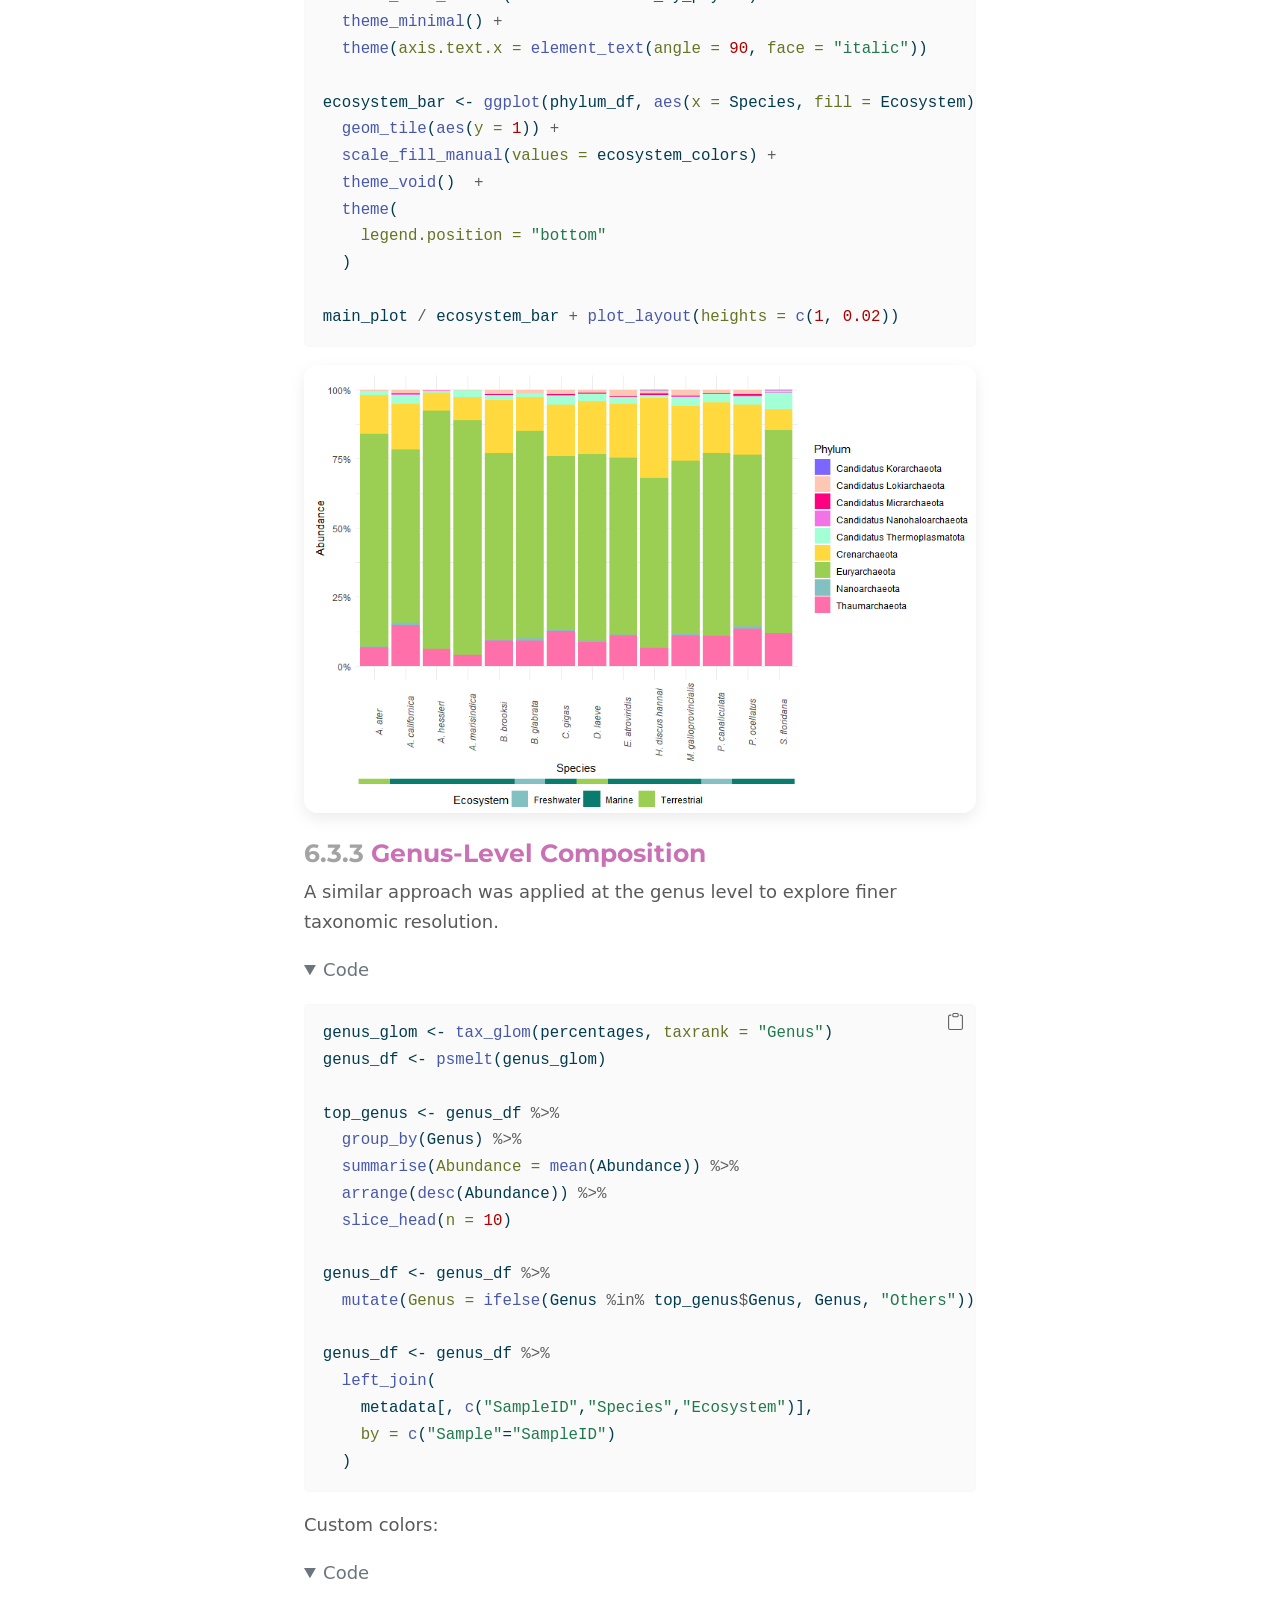
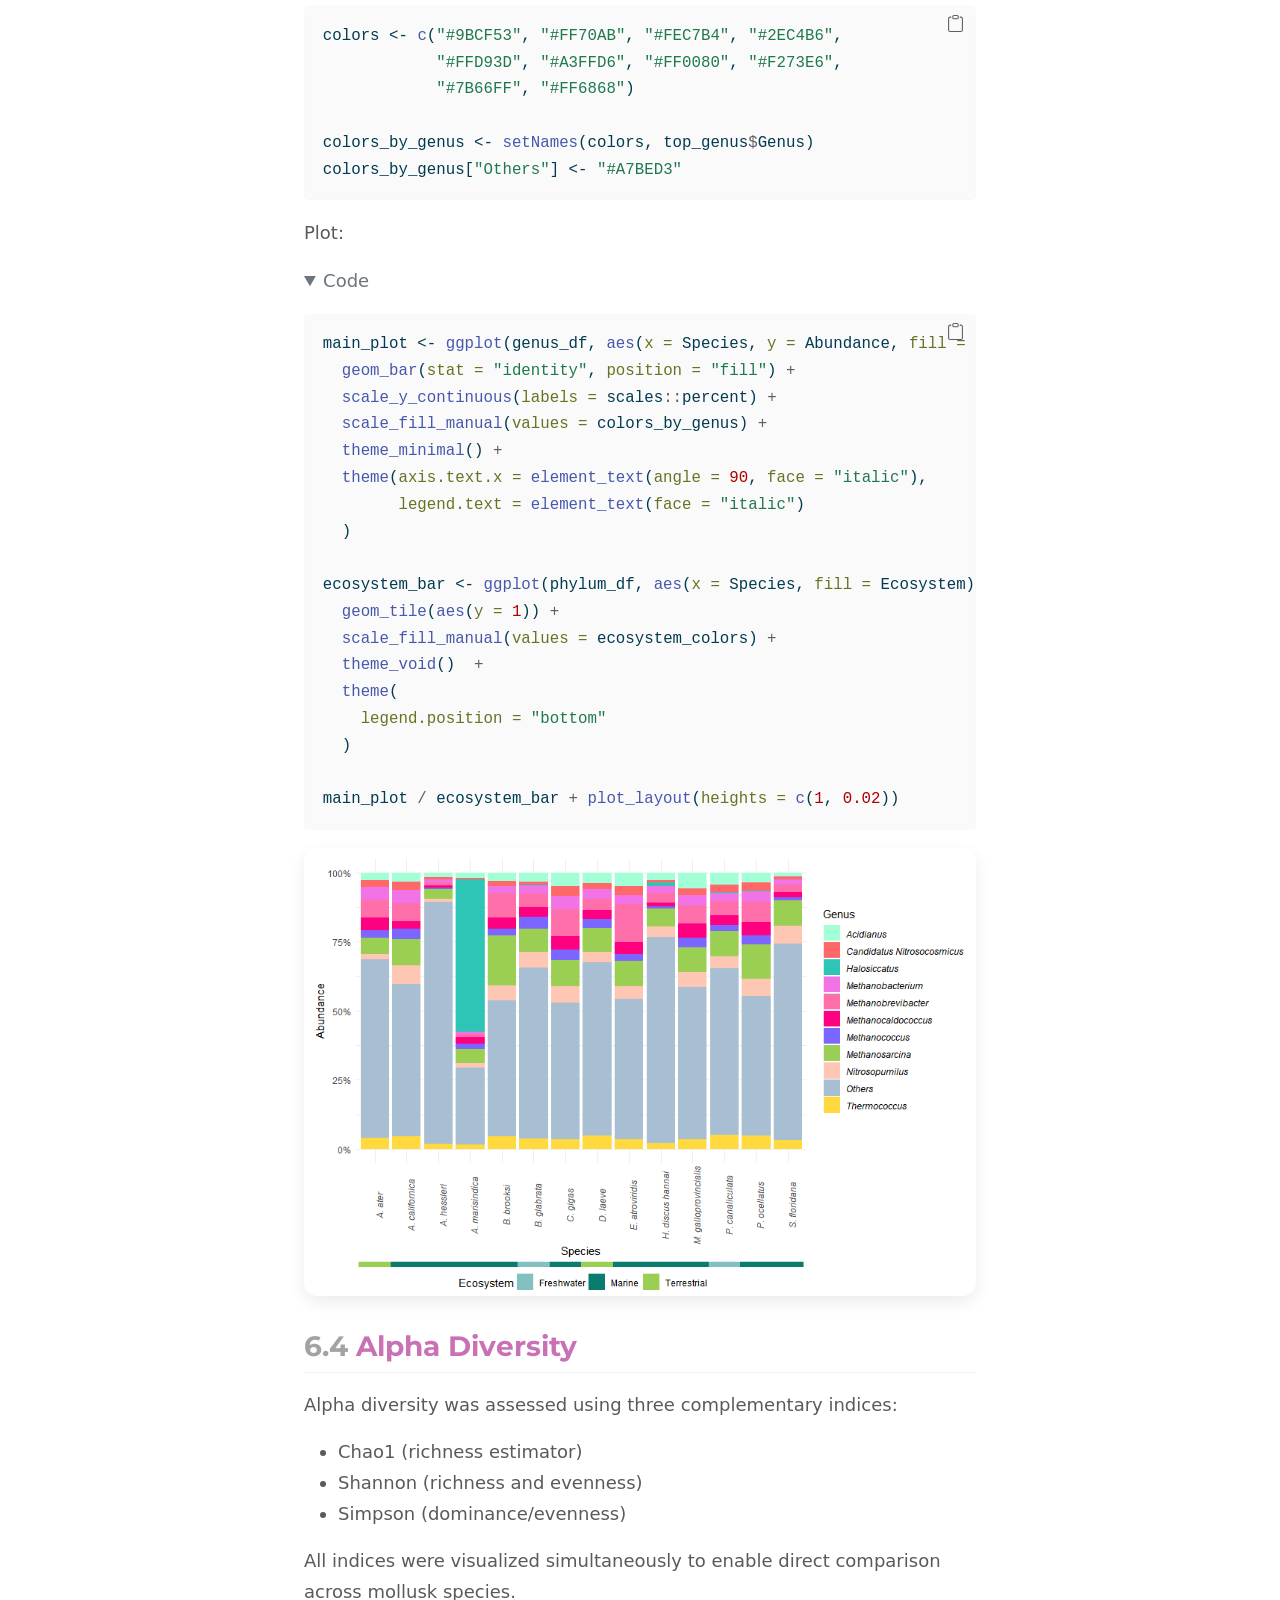
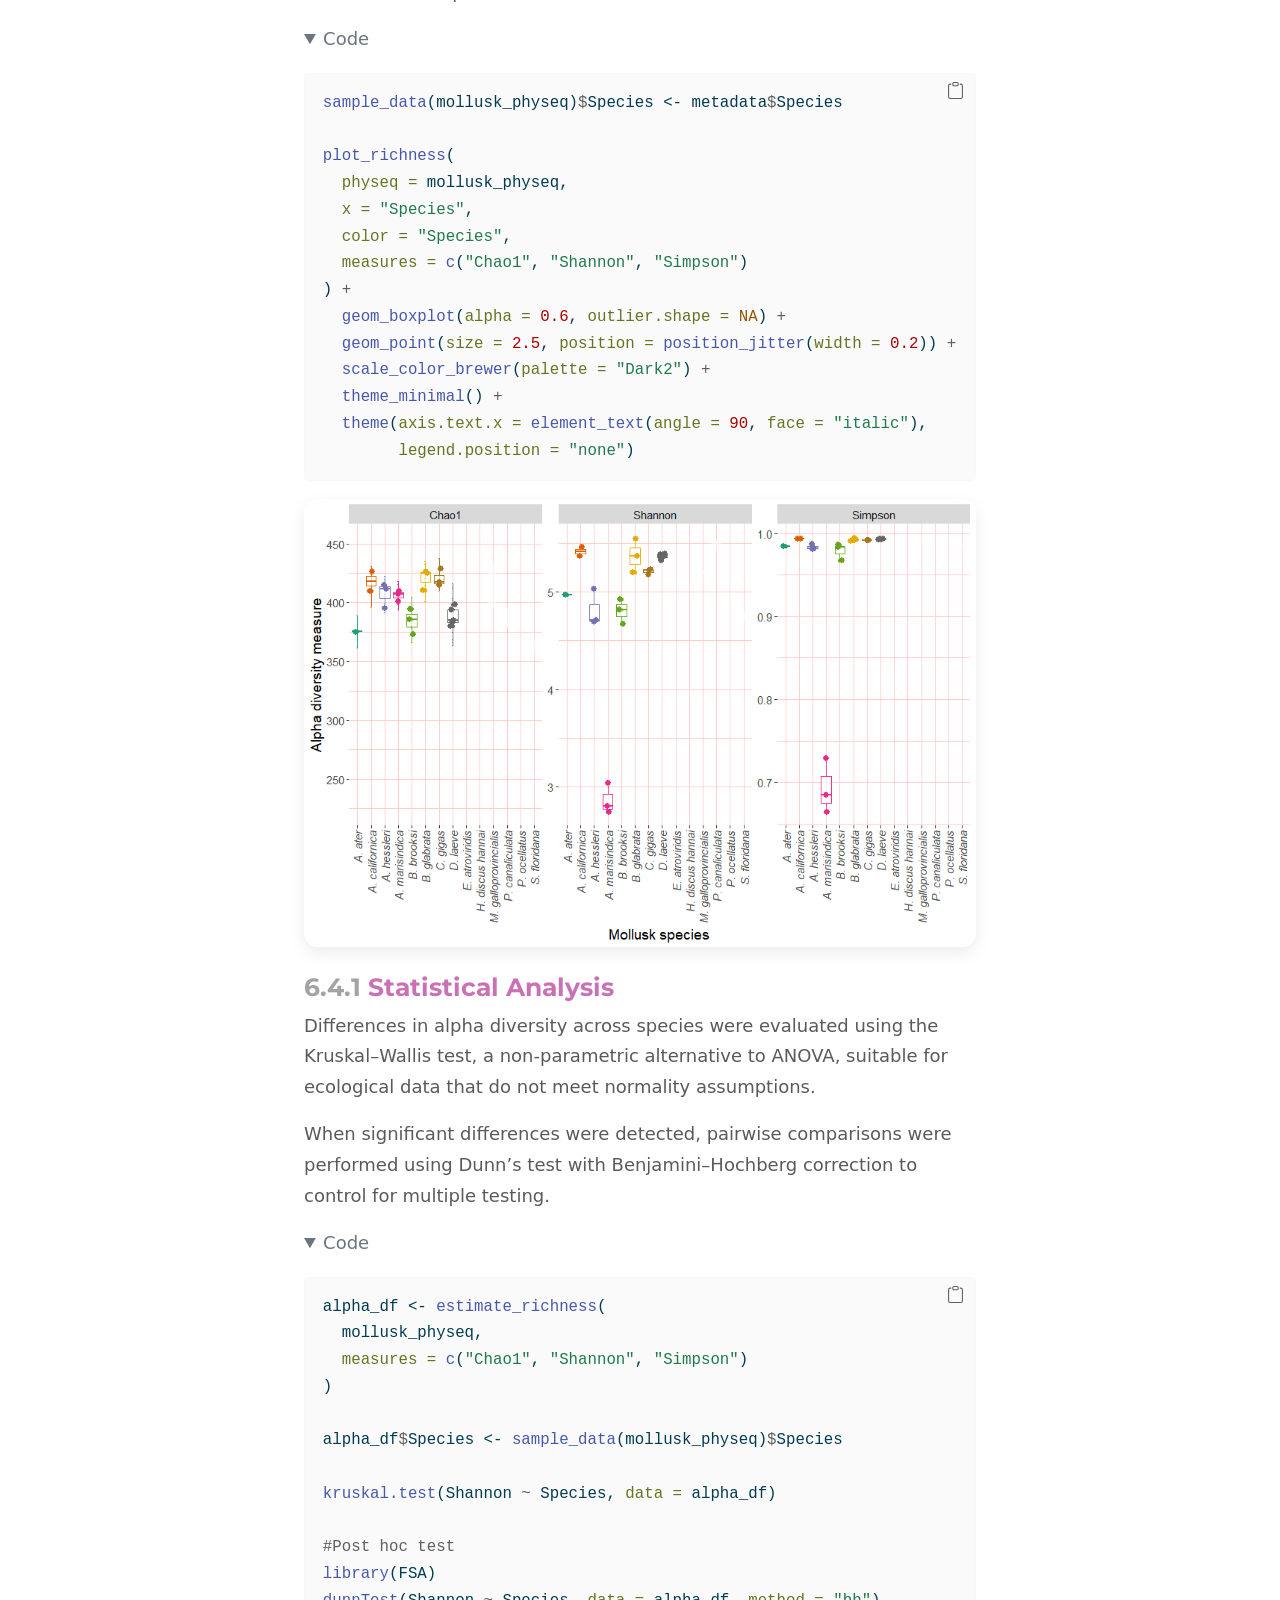
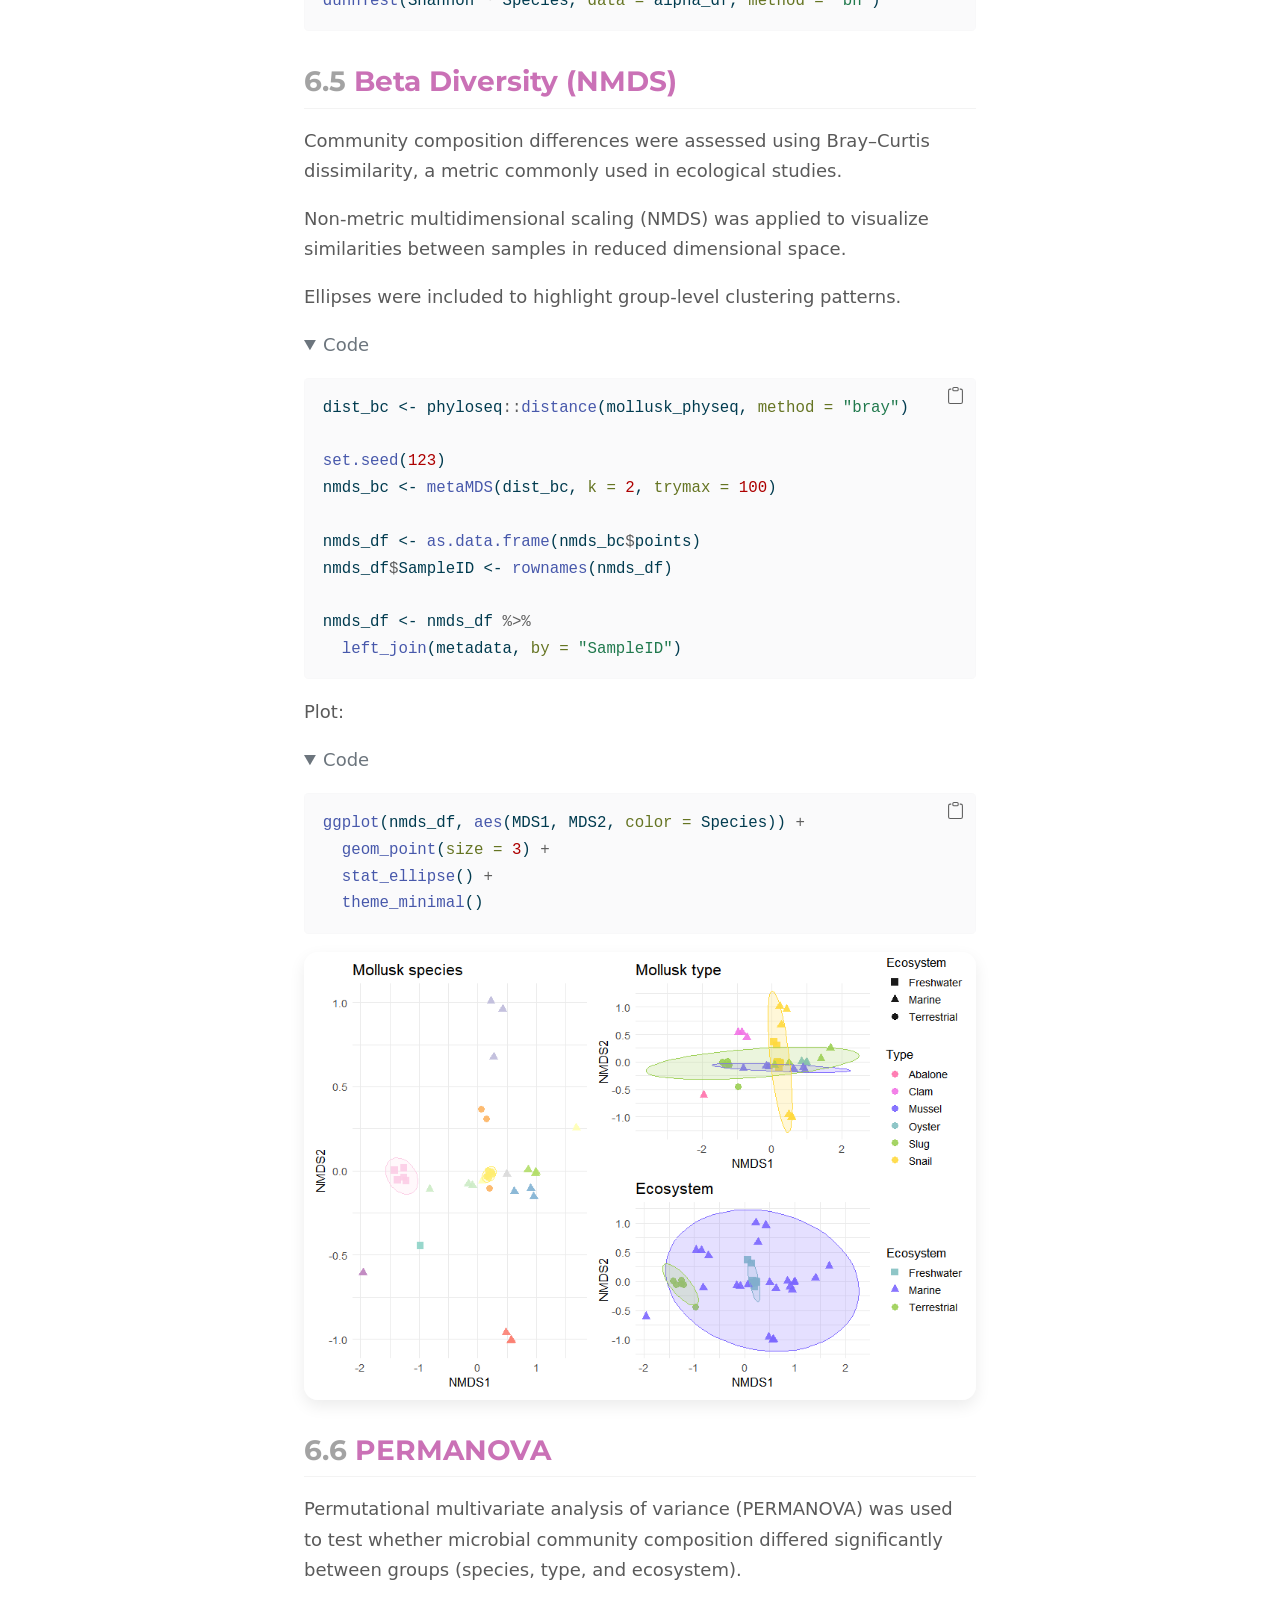
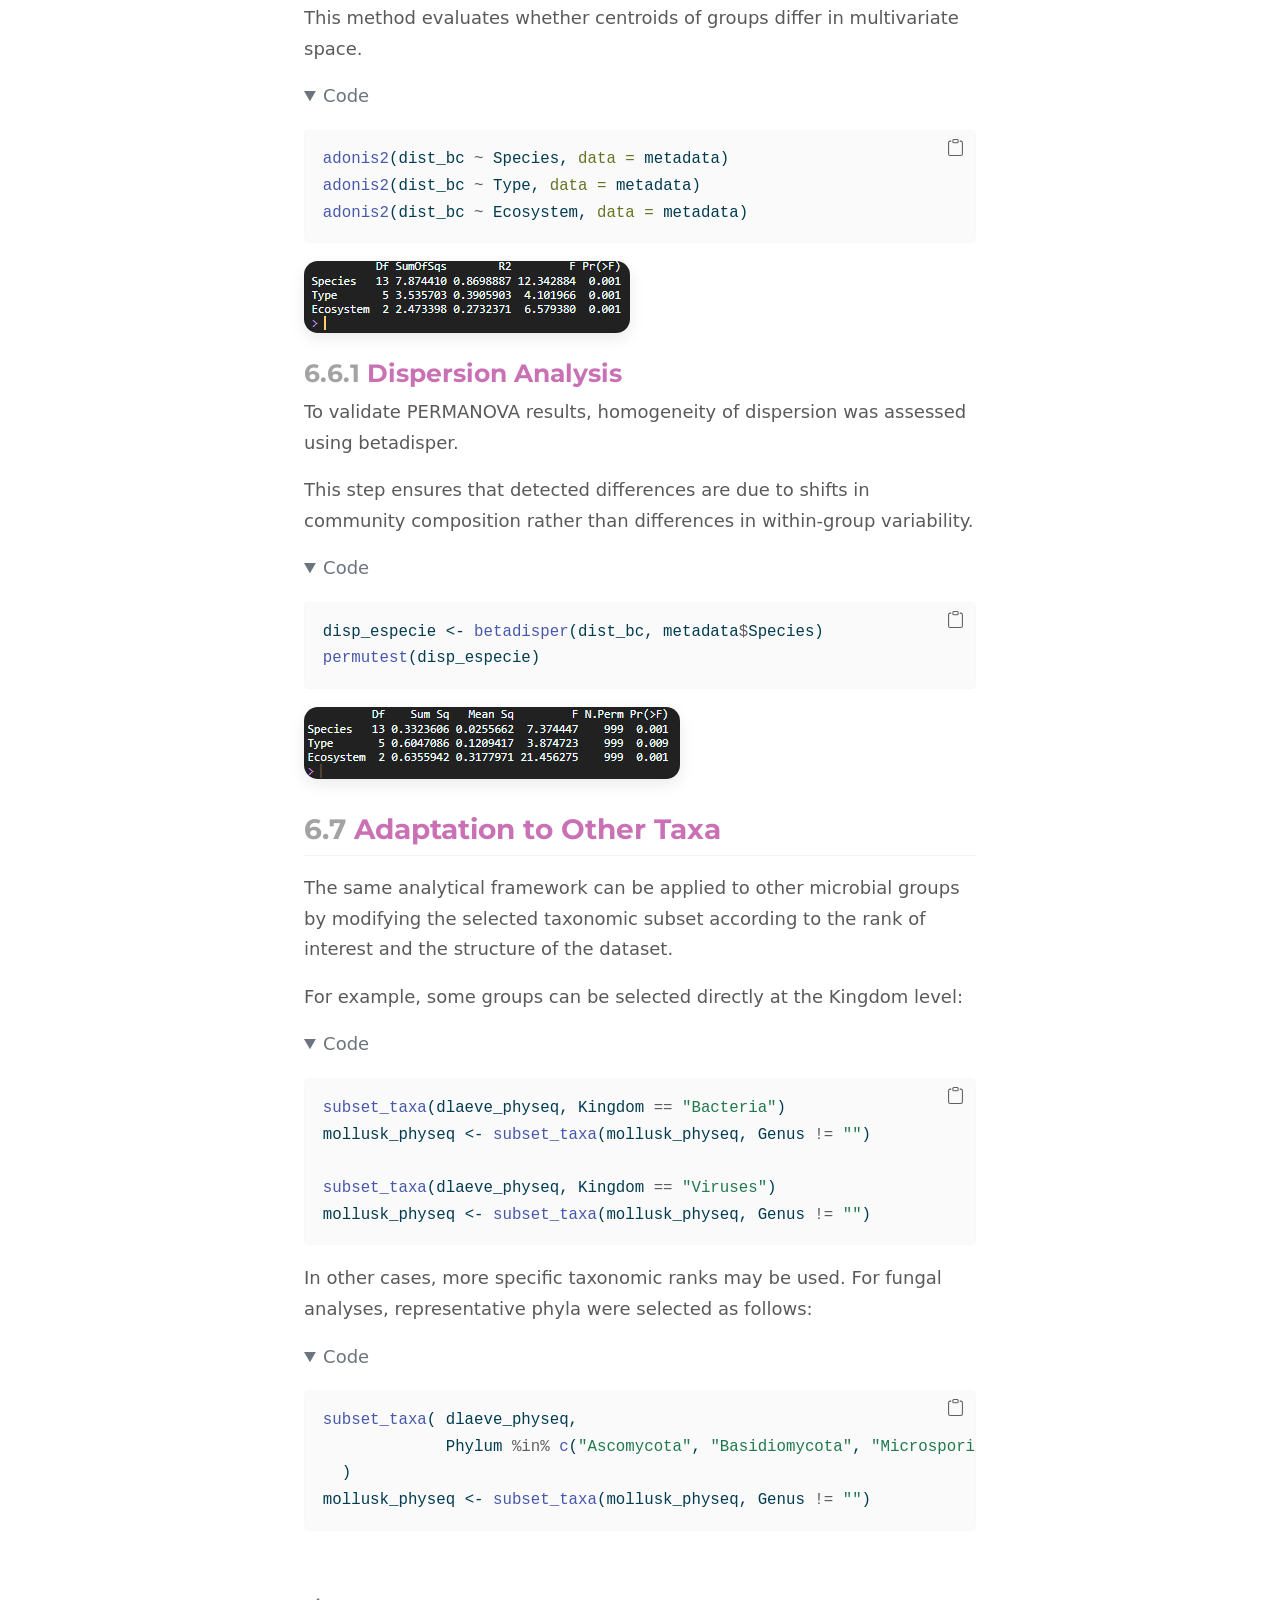
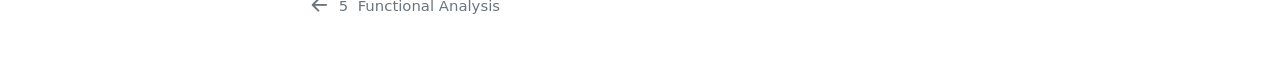
==== commit 972eb32c: "Update" ====
--- a/docs/comparative_analysis.html
+++ b/docs/comparative_analysis.html
@@ -377,16 +377,20 @@
 <summary>Code</summary>
 <div class="sourceCode cell-code" id="cb6"><pre class="sourceCode r code-with-copy"><code class="sourceCode r"><span id="cb6-1"><a href="#cb6-1" aria-hidden="true" tabindex="-1"></a>main_plot <span class="ot">&lt;-</span> <span class="fu">ggplot</span>(phylum_df, <span class="fu">aes</span>(<span class="at">x =</span> Species, <span class="at">y =</span> Abundance, <span class="at">fill =</span> Phylum)) <span class="sc">+</span></span>
 <span id="cb6-2"><a href="#cb6-2" aria-hidden="true" tabindex="-1"></a>  <span class="fu">geom_bar</span>(<span class="at">stat =</span> <span class="st">"identity"</span>, <span class="at">position =</span> <span class="st">"fill"</span>) <span class="sc">+</span></span>
-<span id="cb6-3"><a href="#cb6-3" aria-hidden="true" tabindex="-1"></a>  <span class="fu">scale_fill_manual</span>(<span class="at">values =</span> colors_by_phylum) <span class="sc">+</span></span>
-<span id="cb6-4"><a href="#cb6-4" aria-hidden="true" tabindex="-1"></a>  <span class="fu">theme_minimal</span>() <span class="sc">+</span></span>
-<span id="cb6-5"><a href="#cb6-5" aria-hidden="true" tabindex="-1"></a>  <span class="fu">theme</span>(<span class="at">axis.text.x =</span> <span class="fu">element_text</span>(<span class="at">angle =</span> <span class="dv">90</span>, <span class="at">face =</span> <span class="st">"italic"</span>))</span>
-<span id="cb6-6"><a href="#cb6-6" aria-hidden="true" tabindex="-1"></a></span>
-<span id="cb6-7"><a href="#cb6-7" aria-hidden="true" tabindex="-1"></a>ecosystem_bar <span class="ot">&lt;-</span> <span class="fu">ggplot</span>(phylum_df, <span class="fu">aes</span>(<span class="at">x =</span> Species, <span class="at">fill =</span> Ecosystem)) <span class="sc">+</span></span>
-<span id="cb6-8"><a href="#cb6-8" aria-hidden="true" tabindex="-1"></a>  <span class="fu">geom_tile</span>(<span class="fu">aes</span>(<span class="at">y =</span> <span class="dv">1</span>)) <span class="sc">+</span></span>
-<span id="cb6-9"><a href="#cb6-9" aria-hidden="true" tabindex="-1"></a>  <span class="fu">scale_fill_manual</span>(<span class="at">values =</span> ecosystem_colors) <span class="sc">+</span></span>
-<span id="cb6-10"><a href="#cb6-10" aria-hidden="true" tabindex="-1"></a>  <span class="fu">theme_void</span>()</span>
-<span id="cb6-11"><a href="#cb6-11" aria-hidden="true" tabindex="-1"></a></span>
-<span id="cb6-12"><a href="#cb6-12" aria-hidden="true" tabindex="-1"></a>main_plot <span class="sc">/</span> ecosystem_bar <span class="sc">+</span> <span class="fu">plot_layout</span>(<span class="at">heights =</span> <span class="fu">c</span>(<span class="dv">1</span>, <span class="fl">0.02</span>))</span></code><button title="Copy to Clipboard" class="code-copy-button"><i class="bi"></i></button></pre></div>
+<span id="cb6-3"><a href="#cb6-3" aria-hidden="true" tabindex="-1"></a>  <span class="fu">scale_y_continuous</span>(<span class="at">labels =</span> scales<span class="sc">::</span>percent) <span class="sc">+</span></span>
+<span id="cb6-4"><a href="#cb6-4" aria-hidden="true" tabindex="-1"></a>  <span class="fu">scale_fill_manual</span>(<span class="at">values =</span> colors_by_phylum) <span class="sc">+</span></span>
+<span id="cb6-5"><a href="#cb6-5" aria-hidden="true" tabindex="-1"></a>  <span class="fu">theme_minimal</span>() <span class="sc">+</span></span>
+<span id="cb6-6"><a href="#cb6-6" aria-hidden="true" tabindex="-1"></a>  <span class="fu">theme</span>(<span class="at">axis.text.x =</span> <span class="fu">element_text</span>(<span class="at">angle =</span> <span class="dv">90</span>, <span class="at">face =</span> <span class="st">"italic"</span>))</span>
+<span id="cb6-7"><a href="#cb6-7" aria-hidden="true" tabindex="-1"></a></span>
+<span id="cb6-8"><a href="#cb6-8" aria-hidden="true" tabindex="-1"></a>ecosystem_bar <span class="ot">&lt;-</span> <span class="fu">ggplot</span>(phylum_df, <span class="fu">aes</span>(<span class="at">x =</span> Species, <span class="at">fill =</span> Ecosystem)) <span class="sc">+</span></span>
+<span id="cb6-9"><a href="#cb6-9" aria-hidden="true" tabindex="-1"></a>  <span class="fu">geom_tile</span>(<span class="fu">aes</span>(<span class="at">y =</span> <span class="dv">1</span>)) <span class="sc">+</span></span>
+<span id="cb6-10"><a href="#cb6-10" aria-hidden="true" tabindex="-1"></a>  <span class="fu">scale_fill_manual</span>(<span class="at">values =</span> ecosystem_colors) <span class="sc">+</span></span>
+<span id="cb6-11"><a href="#cb6-11" aria-hidden="true" tabindex="-1"></a>  <span class="fu">theme_void</span>()  <span class="sc">+</span></span>
+<span id="cb6-12"><a href="#cb6-12" aria-hidden="true" tabindex="-1"></a>  <span class="fu">theme</span>(</span>
+<span id="cb6-13"><a href="#cb6-13" aria-hidden="true" tabindex="-1"></a>    <span class="at">legend.position =</span> <span class="st">"bottom"</span></span>
+<span id="cb6-14"><a href="#cb6-14" aria-hidden="true" tabindex="-1"></a>  )</span>
+<span id="cb6-15"><a href="#cb6-15" aria-hidden="true" tabindex="-1"></a></span>
+<span id="cb6-16"><a href="#cb6-16" aria-hidden="true" tabindex="-1"></a>main_plot <span class="sc">/</span> ecosystem_bar <span class="sc">+</span> <span class="fu">plot_layout</span>(<span class="at">heights =</span> <span class="fu">c</span>(<span class="dv">1</span>, <span class="fl">0.02</span>))</span></code><button title="Copy to Clipboard" class="code-copy-button"><i class="bi"></i></button></pre></div>
 </details>
 </div>
 <p><img src="figures/archaea_phylum_mollusks.png" class="img-fluid"></p>
@@ -411,7 +415,7 @@
 <span id="cb7-12"><a href="#cb7-12" aria-hidden="true" tabindex="-1"></a></span>
 <span id="cb7-13"><a href="#cb7-13" aria-hidden="true" tabindex="-1"></a>genus_df <span class="ot">&lt;-</span> genus_df <span class="sc">%&gt;%</span></span>
 <span id="cb7-14"><a href="#cb7-14" aria-hidden="true" tabindex="-1"></a>  <span class="fu">left_join</span>(</span>
-<span id="cb7-15"><a href="#cb7-15" aria-hidden="true" tabindex="-1"></a>    metadata[, <span class="fu">c</span>(<span class="st">"SampleID"</span>,<span class="st">"Species"</span>)],</span>
+<span id="cb7-15"><a href="#cb7-15" aria-hidden="true" tabindex="-1"></a>    metadata[, <span class="fu">c</span>(<span class="st">"SampleID"</span>,<span class="st">"Species"</span>,<span class="st">"Ecosystem"</span>)],</span>
 <span id="cb7-16"><a href="#cb7-16" aria-hidden="true" tabindex="-1"></a>    <span class="at">by =</span> <span class="fu">c</span>(<span class="st">"Sample"</span><span class="ot">=</span><span class="st">"SampleID"</span>)</span>
 <span id="cb7-17"><a href="#cb7-17" aria-hidden="true" tabindex="-1"></a>  )</span></code><button title="Copy to Clipboard" class="code-copy-button"><i class="bi"></i></button></pre></div>
 </details>
@@ -432,11 +436,24 @@
 <div class="cell">
 <details open="">
 <summary>Code</summary>
-<div class="sourceCode cell-code" id="cb9"><pre class="sourceCode r code-with-copy"><code class="sourceCode r"><span id="cb9-1"><a href="#cb9-1" aria-hidden="true" tabindex="-1"></a><span class="fu">ggplot</span>(genus_df, <span class="fu">aes</span>(<span class="at">x =</span> Species, <span class="at">y =</span> Abundance, <span class="at">fill =</span> Genus)) <span class="sc">+</span></span>
+<div class="sourceCode cell-code" id="cb9"><pre class="sourceCode r code-with-copy"><code class="sourceCode r"><span id="cb9-1"><a href="#cb9-1" aria-hidden="true" tabindex="-1"></a>main_plot <span class="ot">&lt;-</span> <span class="fu">ggplot</span>(genus_df, <span class="fu">aes</span>(<span class="at">x =</span> Species, <span class="at">y =</span> Abundance, <span class="at">fill =</span> Genus)) <span class="sc">+</span></span>
 <span id="cb9-2"><a href="#cb9-2" aria-hidden="true" tabindex="-1"></a>  <span class="fu">geom_bar</span>(<span class="at">stat =</span> <span class="st">"identity"</span>, <span class="at">position =</span> <span class="st">"fill"</span>) <span class="sc">+</span></span>
-<span id="cb9-3"><a href="#cb9-3" aria-hidden="true" tabindex="-1"></a>  <span class="fu">scale_fill_manual</span>(<span class="at">values =</span> colors_by_genus) <span class="sc">+</span></span>
-<span id="cb9-4"><a href="#cb9-4" aria-hidden="true" tabindex="-1"></a>  <span class="fu">theme_minimal</span>() <span class="sc">+</span></span>
-<span id="cb9-5"><a href="#cb9-5" aria-hidden="true" tabindex="-1"></a>  <span class="fu">theme</span>(<span class="at">axis.text.x =</span> <span class="fu">element_text</span>(<span class="at">angle =</span> <span class="dv">90</span>, <span class="at">face =</span> <span class="st">"italic"</span>))</span></code><button title="Copy to Clipboard" class="code-copy-button"><i class="bi"></i></button></pre></div>
+<span id="cb9-3"><a href="#cb9-3" aria-hidden="true" tabindex="-1"></a>  <span class="fu">scale_y_continuous</span>(<span class="at">labels =</span> scales<span class="sc">::</span>percent) <span class="sc">+</span></span>
+<span id="cb9-4"><a href="#cb9-4" aria-hidden="true" tabindex="-1"></a>  <span class="fu">scale_fill_manual</span>(<span class="at">values =</span> colors_by_genus) <span class="sc">+</span></span>
+<span id="cb9-5"><a href="#cb9-5" aria-hidden="true" tabindex="-1"></a>  <span class="fu">theme_minimal</span>() <span class="sc">+</span></span>
+<span id="cb9-6"><a href="#cb9-6" aria-hidden="true" tabindex="-1"></a>  <span class="fu">theme</span>(<span class="at">axis.text.x =</span> <span class="fu">element_text</span>(<span class="at">angle =</span> <span class="dv">90</span>, <span class="at">face =</span> <span class="st">"italic"</span>),</span>
+<span id="cb9-7"><a href="#cb9-7" aria-hidden="true" tabindex="-1"></a>        <span class="at">legend.text =</span> <span class="fu">element_text</span>(<span class="at">face =</span> <span class="st">"italic"</span>)</span>
+<span id="cb9-8"><a href="#cb9-8" aria-hidden="true" tabindex="-1"></a>  )</span>
+<span id="cb9-9"><a href="#cb9-9" aria-hidden="true" tabindex="-1"></a></span>
+<span id="cb9-10"><a href="#cb9-10" aria-hidden="true" tabindex="-1"></a>ecosystem_bar <span class="ot">&lt;-</span> <span class="fu">ggplot</span>(phylum_df, <span class="fu">aes</span>(<span class="at">x =</span> Species, <span class="at">fill =</span> Ecosystem)) <span class="sc">+</span></span>
+<span id="cb9-11"><a href="#cb9-11" aria-hidden="true" tabindex="-1"></a>  <span class="fu">geom_tile</span>(<span class="fu">aes</span>(<span class="at">y =</span> <span class="dv">1</span>)) <span class="sc">+</span></span>
+<span id="cb9-12"><a href="#cb9-12" aria-hidden="true" tabindex="-1"></a>  <span class="fu">scale_fill_manual</span>(<span class="at">values =</span> ecosystem_colors) <span class="sc">+</span></span>
+<span id="cb9-13"><a href="#cb9-13" aria-hidden="true" tabindex="-1"></a>  <span class="fu">theme_void</span>()  <span class="sc">+</span></span>
+<span id="cb9-14"><a href="#cb9-14" aria-hidden="true" tabindex="-1"></a>  <span class="fu">theme</span>(</span>
+<span id="cb9-15"><a href="#cb9-15" aria-hidden="true" tabindex="-1"></a>    <span class="at">legend.position =</span> <span class="st">"bottom"</span></span>
+<span id="cb9-16"><a href="#cb9-16" aria-hidden="true" tabindex="-1"></a>  )</span>
+<span id="cb9-17"><a href="#cb9-17" aria-hidden="true" tabindex="-1"></a></span>
+<span id="cb9-18"><a href="#cb9-18" aria-hidden="true" tabindex="-1"></a>main_plot <span class="sc">/</span> ecosystem_bar <span class="sc">+</span> <span class="fu">plot_layout</span>(<span class="at">heights =</span> <span class="fu">c</span>(<span class="dv">1</span>, <span class="fl">0.02</span>))</span></code><button title="Copy to Clipboard" class="code-copy-button"><i class="bi"></i></button></pre></div>
 </details>
 </div>
 <p><img src="figures/archaea_genus_mollusks.png" class="img-fluid"></p>
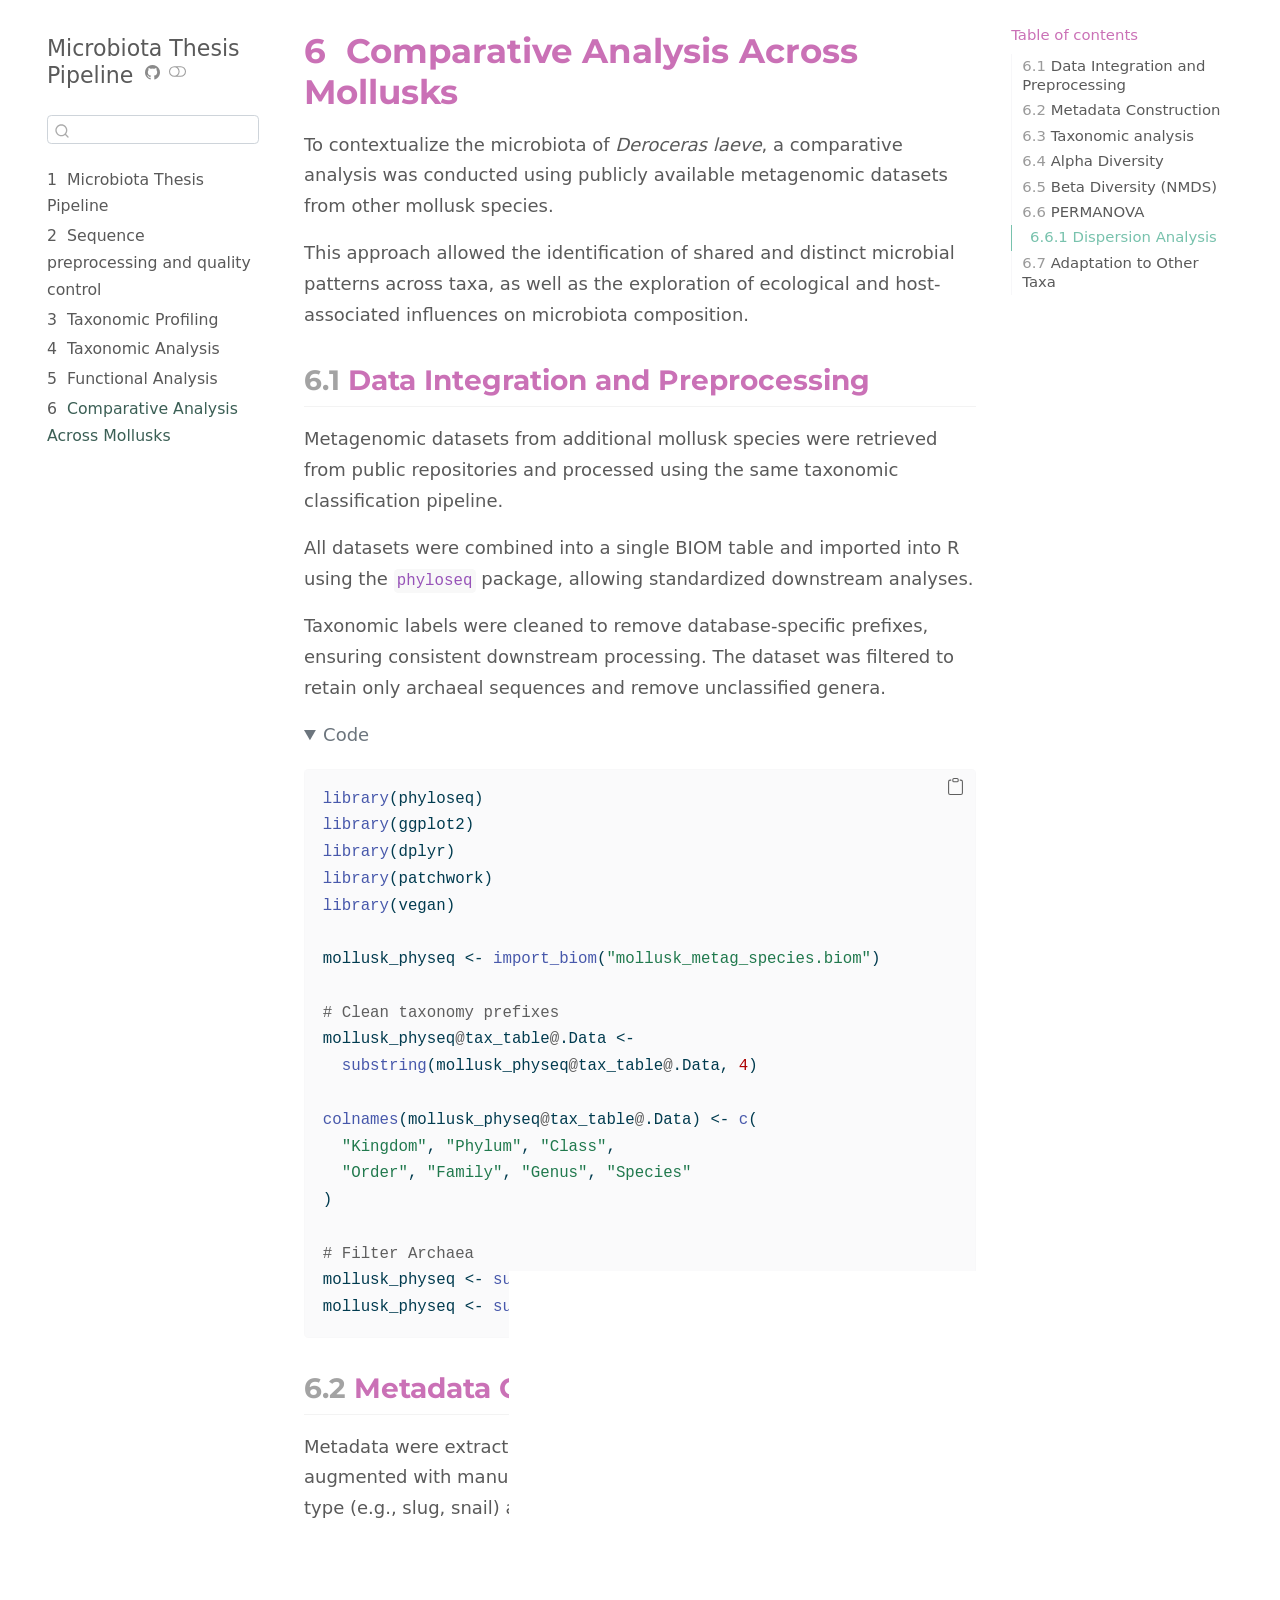
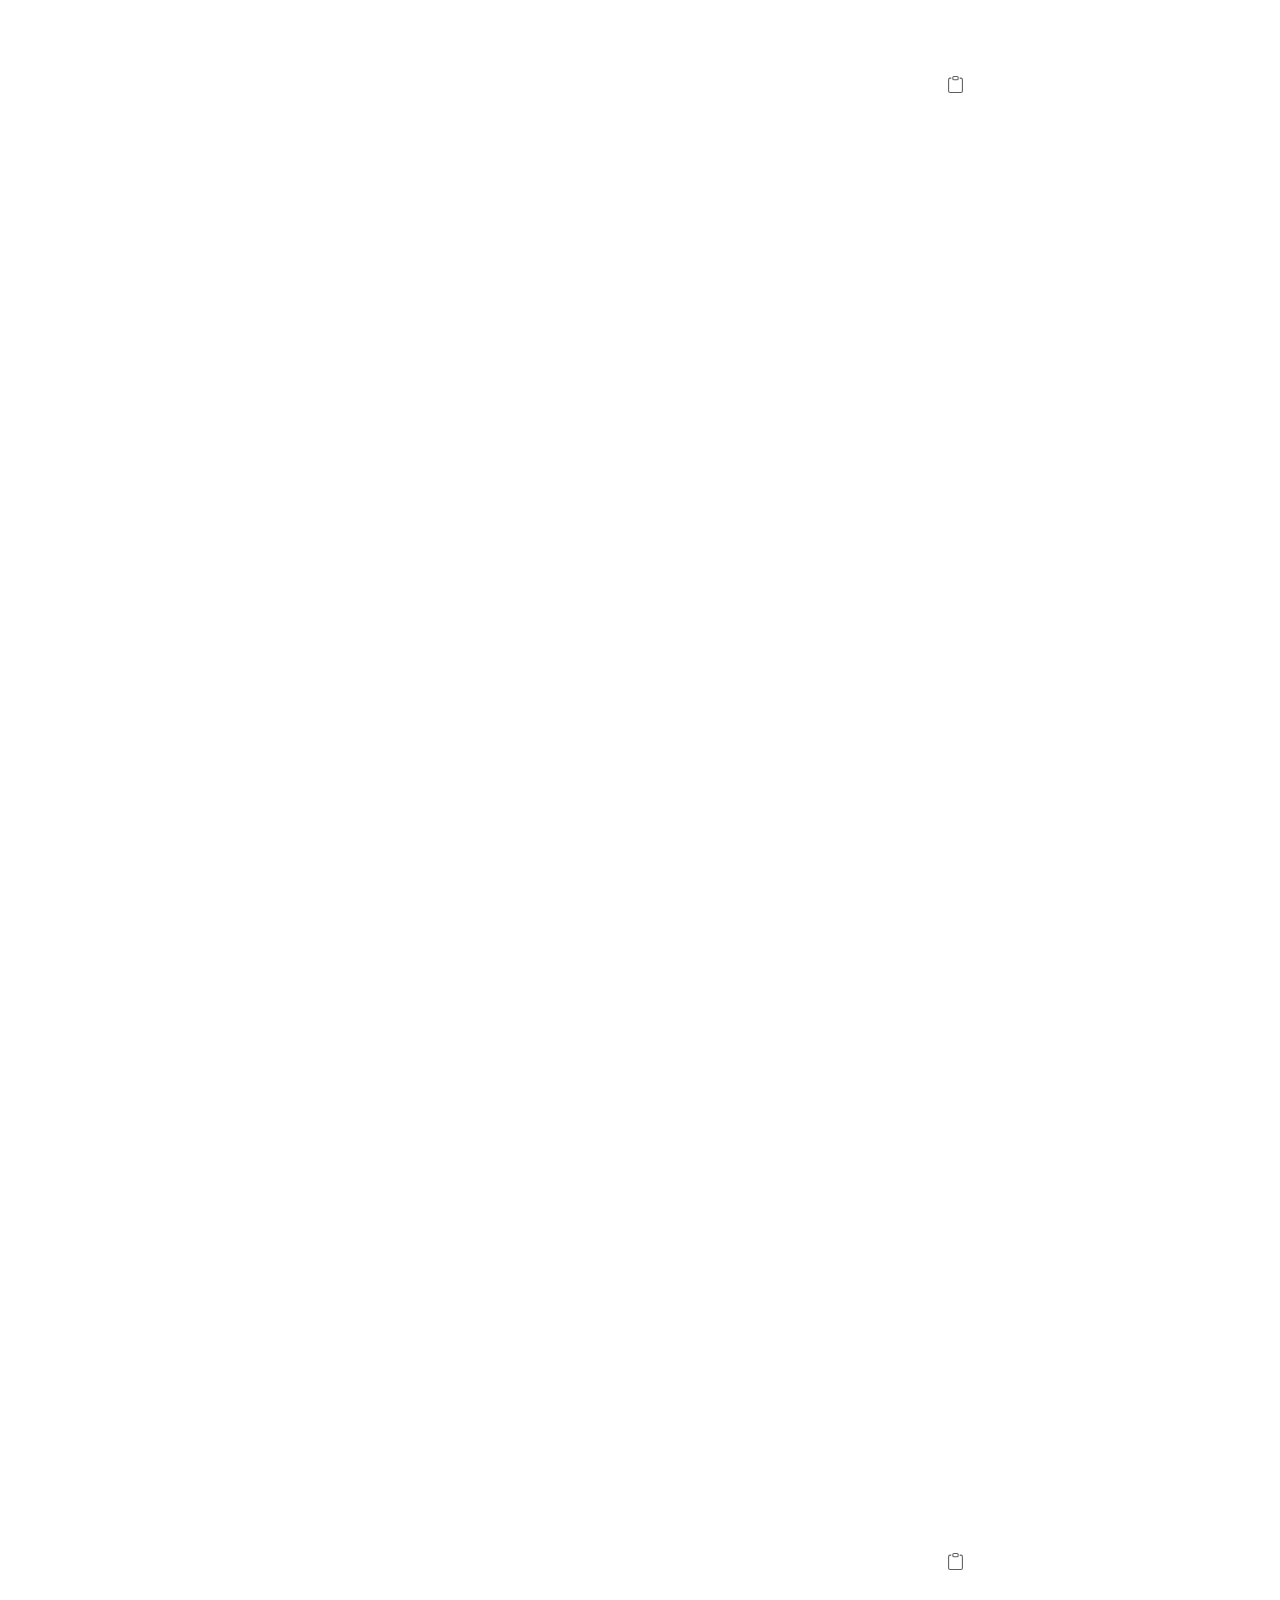
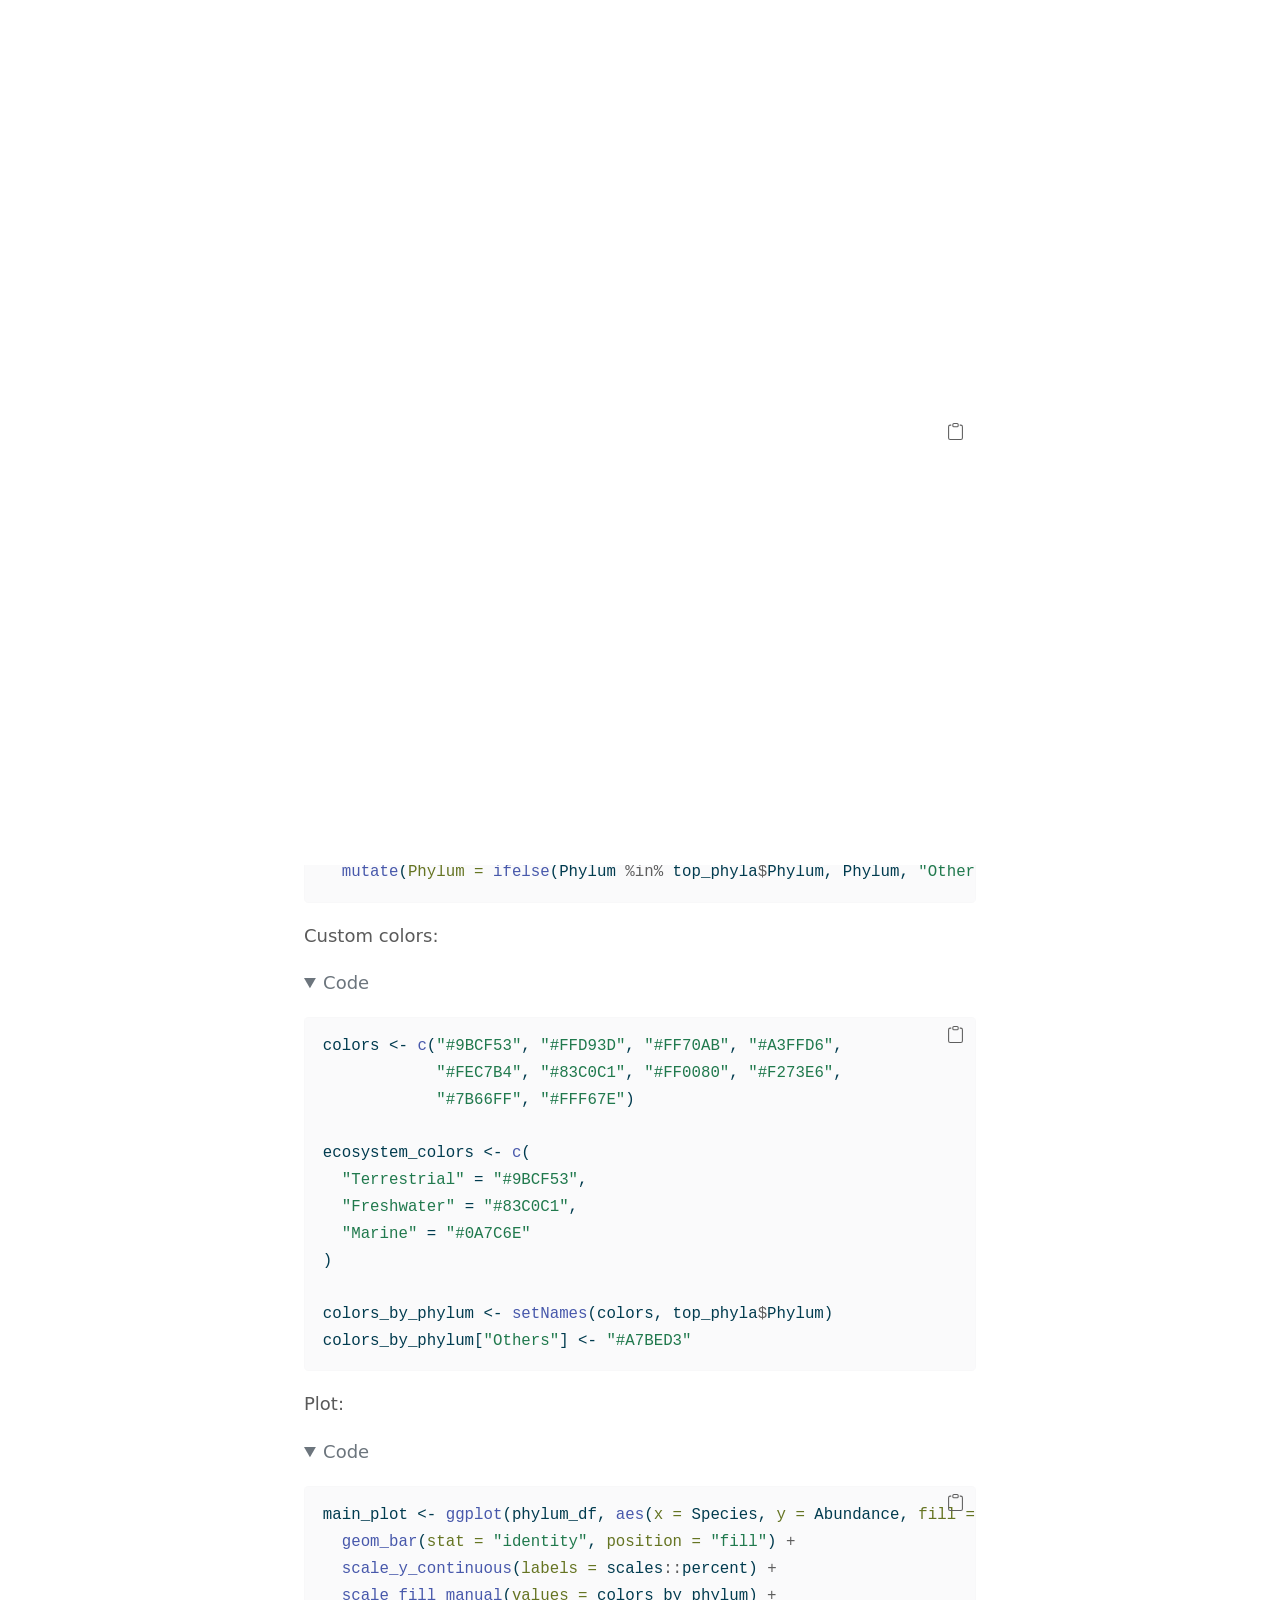
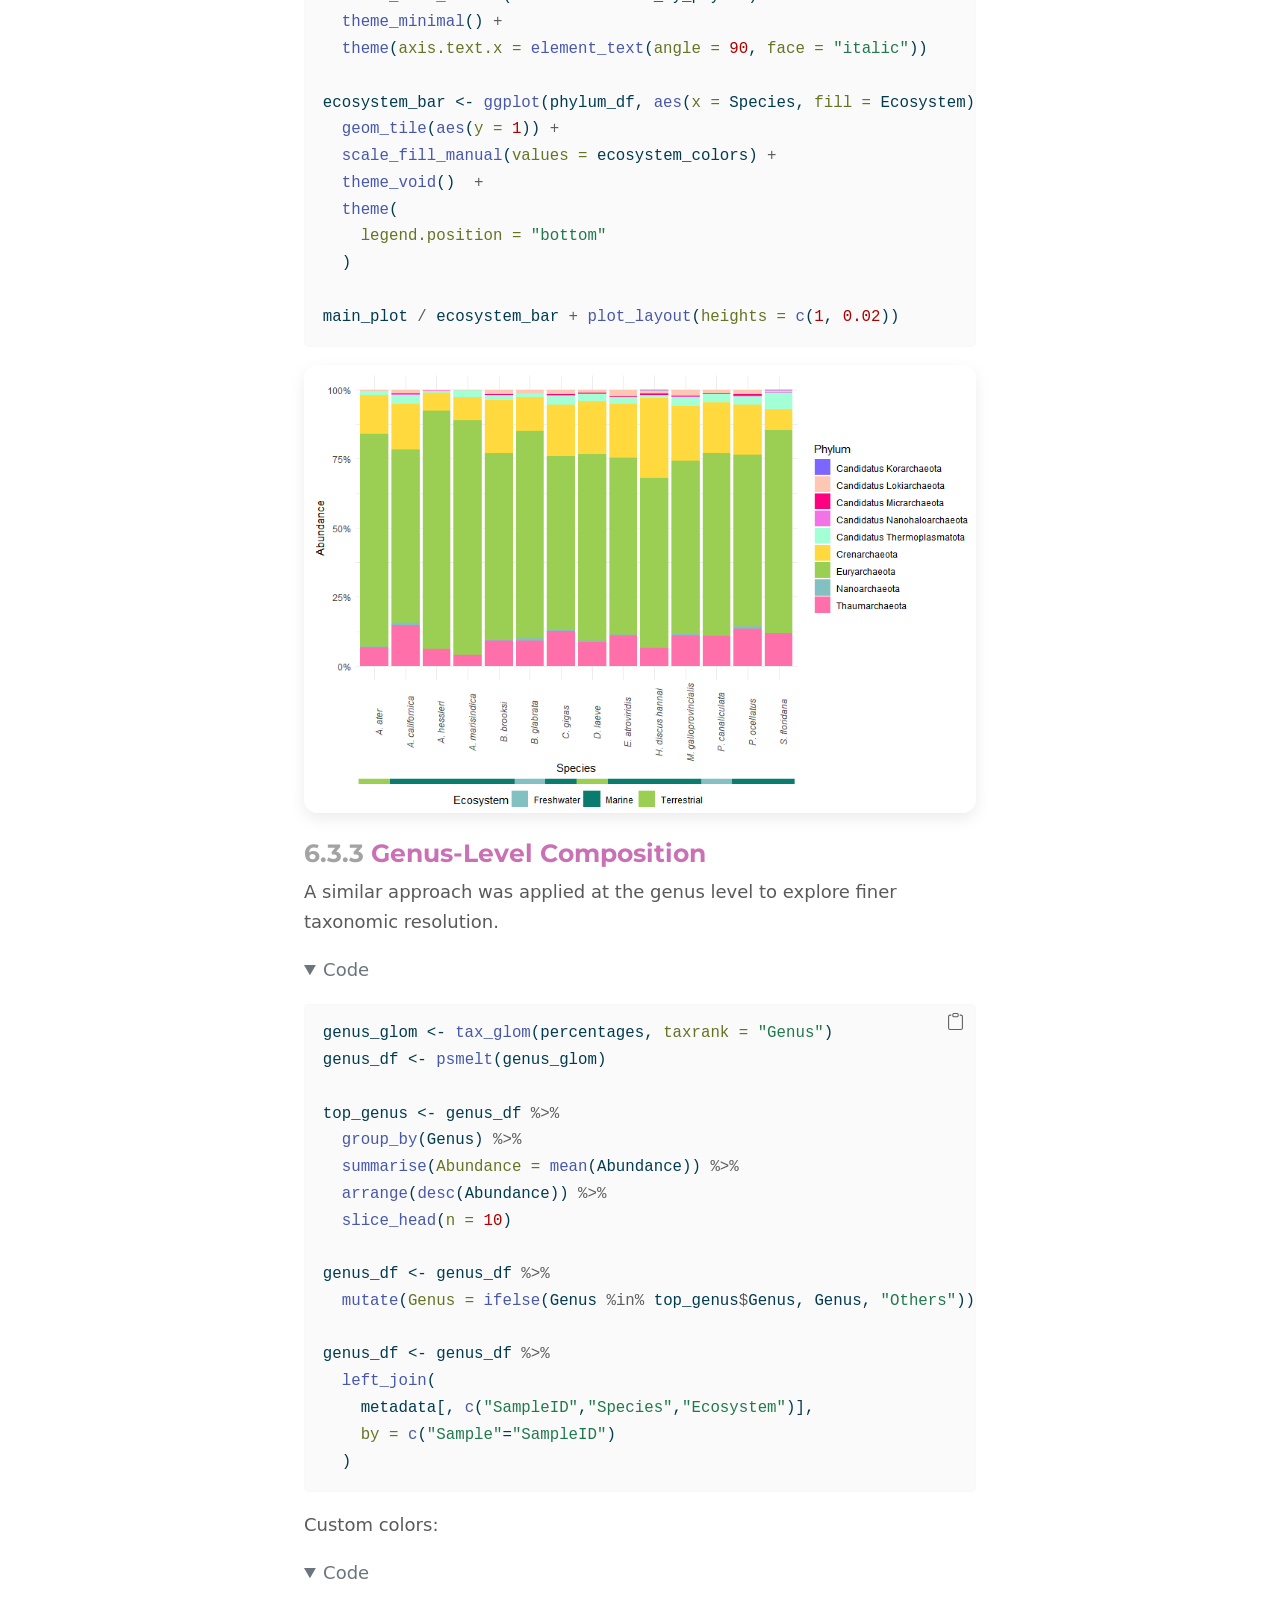
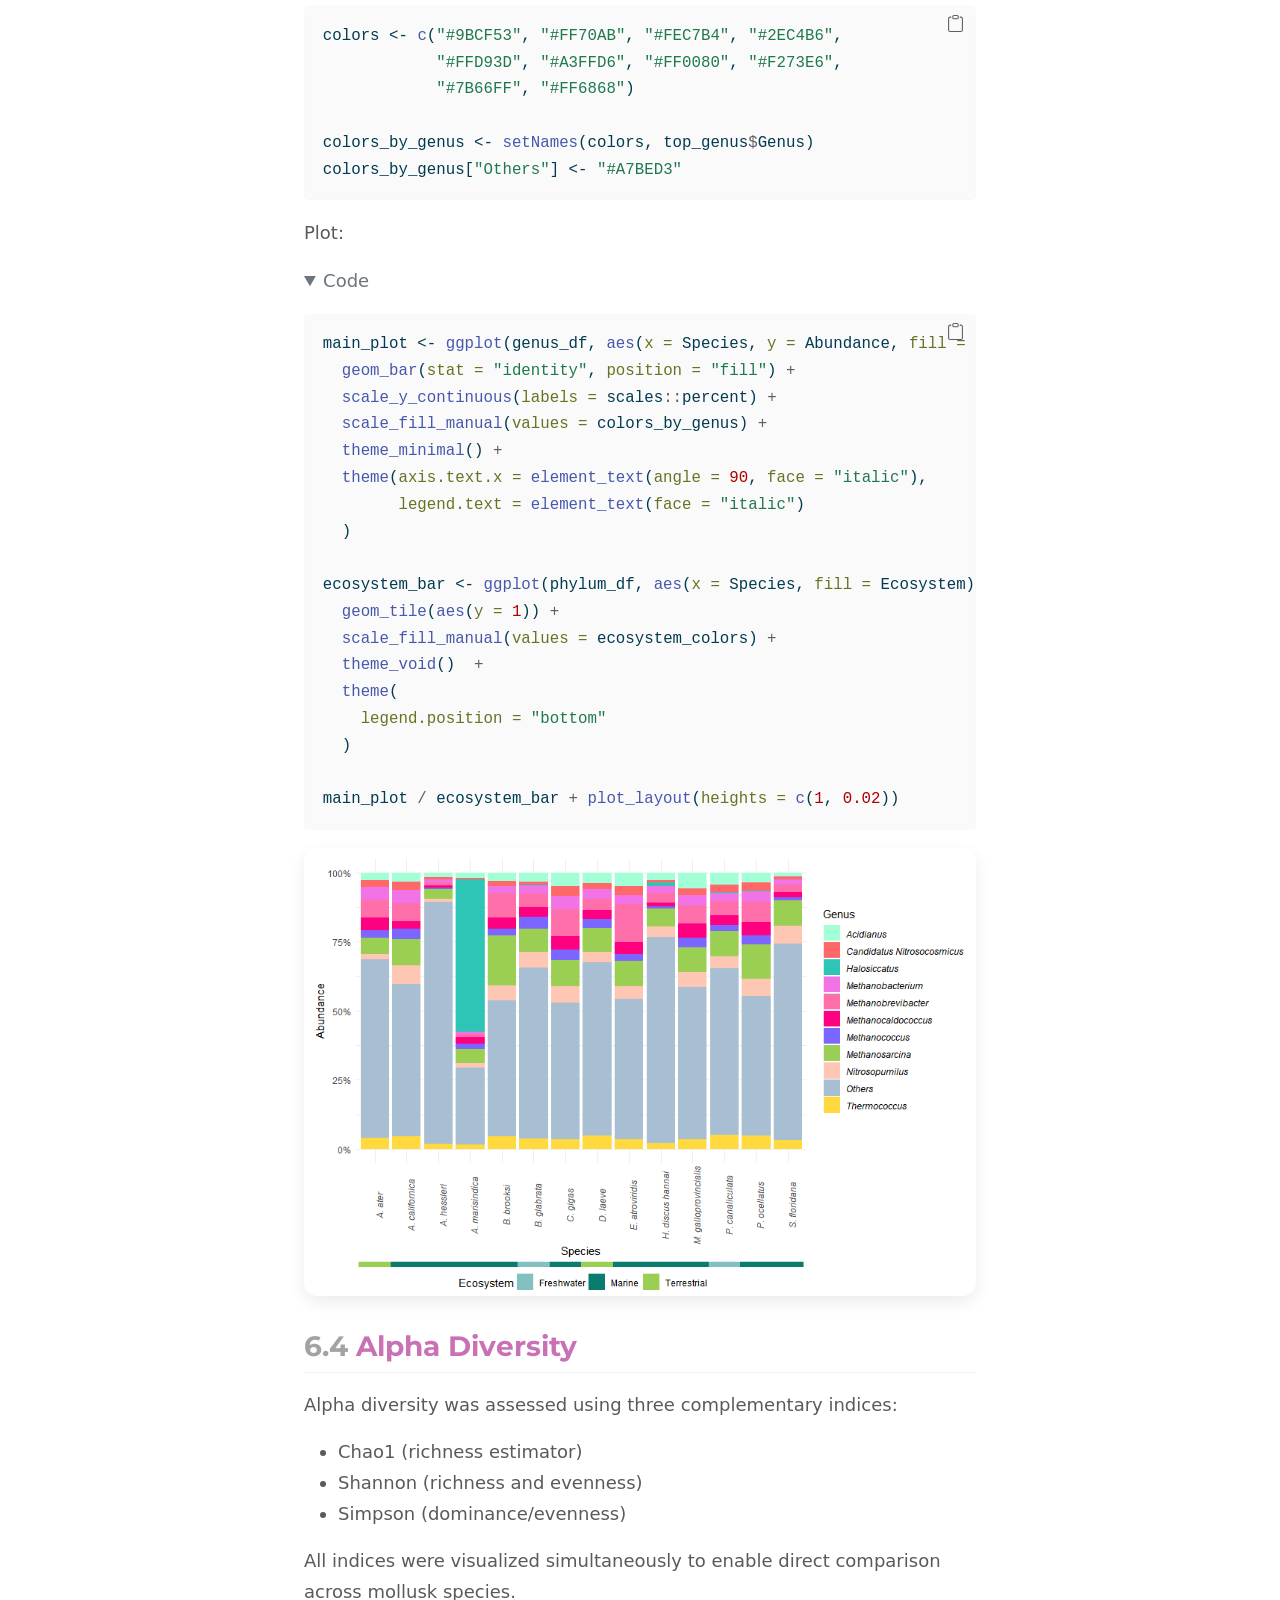
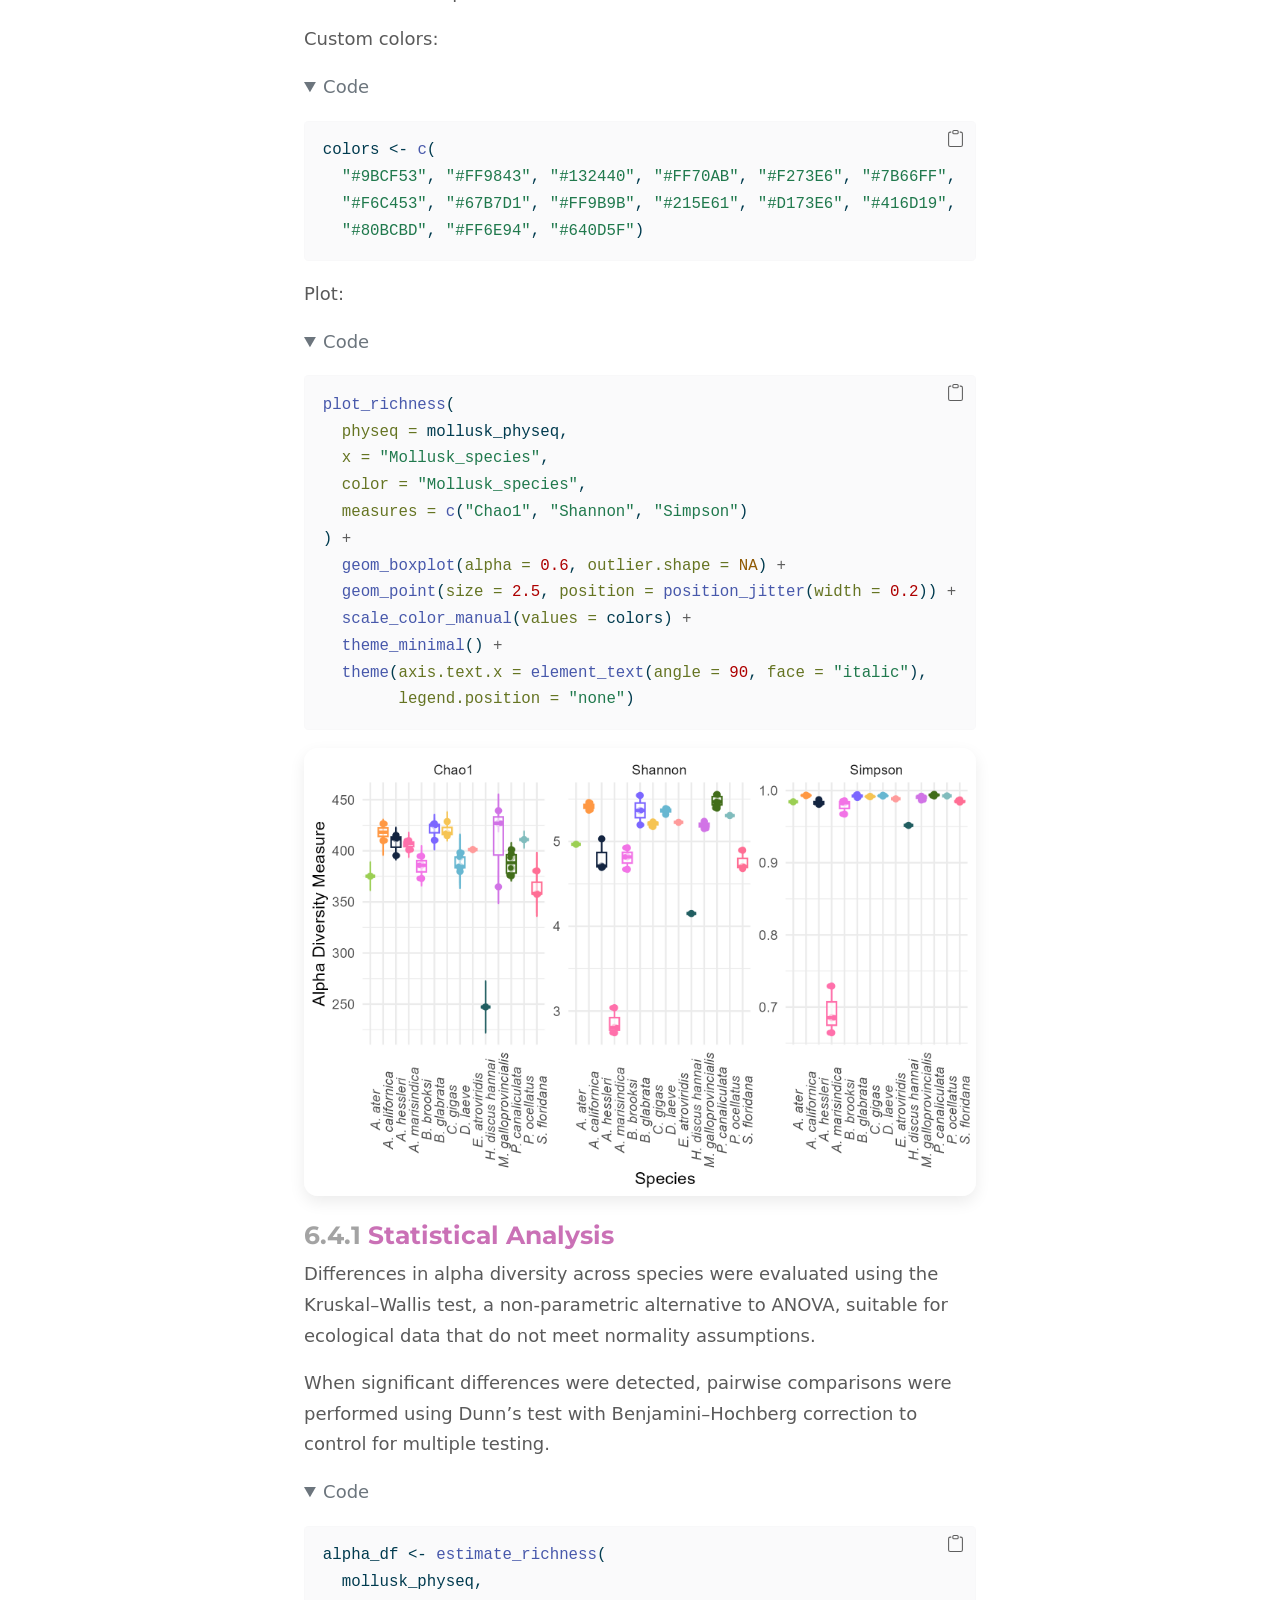
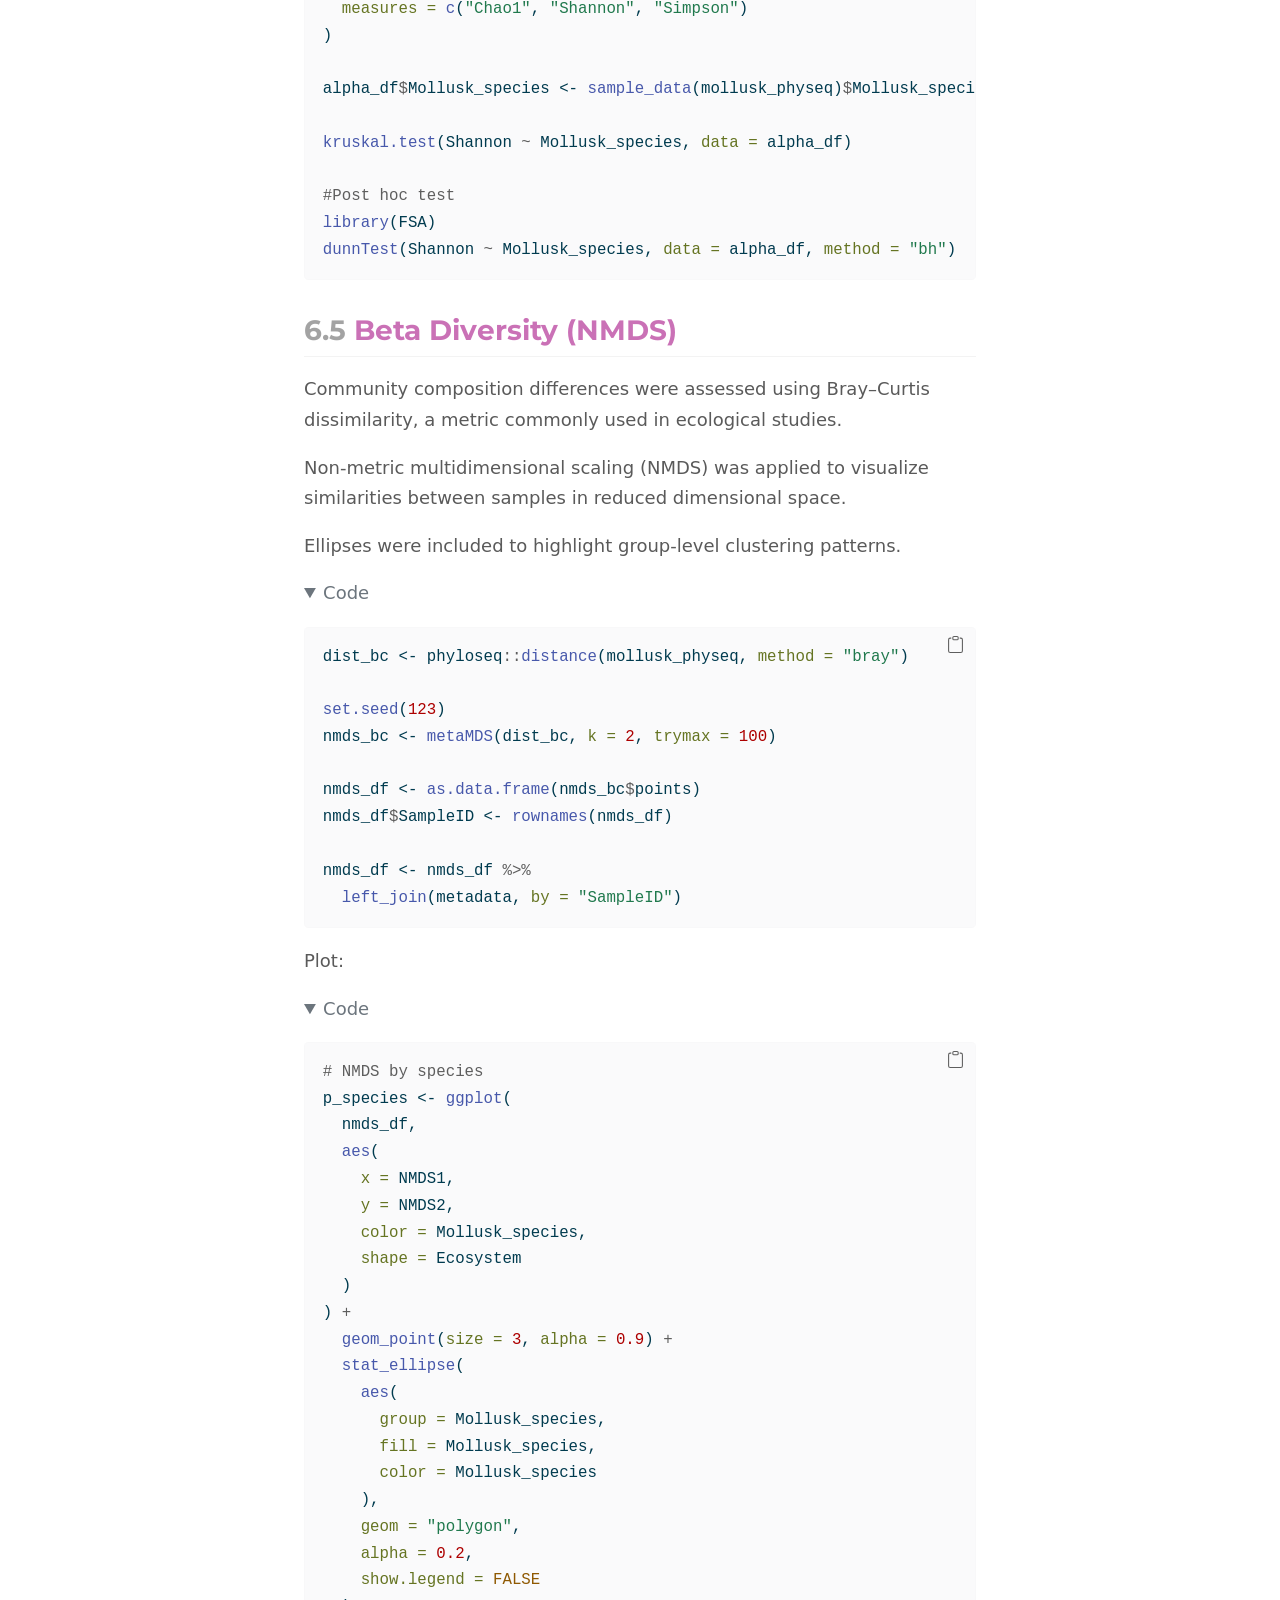
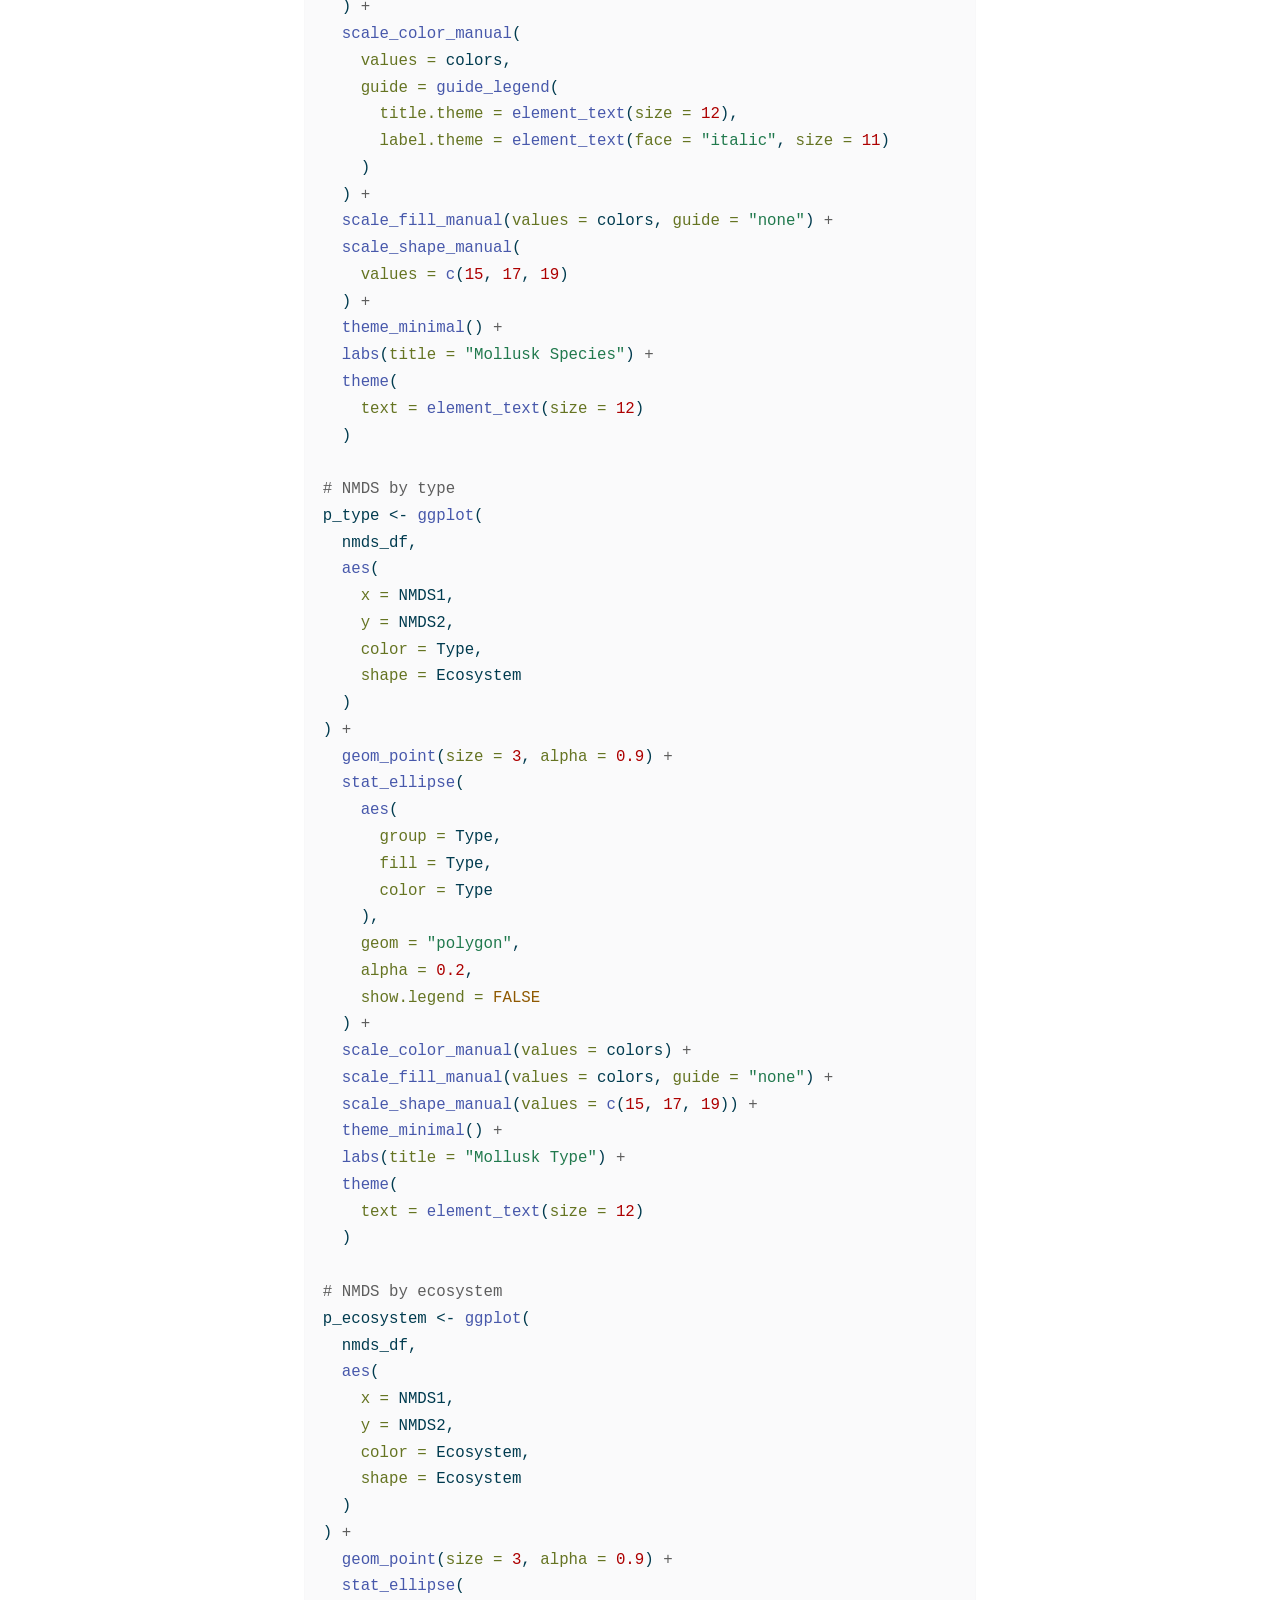
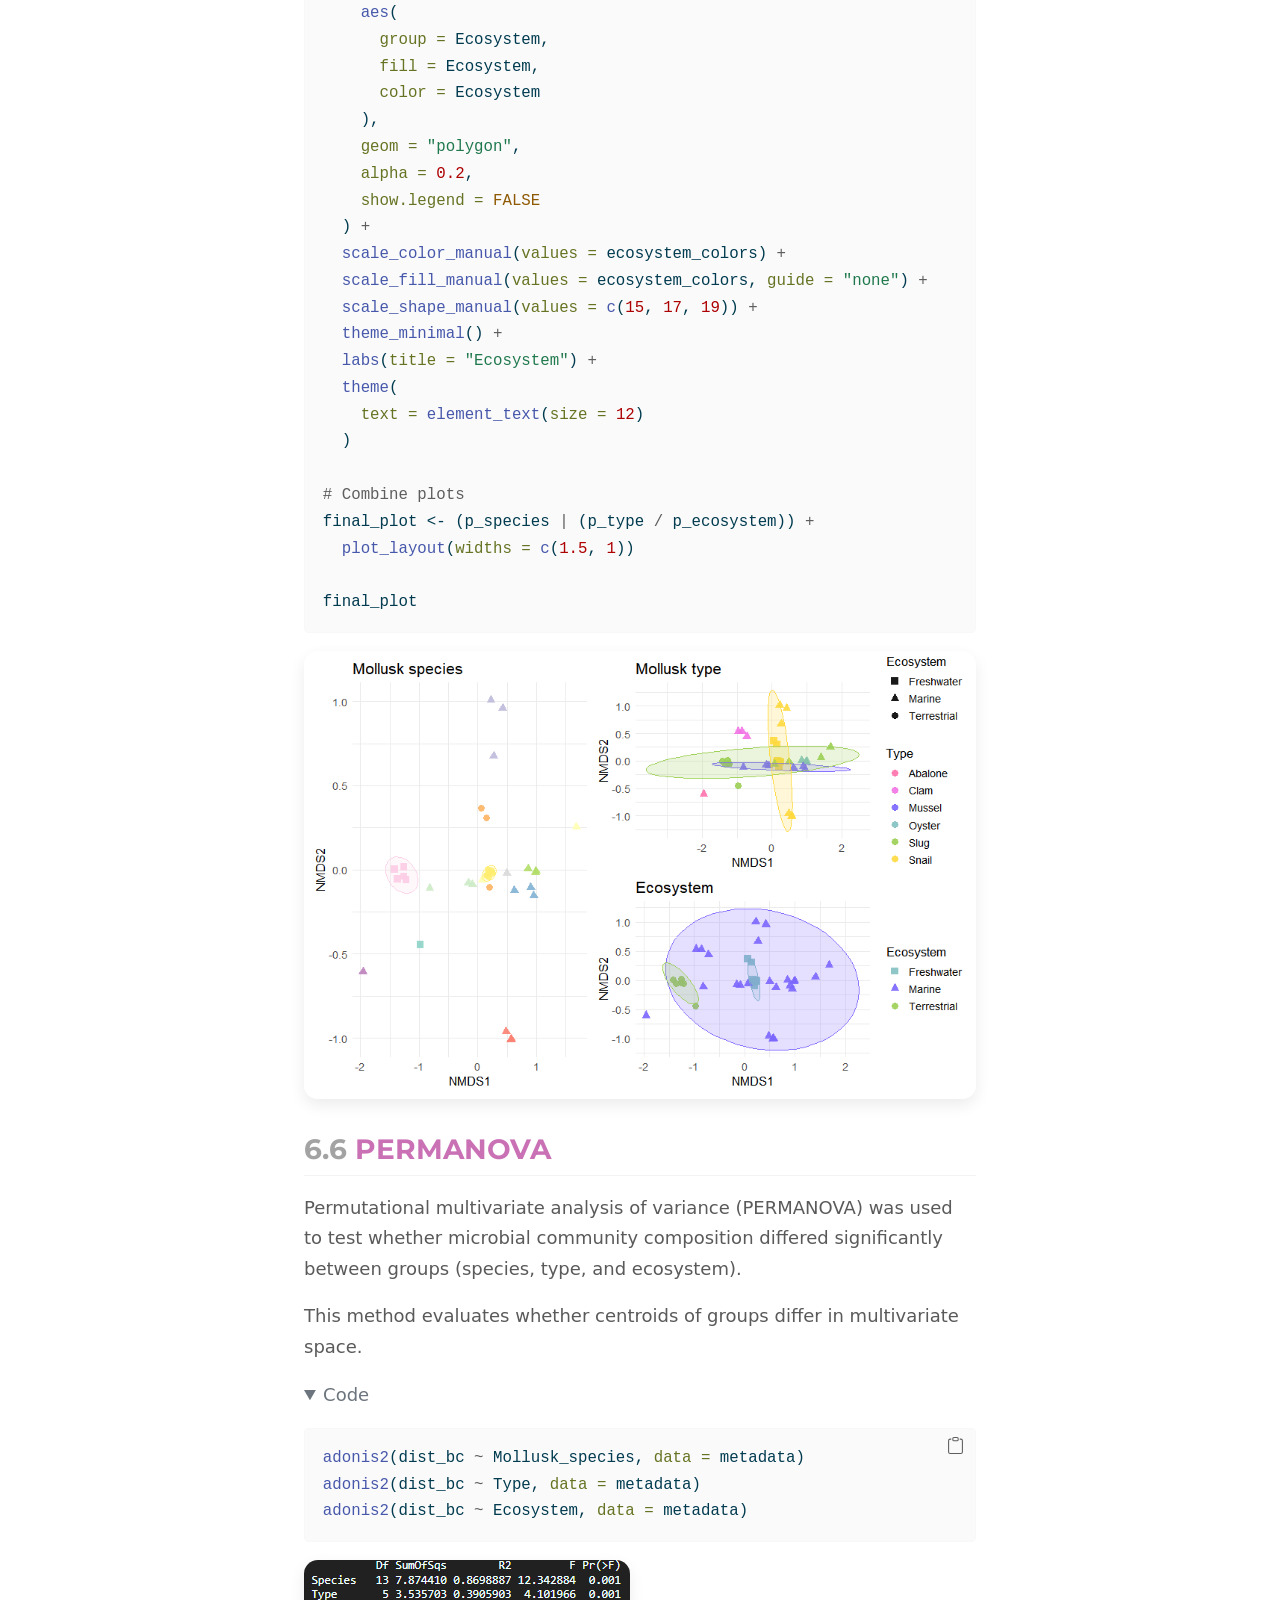
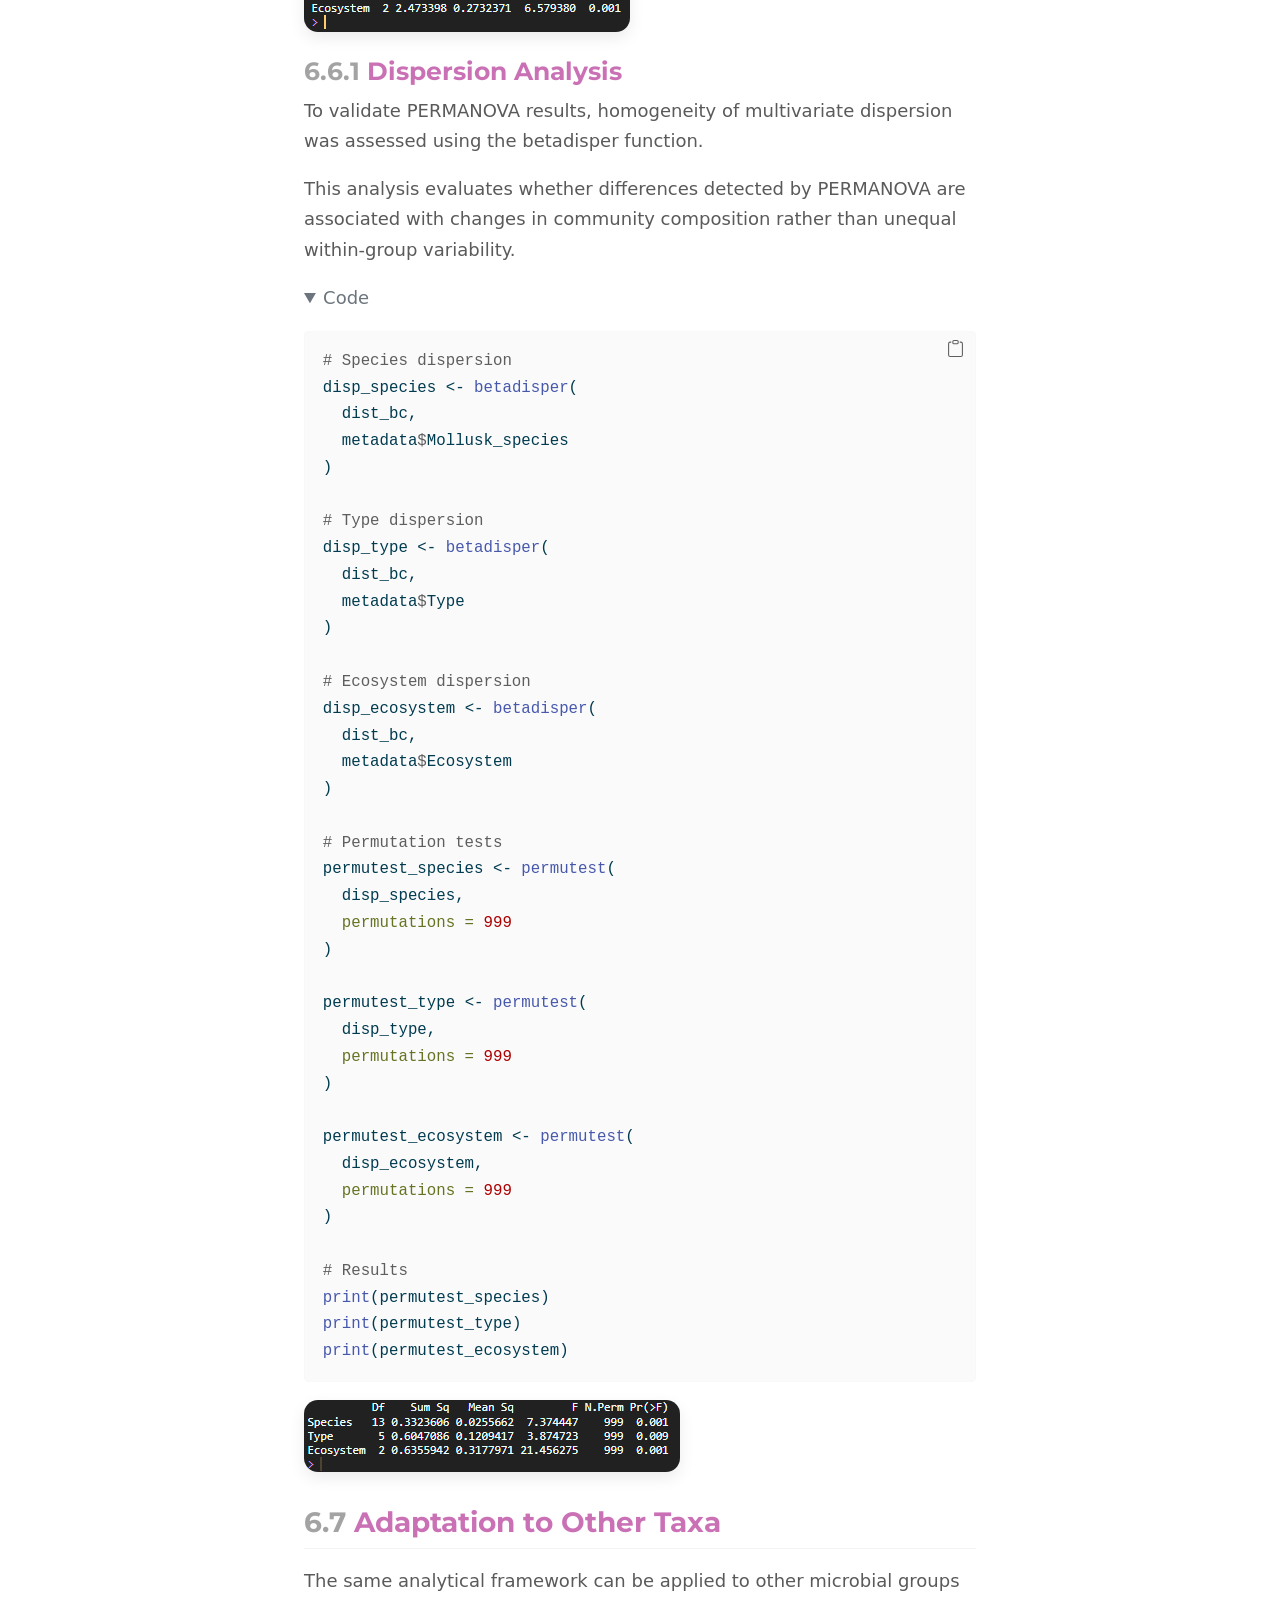
==== commit bf916f38: "Update" ====
--- a/docs/comparative_analysis.html
+++ b/docs/comparative_analysis.html
@@ -288,7 +288,7 @@
 <span id="cb2-19"><a href="#cb2-19" aria-hidden="true" tabindex="-1"></a>metadata <span class="ot">&lt;-</span> <span class="fu">left_join</span>(</span>
 <span id="cb2-20"><a href="#cb2-20" aria-hidden="true" tabindex="-1"></a>  metadata,</span>
 <span id="cb2-21"><a href="#cb2-21" aria-hidden="true" tabindex="-1"></a>  mollusk_info,</span>
-<span id="cb2-22"><a href="#cb2-22" aria-hidden="true" tabindex="-1"></a>  <span class="at">by =</span> <span class="fu">c</span>(<span class="st">"Gastropod_specie"</span> <span class="ot">=</span> <span class="st">"Species_full"</span>)</span>
+<span id="cb2-22"><a href="#cb2-22" aria-hidden="true" tabindex="-1"></a>  <span class="at">by =</span> <span class="fu">c</span>(<span class="st">"Mollusk_species"</span> <span class="ot">=</span> <span class="st">"Species_full"</span>)</span>
 <span id="cb2-23"><a href="#cb2-23" aria-hidden="true" tabindex="-1"></a>)</span>
 <span id="cb2-24"><a href="#cb2-24" aria-hidden="true" tabindex="-1"></a></span>
 <span id="cb2-25"><a href="#cb2-25" aria-hidden="true" tabindex="-1"></a>species_labels <span class="ot">&lt;-</span> <span class="fu">c</span>(</span>
@@ -307,7 +307,7 @@
 <span id="cb2-38"><a href="#cb2-38" aria-hidden="true" tabindex="-1"></a>  <span class="st">"Stewartia floridana"</span><span class="ot">=</span><span class="st">"S. floridana"</span></span>
 <span id="cb2-39"><a href="#cb2-39" aria-hidden="true" tabindex="-1"></a>)</span>
 <span id="cb2-40"><a href="#cb2-40" aria-hidden="true" tabindex="-1"></a></span>
-<span id="cb2-41"><a href="#cb2-41" aria-hidden="true" tabindex="-1"></a>metadata<span class="sc">$</span>Species <span class="ot">&lt;-</span> species_labels[metadata<span class="sc">$</span>Gastropod_specie]</span></code><button title="Copy to Clipboard" class="code-copy-button"><i class="bi"></i></button></pre></div>
+<span id="cb2-41"><a href="#cb2-41" aria-hidden="true" tabindex="-1"></a>metadata<span class="sc">$</span>Species <span class="ot">&lt;-</span> species_labels[metadata<span class="sc">$</span>Mollusk_species]</span></code><button title="Copy to Clipboard" class="code-copy-button"><i class="bi"></i></button></pre></div>
 </details>
 </div>
 </section>
@@ -468,23 +468,32 @@
 <li>Simpson (dominance/evenness)</li>
 </ul>
 <p>All indices were visualized simultaneously to enable direct comparison across mollusk species.</p>
-<div class="cell">
-<details open="">
-<summary>Code</summary>
-<div class="sourceCode cell-code" id="cb10"><pre class="sourceCode r code-with-copy"><code class="sourceCode r"><span id="cb10-1"><a href="#cb10-1" aria-hidden="true" tabindex="-1"></a><span class="fu">sample_data</span>(mollusk_physeq)<span class="sc">$</span>Species <span class="ot">&lt;-</span> metadata<span class="sc">$</span>Species</span>
-<span id="cb10-2"><a href="#cb10-2" aria-hidden="true" tabindex="-1"></a></span>
-<span id="cb10-3"><a href="#cb10-3" aria-hidden="true" tabindex="-1"></a><span class="fu">plot_richness</span>(</span>
-<span id="cb10-4"><a href="#cb10-4" aria-hidden="true" tabindex="-1"></a>  <span class="at">physeq =</span> mollusk_physeq,</span>
-<span id="cb10-5"><a href="#cb10-5" aria-hidden="true" tabindex="-1"></a>  <span class="at">x =</span> <span class="st">"Species"</span>,</span>
-<span id="cb10-6"><a href="#cb10-6" aria-hidden="true" tabindex="-1"></a>  <span class="at">color =</span> <span class="st">"Species"</span>,</span>
-<span id="cb10-7"><a href="#cb10-7" aria-hidden="true" tabindex="-1"></a>  <span class="at">measures =</span> <span class="fu">c</span>(<span class="st">"Chao1"</span>, <span class="st">"Shannon"</span>, <span class="st">"Simpson"</span>)</span>
-<span id="cb10-8"><a href="#cb10-8" aria-hidden="true" tabindex="-1"></a>) <span class="sc">+</span></span>
-<span id="cb10-9"><a href="#cb10-9" aria-hidden="true" tabindex="-1"></a>  <span class="fu">geom_boxplot</span>(<span class="at">alpha =</span> <span class="fl">0.6</span>, <span class="at">outlier.shape =</span> <span class="cn">NA</span>) <span class="sc">+</span></span>
-<span id="cb10-10"><a href="#cb10-10" aria-hidden="true" tabindex="-1"></a>  <span class="fu">geom_point</span>(<span class="at">size =</span> <span class="fl">2.5</span>, <span class="at">position =</span> <span class="fu">position_jitter</span>(<span class="at">width =</span> <span class="fl">0.2</span>)) <span class="sc">+</span></span>
-<span id="cb10-11"><a href="#cb10-11" aria-hidden="true" tabindex="-1"></a>  <span class="fu">scale_color_brewer</span>(<span class="at">palette =</span> <span class="st">"Dark2"</span>) <span class="sc">+</span></span>
-<span id="cb10-12"><a href="#cb10-12" aria-hidden="true" tabindex="-1"></a>  <span class="fu">theme_minimal</span>() <span class="sc">+</span></span>
-<span id="cb10-13"><a href="#cb10-13" aria-hidden="true" tabindex="-1"></a>  <span class="fu">theme</span>(<span class="at">axis.text.x =</span> <span class="fu">element_text</span>(<span class="at">angle =</span> <span class="dv">90</span>, <span class="at">face =</span> <span class="st">"italic"</span>),</span>
-<span id="cb10-14"><a href="#cb10-14" aria-hidden="true" tabindex="-1"></a>        <span class="at">legend.position =</span> <span class="st">"none"</span>)</span></code><button title="Copy to Clipboard" class="code-copy-button"><i class="bi"></i></button></pre></div>
+<p>Custom colors:</p>
+<div class="cell">
+<details open="">
+<summary>Code</summary>
+<div class="sourceCode cell-code" id="cb10"><pre class="sourceCode r code-with-copy"><code class="sourceCode r"><span id="cb10-1"><a href="#cb10-1" aria-hidden="true" tabindex="-1"></a>colors <span class="ot">&lt;-</span> <span class="fu">c</span>(</span>
+<span id="cb10-2"><a href="#cb10-2" aria-hidden="true" tabindex="-1"></a>  <span class="st">"#9BCF53"</span>, <span class="st">"#FF9843"</span>, <span class="st">"#132440"</span>, <span class="st">"#FF70AB"</span>, <span class="st">"#F273E6"</span>, <span class="st">"#7B66FF"</span>, </span>
+<span id="cb10-3"><a href="#cb10-3" aria-hidden="true" tabindex="-1"></a>  <span class="st">"#F6C453"</span>, <span class="st">"#67B7D1"</span>, <span class="st">"#FF9B9B"</span>, <span class="st">"#215E61"</span>, <span class="st">"#D173E6"</span>, <span class="st">"#416D19"</span>,</span>
+<span id="cb10-4"><a href="#cb10-4" aria-hidden="true" tabindex="-1"></a>  <span class="st">"#80BCBD"</span>, <span class="st">"#FF6E94"</span>, <span class="st">"#640D5F"</span>)</span></code><button title="Copy to Clipboard" class="code-copy-button"><i class="bi"></i></button></pre></div>
+</details>
+</div>
+<p>Plot:</p>
+<div class="cell">
+<details open="">
+<summary>Code</summary>
+<div class="sourceCode cell-code" id="cb11"><pre class="sourceCode r code-with-copy"><code class="sourceCode r"><span id="cb11-1"><a href="#cb11-1" aria-hidden="true" tabindex="-1"></a><span class="fu">plot_richness</span>(</span>
+<span id="cb11-2"><a href="#cb11-2" aria-hidden="true" tabindex="-1"></a>  <span class="at">physeq =</span> mollusk_physeq,</span>
+<span id="cb11-3"><a href="#cb11-3" aria-hidden="true" tabindex="-1"></a>  <span class="at">x =</span> <span class="st">"Mollusk_species"</span>,</span>
+<span id="cb11-4"><a href="#cb11-4" aria-hidden="true" tabindex="-1"></a>  <span class="at">color =</span> <span class="st">"Mollusk_species"</span>,</span>
+<span id="cb11-5"><a href="#cb11-5" aria-hidden="true" tabindex="-1"></a>  <span class="at">measures =</span> <span class="fu">c</span>(<span class="st">"Chao1"</span>, <span class="st">"Shannon"</span>, <span class="st">"Simpson"</span>)</span>
+<span id="cb11-6"><a href="#cb11-6" aria-hidden="true" tabindex="-1"></a>) <span class="sc">+</span></span>
+<span id="cb11-7"><a href="#cb11-7" aria-hidden="true" tabindex="-1"></a>  <span class="fu">geom_boxplot</span>(<span class="at">alpha =</span> <span class="fl">0.6</span>, <span class="at">outlier.shape =</span> <span class="cn">NA</span>) <span class="sc">+</span></span>
+<span id="cb11-8"><a href="#cb11-8" aria-hidden="true" tabindex="-1"></a>  <span class="fu">geom_point</span>(<span class="at">size =</span> <span class="fl">2.5</span>, <span class="at">position =</span> <span class="fu">position_jitter</span>(<span class="at">width =</span> <span class="fl">0.2</span>)) <span class="sc">+</span></span>
+<span id="cb11-9"><a href="#cb11-9" aria-hidden="true" tabindex="-1"></a>  <span class="fu">scale_color_manual</span>(<span class="at">values =</span> colors) <span class="sc">+</span></span>
+<span id="cb11-10"><a href="#cb11-10" aria-hidden="true" tabindex="-1"></a>  <span class="fu">theme_minimal</span>() <span class="sc">+</span></span>
+<span id="cb11-11"><a href="#cb11-11" aria-hidden="true" tabindex="-1"></a>  <span class="fu">theme</span>(<span class="at">axis.text.x =</span> <span class="fu">element_text</span>(<span class="at">angle =</span> <span class="dv">90</span>, <span class="at">face =</span> <span class="st">"italic"</span>),</span>
+<span id="cb11-12"><a href="#cb11-12" aria-hidden="true" tabindex="-1"></a>        <span class="at">legend.position =</span> <span class="st">"none"</span>)</span></code><button title="Copy to Clipboard" class="code-copy-button"><i class="bi"></i></button></pre></div>
 </details>
 </div>
 <p><img src="figures/alpha_diversity.png" class="img-fluid"></p>
@@ -495,18 +504,18 @@
 <div class="cell">
 <details open="">
 <summary>Code</summary>
-<div class="sourceCode cell-code" id="cb11"><pre class="sourceCode r code-with-copy"><code class="sourceCode r"><span id="cb11-1"><a href="#cb11-1" aria-hidden="true" tabindex="-1"></a>alpha_df <span class="ot">&lt;-</span> <span class="fu">estimate_richness</span>(</span>
-<span id="cb11-2"><a href="#cb11-2" aria-hidden="true" tabindex="-1"></a>  mollusk_physeq, </span>
-<span id="cb11-3"><a href="#cb11-3" aria-hidden="true" tabindex="-1"></a>  <span class="at">measures =</span> <span class="fu">c</span>(<span class="st">"Chao1"</span>, <span class="st">"Shannon"</span>, <span class="st">"Simpson"</span>)</span>
-<span id="cb11-4"><a href="#cb11-4" aria-hidden="true" tabindex="-1"></a>)</span>
-<span id="cb11-5"><a href="#cb11-5" aria-hidden="true" tabindex="-1"></a></span>
-<span id="cb11-6"><a href="#cb11-6" aria-hidden="true" tabindex="-1"></a>alpha_df<span class="sc">$</span>Species <span class="ot">&lt;-</span> <span class="fu">sample_data</span>(mollusk_physeq)<span class="sc">$</span>Species</span>
-<span id="cb11-7"><a href="#cb11-7" aria-hidden="true" tabindex="-1"></a></span>
-<span id="cb11-8"><a href="#cb11-8" aria-hidden="true" tabindex="-1"></a><span class="fu">kruskal.test</span>(Shannon <span class="sc">~</span> Species, <span class="at">data =</span> alpha_df)</span>
-<span id="cb11-9"><a href="#cb11-9" aria-hidden="true" tabindex="-1"></a></span>
-<span id="cb11-10"><a href="#cb11-10" aria-hidden="true" tabindex="-1"></a><span class="co">#Post hoc test</span></span>
-<span id="cb11-11"><a href="#cb11-11" aria-hidden="true" tabindex="-1"></a><span class="fu">library</span>(FSA)</span>
-<span id="cb11-12"><a href="#cb11-12" aria-hidden="true" tabindex="-1"></a><span class="fu">dunnTest</span>(Shannon <span class="sc">~</span> Species, <span class="at">data =</span> alpha_df, <span class="at">method =</span> <span class="st">"bh"</span>)</span></code><button title="Copy to Clipboard" class="code-copy-button"><i class="bi"></i></button></pre></div>
+<div class="sourceCode cell-code" id="cb12"><pre class="sourceCode r code-with-copy"><code class="sourceCode r"><span id="cb12-1"><a href="#cb12-1" aria-hidden="true" tabindex="-1"></a>alpha_df <span class="ot">&lt;-</span> <span class="fu">estimate_richness</span>(</span>
+<span id="cb12-2"><a href="#cb12-2" aria-hidden="true" tabindex="-1"></a>  mollusk_physeq, </span>
+<span id="cb12-3"><a href="#cb12-3" aria-hidden="true" tabindex="-1"></a>  <span class="at">measures =</span> <span class="fu">c</span>(<span class="st">"Chao1"</span>, <span class="st">"Shannon"</span>, <span class="st">"Simpson"</span>)</span>
+<span id="cb12-4"><a href="#cb12-4" aria-hidden="true" tabindex="-1"></a>)</span>
+<span id="cb12-5"><a href="#cb12-5" aria-hidden="true" tabindex="-1"></a></span>
+<span id="cb12-6"><a href="#cb12-6" aria-hidden="true" tabindex="-1"></a>alpha_df<span class="sc">$</span>Mollusk_species <span class="ot">&lt;-</span> <span class="fu">sample_data</span>(mollusk_physeq)<span class="sc">$</span>Mollusk_species</span>
+<span id="cb12-7"><a href="#cb12-7" aria-hidden="true" tabindex="-1"></a></span>
+<span id="cb12-8"><a href="#cb12-8" aria-hidden="true" tabindex="-1"></a><span class="fu">kruskal.test</span>(Shannon <span class="sc">~</span> Mollusk_species, <span class="at">data =</span> alpha_df)</span>
+<span id="cb12-9"><a href="#cb12-9" aria-hidden="true" tabindex="-1"></a></span>
+<span id="cb12-10"><a href="#cb12-10" aria-hidden="true" tabindex="-1"></a><span class="co">#Post hoc test</span></span>
+<span id="cb12-11"><a href="#cb12-11" aria-hidden="true" tabindex="-1"></a><span class="fu">library</span>(FSA)</span>
+<span id="cb12-12"><a href="#cb12-12" aria-hidden="true" tabindex="-1"></a><span class="fu">dunnTest</span>(Shannon <span class="sc">~</span> Mollusk_species, <span class="at">data =</span> alpha_df, <span class="at">method =</span> <span class="st">"bh"</span>)</span></code><button title="Copy to Clipboard" class="code-copy-button"><i class="bi"></i></button></pre></div>
 </details>
 </div>
 </section>
@@ -519,26 +528,125 @@
 <div class="cell">
 <details open="">
 <summary>Code</summary>
-<div class="sourceCode cell-code" id="cb12"><pre class="sourceCode r code-with-copy"><code class="sourceCode r"><span id="cb12-1"><a href="#cb12-1" aria-hidden="true" tabindex="-1"></a>dist_bc <span class="ot">&lt;-</span> phyloseq<span class="sc">::</span><span class="fu">distance</span>(mollusk_physeq, <span class="at">method =</span> <span class="st">"bray"</span>)</span>
-<span id="cb12-2"><a href="#cb12-2" aria-hidden="true" tabindex="-1"></a></span>
-<span id="cb12-3"><a href="#cb12-3" aria-hidden="true" tabindex="-1"></a><span class="fu">set.seed</span>(<span class="dv">123</span>)</span>
-<span id="cb12-4"><a href="#cb12-4" aria-hidden="true" tabindex="-1"></a>nmds_bc <span class="ot">&lt;-</span> <span class="fu">metaMDS</span>(dist_bc, <span class="at">k =</span> <span class="dv">2</span>, <span class="at">trymax =</span> <span class="dv">100</span>)</span>
-<span id="cb12-5"><a href="#cb12-5" aria-hidden="true" tabindex="-1"></a></span>
-<span id="cb12-6"><a href="#cb12-6" aria-hidden="true" tabindex="-1"></a>nmds_df <span class="ot">&lt;-</span> <span class="fu">as.data.frame</span>(nmds_bc<span class="sc">$</span>points)</span>
-<span id="cb12-7"><a href="#cb12-7" aria-hidden="true" tabindex="-1"></a>nmds_df<span class="sc">$</span>SampleID <span class="ot">&lt;-</span> <span class="fu">rownames</span>(nmds_df)</span>
-<span id="cb12-8"><a href="#cb12-8" aria-hidden="true" tabindex="-1"></a></span>
-<span id="cb12-9"><a href="#cb12-9" aria-hidden="true" tabindex="-1"></a>nmds_df <span class="ot">&lt;-</span> nmds_df <span class="sc">%&gt;%</span></span>
-<span id="cb12-10"><a href="#cb12-10" aria-hidden="true" tabindex="-1"></a>  <span class="fu">left_join</span>(metadata, <span class="at">by =</span> <span class="st">"SampleID"</span>)</span></code><button title="Copy to Clipboard" class="code-copy-button"><i class="bi"></i></button></pre></div>
+<div class="sourceCode cell-code" id="cb13"><pre class="sourceCode r code-with-copy"><code class="sourceCode r"><span id="cb13-1"><a href="#cb13-1" aria-hidden="true" tabindex="-1"></a>dist_bc <span class="ot">&lt;-</span> phyloseq<span class="sc">::</span><span class="fu">distance</span>(mollusk_physeq, <span class="at">method =</span> <span class="st">"bray"</span>)</span>
+<span id="cb13-2"><a href="#cb13-2" aria-hidden="true" tabindex="-1"></a></span>
+<span id="cb13-3"><a href="#cb13-3" aria-hidden="true" tabindex="-1"></a><span class="fu">set.seed</span>(<span class="dv">123</span>)</span>
+<span id="cb13-4"><a href="#cb13-4" aria-hidden="true" tabindex="-1"></a>nmds_bc <span class="ot">&lt;-</span> <span class="fu">metaMDS</span>(dist_bc, <span class="at">k =</span> <span class="dv">2</span>, <span class="at">trymax =</span> <span class="dv">100</span>)</span>
+<span id="cb13-5"><a href="#cb13-5" aria-hidden="true" tabindex="-1"></a></span>
+<span id="cb13-6"><a href="#cb13-6" aria-hidden="true" tabindex="-1"></a>nmds_df <span class="ot">&lt;-</span> <span class="fu">as.data.frame</span>(nmds_bc<span class="sc">$</span>points)</span>
+<span id="cb13-7"><a href="#cb13-7" aria-hidden="true" tabindex="-1"></a>nmds_df<span class="sc">$</span>SampleID <span class="ot">&lt;-</span> <span class="fu">rownames</span>(nmds_df)</span>
+<span id="cb13-8"><a href="#cb13-8" aria-hidden="true" tabindex="-1"></a></span>
+<span id="cb13-9"><a href="#cb13-9" aria-hidden="true" tabindex="-1"></a>nmds_df <span class="ot">&lt;-</span> nmds_df <span class="sc">%&gt;%</span></span>
+<span id="cb13-10"><a href="#cb13-10" aria-hidden="true" tabindex="-1"></a>  <span class="fu">left_join</span>(metadata, <span class="at">by =</span> <span class="st">"SampleID"</span>)</span></code><button title="Copy to Clipboard" class="code-copy-button"><i class="bi"></i></button></pre></div>
 </details>
 </div>
 <p>Plot:</p>
 <div class="cell">
 <details open="">
 <summary>Code</summary>
-<div class="sourceCode cell-code" id="cb13"><pre class="sourceCode r code-with-copy"><code class="sourceCode r"><span id="cb13-1"><a href="#cb13-1" aria-hidden="true" tabindex="-1"></a><span class="fu">ggplot</span>(nmds_df, <span class="fu">aes</span>(MDS1, MDS2, <span class="at">color =</span> Species)) <span class="sc">+</span></span>
-<span id="cb13-2"><a href="#cb13-2" aria-hidden="true" tabindex="-1"></a>  <span class="fu">geom_point</span>(<span class="at">size =</span> <span class="dv">3</span>) <span class="sc">+</span></span>
-<span id="cb13-3"><a href="#cb13-3" aria-hidden="true" tabindex="-1"></a>  <span class="fu">stat_ellipse</span>() <span class="sc">+</span></span>
-<span id="cb13-4"><a href="#cb13-4" aria-hidden="true" tabindex="-1"></a>  <span class="fu">theme_minimal</span>()</span></code><button title="Copy to Clipboard" class="code-copy-button"><i class="bi"></i></button></pre></div>
+<div class="sourceCode cell-code" id="cb14"><pre class="sourceCode r code-with-copy"><code class="sourceCode r"><span id="cb14-1"><a href="#cb14-1" aria-hidden="true" tabindex="-1"></a><span class="co"># NMDS by species</span></span>
+<span id="cb14-2"><a href="#cb14-2" aria-hidden="true" tabindex="-1"></a>p_species <span class="ot">&lt;-</span> <span class="fu">ggplot</span>(</span>
+<span id="cb14-3"><a href="#cb14-3" aria-hidden="true" tabindex="-1"></a>  nmds_df,</span>
+<span id="cb14-4"><a href="#cb14-4" aria-hidden="true" tabindex="-1"></a>  <span class="fu">aes</span>(</span>
+<span id="cb14-5"><a href="#cb14-5" aria-hidden="true" tabindex="-1"></a>    <span class="at">x =</span> NMDS1,</span>
+<span id="cb14-6"><a href="#cb14-6" aria-hidden="true" tabindex="-1"></a>    <span class="at">y =</span> NMDS2,</span>
+<span id="cb14-7"><a href="#cb14-7" aria-hidden="true" tabindex="-1"></a>    <span class="at">color =</span> Mollusk_species,</span>
+<span id="cb14-8"><a href="#cb14-8" aria-hidden="true" tabindex="-1"></a>    <span class="at">shape =</span> Ecosystem</span>
+<span id="cb14-9"><a href="#cb14-9" aria-hidden="true" tabindex="-1"></a>  )</span>
+<span id="cb14-10"><a href="#cb14-10" aria-hidden="true" tabindex="-1"></a>) <span class="sc">+</span></span>
+<span id="cb14-11"><a href="#cb14-11" aria-hidden="true" tabindex="-1"></a>  <span class="fu">geom_point</span>(<span class="at">size =</span> <span class="dv">3</span>, <span class="at">alpha =</span> <span class="fl">0.9</span>) <span class="sc">+</span></span>
+<span id="cb14-12"><a href="#cb14-12" aria-hidden="true" tabindex="-1"></a>  <span class="fu">stat_ellipse</span>(</span>
+<span id="cb14-13"><a href="#cb14-13" aria-hidden="true" tabindex="-1"></a>    <span class="fu">aes</span>(</span>
+<span id="cb14-14"><a href="#cb14-14" aria-hidden="true" tabindex="-1"></a>      <span class="at">group =</span> Mollusk_species,</span>
+<span id="cb14-15"><a href="#cb14-15" aria-hidden="true" tabindex="-1"></a>      <span class="at">fill =</span> Mollusk_species,</span>
+<span id="cb14-16"><a href="#cb14-16" aria-hidden="true" tabindex="-1"></a>      <span class="at">color =</span> Mollusk_species</span>
+<span id="cb14-17"><a href="#cb14-17" aria-hidden="true" tabindex="-1"></a>    ),</span>
+<span id="cb14-18"><a href="#cb14-18" aria-hidden="true" tabindex="-1"></a>    <span class="at">geom =</span> <span class="st">"polygon"</span>,</span>
+<span id="cb14-19"><a href="#cb14-19" aria-hidden="true" tabindex="-1"></a>    <span class="at">alpha =</span> <span class="fl">0.2</span>,</span>
+<span id="cb14-20"><a href="#cb14-20" aria-hidden="true" tabindex="-1"></a>    <span class="at">show.legend =</span> <span class="cn">FALSE</span></span>
+<span id="cb14-21"><a href="#cb14-21" aria-hidden="true" tabindex="-1"></a>  ) <span class="sc">+</span></span>
+<span id="cb14-22"><a href="#cb14-22" aria-hidden="true" tabindex="-1"></a>  <span class="fu">scale_color_manual</span>(</span>
+<span id="cb14-23"><a href="#cb14-23" aria-hidden="true" tabindex="-1"></a>    <span class="at">values =</span> colors,</span>
+<span id="cb14-24"><a href="#cb14-24" aria-hidden="true" tabindex="-1"></a>    <span class="at">guide =</span> <span class="fu">guide_legend</span>(</span>
+<span id="cb14-25"><a href="#cb14-25" aria-hidden="true" tabindex="-1"></a>      <span class="at">title.theme =</span> <span class="fu">element_text</span>(<span class="at">size =</span> <span class="dv">12</span>),</span>
+<span id="cb14-26"><a href="#cb14-26" aria-hidden="true" tabindex="-1"></a>      <span class="at">label.theme =</span> <span class="fu">element_text</span>(<span class="at">face =</span> <span class="st">"italic"</span>, <span class="at">size =</span> <span class="dv">11</span>)</span>
+<span id="cb14-27"><a href="#cb14-27" aria-hidden="true" tabindex="-1"></a>    )</span>
+<span id="cb14-28"><a href="#cb14-28" aria-hidden="true" tabindex="-1"></a>  ) <span class="sc">+</span></span>
+<span id="cb14-29"><a href="#cb14-29" aria-hidden="true" tabindex="-1"></a>  <span class="fu">scale_fill_manual</span>(<span class="at">values =</span> colors, <span class="at">guide =</span> <span class="st">"none"</span>) <span class="sc">+</span></span>
+<span id="cb14-30"><a href="#cb14-30" aria-hidden="true" tabindex="-1"></a>  <span class="fu">scale_shape_manual</span>(</span>
+<span id="cb14-31"><a href="#cb14-31" aria-hidden="true" tabindex="-1"></a>    <span class="at">values =</span> <span class="fu">c</span>(<span class="dv">15</span>, <span class="dv">17</span>, <span class="dv">19</span>)</span>
+<span id="cb14-32"><a href="#cb14-32" aria-hidden="true" tabindex="-1"></a>  ) <span class="sc">+</span></span>
+<span id="cb14-33"><a href="#cb14-33" aria-hidden="true" tabindex="-1"></a>  <span class="fu">theme_minimal</span>() <span class="sc">+</span></span>
+<span id="cb14-34"><a href="#cb14-34" aria-hidden="true" tabindex="-1"></a>  <span class="fu">labs</span>(<span class="at">title =</span> <span class="st">"Mollusk Species"</span>) <span class="sc">+</span></span>
+<span id="cb14-35"><a href="#cb14-35" aria-hidden="true" tabindex="-1"></a>  <span class="fu">theme</span>(</span>
+<span id="cb14-36"><a href="#cb14-36" aria-hidden="true" tabindex="-1"></a>    <span class="at">text =</span> <span class="fu">element_text</span>(<span class="at">size =</span> <span class="dv">12</span>)</span>
+<span id="cb14-37"><a href="#cb14-37" aria-hidden="true" tabindex="-1"></a>  )</span>
+<span id="cb14-38"><a href="#cb14-38" aria-hidden="true" tabindex="-1"></a></span>
+<span id="cb14-39"><a href="#cb14-39" aria-hidden="true" tabindex="-1"></a><span class="co"># NMDS by type</span></span>
+<span id="cb14-40"><a href="#cb14-40" aria-hidden="true" tabindex="-1"></a>p_type <span class="ot">&lt;-</span> <span class="fu">ggplot</span>(</span>
+<span id="cb14-41"><a href="#cb14-41" aria-hidden="true" tabindex="-1"></a>  nmds_df,</span>
+<span id="cb14-42"><a href="#cb14-42" aria-hidden="true" tabindex="-1"></a>  <span class="fu">aes</span>(</span>
+<span id="cb14-43"><a href="#cb14-43" aria-hidden="true" tabindex="-1"></a>    <span class="at">x =</span> NMDS1,</span>
+<span id="cb14-44"><a href="#cb14-44" aria-hidden="true" tabindex="-1"></a>    <span class="at">y =</span> NMDS2,</span>
+<span id="cb14-45"><a href="#cb14-45" aria-hidden="true" tabindex="-1"></a>    <span class="at">color =</span> Type,</span>
+<span id="cb14-46"><a href="#cb14-46" aria-hidden="true" tabindex="-1"></a>    <span class="at">shape =</span> Ecosystem</span>
+<span id="cb14-47"><a href="#cb14-47" aria-hidden="true" tabindex="-1"></a>  )</span>
+<span id="cb14-48"><a href="#cb14-48" aria-hidden="true" tabindex="-1"></a>) <span class="sc">+</span></span>
+<span id="cb14-49"><a href="#cb14-49" aria-hidden="true" tabindex="-1"></a>  <span class="fu">geom_point</span>(<span class="at">size =</span> <span class="dv">3</span>, <span class="at">alpha =</span> <span class="fl">0.9</span>) <span class="sc">+</span></span>
+<span id="cb14-50"><a href="#cb14-50" aria-hidden="true" tabindex="-1"></a>  <span class="fu">stat_ellipse</span>(</span>
+<span id="cb14-51"><a href="#cb14-51" aria-hidden="true" tabindex="-1"></a>    <span class="fu">aes</span>(</span>
+<span id="cb14-52"><a href="#cb14-52" aria-hidden="true" tabindex="-1"></a>      <span class="at">group =</span> Type,</span>
+<span id="cb14-53"><a href="#cb14-53" aria-hidden="true" tabindex="-1"></a>      <span class="at">fill =</span> Type,</span>
+<span id="cb14-54"><a href="#cb14-54" aria-hidden="true" tabindex="-1"></a>      <span class="at">color =</span> Type</span>
+<span id="cb14-55"><a href="#cb14-55" aria-hidden="true" tabindex="-1"></a>    ),</span>
+<span id="cb14-56"><a href="#cb14-56" aria-hidden="true" tabindex="-1"></a>    <span class="at">geom =</span> <span class="st">"polygon"</span>,</span>
+<span id="cb14-57"><a href="#cb14-57" aria-hidden="true" tabindex="-1"></a>    <span class="at">alpha =</span> <span class="fl">0.2</span>,</span>
+<span id="cb14-58"><a href="#cb14-58" aria-hidden="true" tabindex="-1"></a>    <span class="at">show.legend =</span> <span class="cn">FALSE</span></span>
+<span id="cb14-59"><a href="#cb14-59" aria-hidden="true" tabindex="-1"></a>  ) <span class="sc">+</span></span>
+<span id="cb14-60"><a href="#cb14-60" aria-hidden="true" tabindex="-1"></a>  <span class="fu">scale_color_manual</span>(<span class="at">values =</span> colors) <span class="sc">+</span></span>
+<span id="cb14-61"><a href="#cb14-61" aria-hidden="true" tabindex="-1"></a>  <span class="fu">scale_fill_manual</span>(<span class="at">values =</span> colors, <span class="at">guide =</span> <span class="st">"none"</span>) <span class="sc">+</span></span>
+<span id="cb14-62"><a href="#cb14-62" aria-hidden="true" tabindex="-1"></a>  <span class="fu">scale_shape_manual</span>(<span class="at">values =</span> <span class="fu">c</span>(<span class="dv">15</span>, <span class="dv">17</span>, <span class="dv">19</span>)) <span class="sc">+</span></span>
+<span id="cb14-63"><a href="#cb14-63" aria-hidden="true" tabindex="-1"></a>  <span class="fu">theme_minimal</span>() <span class="sc">+</span></span>
+<span id="cb14-64"><a href="#cb14-64" aria-hidden="true" tabindex="-1"></a>  <span class="fu">labs</span>(<span class="at">title =</span> <span class="st">"Mollusk Type"</span>) <span class="sc">+</span></span>
+<span id="cb14-65"><a href="#cb14-65" aria-hidden="true" tabindex="-1"></a>  <span class="fu">theme</span>(</span>
+<span id="cb14-66"><a href="#cb14-66" aria-hidden="true" tabindex="-1"></a>    <span class="at">text =</span> <span class="fu">element_text</span>(<span class="at">size =</span> <span class="dv">12</span>)</span>
+<span id="cb14-67"><a href="#cb14-67" aria-hidden="true" tabindex="-1"></a>  )</span>
+<span id="cb14-68"><a href="#cb14-68" aria-hidden="true" tabindex="-1"></a></span>
+<span id="cb14-69"><a href="#cb14-69" aria-hidden="true" tabindex="-1"></a><span class="co"># NMDS by ecosystem</span></span>
+<span id="cb14-70"><a href="#cb14-70" aria-hidden="true" tabindex="-1"></a>p_ecosystem <span class="ot">&lt;-</span> <span class="fu">ggplot</span>(</span>
+<span id="cb14-71"><a href="#cb14-71" aria-hidden="true" tabindex="-1"></a>  nmds_df,</span>
+<span id="cb14-72"><a href="#cb14-72" aria-hidden="true" tabindex="-1"></a>  <span class="fu">aes</span>(</span>
+<span id="cb14-73"><a href="#cb14-73" aria-hidden="true" tabindex="-1"></a>    <span class="at">x =</span> NMDS1,</span>
+<span id="cb14-74"><a href="#cb14-74" aria-hidden="true" tabindex="-1"></a>    <span class="at">y =</span> NMDS2,</span>
+<span id="cb14-75"><a href="#cb14-75" aria-hidden="true" tabindex="-1"></a>    <span class="at">color =</span> Ecosystem,</span>
+<span id="cb14-76"><a href="#cb14-76" aria-hidden="true" tabindex="-1"></a>    <span class="at">shape =</span> Ecosystem</span>
+<span id="cb14-77"><a href="#cb14-77" aria-hidden="true" tabindex="-1"></a>  )</span>
+<span id="cb14-78"><a href="#cb14-78" aria-hidden="true" tabindex="-1"></a>) <span class="sc">+</span></span>
+<span id="cb14-79"><a href="#cb14-79" aria-hidden="true" tabindex="-1"></a>  <span class="fu">geom_point</span>(<span class="at">size =</span> <span class="dv">3</span>, <span class="at">alpha =</span> <span class="fl">0.9</span>) <span class="sc">+</span></span>
+<span id="cb14-80"><a href="#cb14-80" aria-hidden="true" tabindex="-1"></a>  <span class="fu">stat_ellipse</span>(</span>
+<span id="cb14-81"><a href="#cb14-81" aria-hidden="true" tabindex="-1"></a>    <span class="fu">aes</span>(</span>
+<span id="cb14-82"><a href="#cb14-82" aria-hidden="true" tabindex="-1"></a>      <span class="at">group =</span> Ecosystem,</span>
+<span id="cb14-83"><a href="#cb14-83" aria-hidden="true" tabindex="-1"></a>      <span class="at">fill =</span> Ecosystem,</span>
+<span id="cb14-84"><a href="#cb14-84" aria-hidden="true" tabindex="-1"></a>      <span class="at">color =</span> Ecosystem</span>
+<span id="cb14-85"><a href="#cb14-85" aria-hidden="true" tabindex="-1"></a>    ),</span>
+<span id="cb14-86"><a href="#cb14-86" aria-hidden="true" tabindex="-1"></a>    <span class="at">geom =</span> <span class="st">"polygon"</span>,</span>
+<span id="cb14-87"><a href="#cb14-87" aria-hidden="true" tabindex="-1"></a>    <span class="at">alpha =</span> <span class="fl">0.2</span>,</span>
+<span id="cb14-88"><a href="#cb14-88" aria-hidden="true" tabindex="-1"></a>    <span class="at">show.legend =</span> <span class="cn">FALSE</span></span>
+<span id="cb14-89"><a href="#cb14-89" aria-hidden="true" tabindex="-1"></a>  ) <span class="sc">+</span></span>
+<span id="cb14-90"><a href="#cb14-90" aria-hidden="true" tabindex="-1"></a>  <span class="fu">scale_color_manual</span>(<span class="at">values =</span> ecosystem_colors) <span class="sc">+</span></span>
+<span id="cb14-91"><a href="#cb14-91" aria-hidden="true" tabindex="-1"></a>  <span class="fu">scale_fill_manual</span>(<span class="at">values =</span> ecosystem_colors, <span class="at">guide =</span> <span class="st">"none"</span>) <span class="sc">+</span></span>
+<span id="cb14-92"><a href="#cb14-92" aria-hidden="true" tabindex="-1"></a>  <span class="fu">scale_shape_manual</span>(<span class="at">values =</span> <span class="fu">c</span>(<span class="dv">15</span>, <span class="dv">17</span>, <span class="dv">19</span>)) <span class="sc">+</span></span>
+<span id="cb14-93"><a href="#cb14-93" aria-hidden="true" tabindex="-1"></a>  <span class="fu">theme_minimal</span>() <span class="sc">+</span></span>
+<span id="cb14-94"><a href="#cb14-94" aria-hidden="true" tabindex="-1"></a>  <span class="fu">labs</span>(<span class="at">title =</span> <span class="st">"Ecosystem"</span>) <span class="sc">+</span></span>
+<span id="cb14-95"><a href="#cb14-95" aria-hidden="true" tabindex="-1"></a>  <span class="fu">theme</span>(</span>
+<span id="cb14-96"><a href="#cb14-96" aria-hidden="true" tabindex="-1"></a>    <span class="at">text =</span> <span class="fu">element_text</span>(<span class="at">size =</span> <span class="dv">12</span>)</span>
+<span id="cb14-97"><a href="#cb14-97" aria-hidden="true" tabindex="-1"></a>  )</span>
+<span id="cb14-98"><a href="#cb14-98" aria-hidden="true" tabindex="-1"></a></span>
+<span id="cb14-99"><a href="#cb14-99" aria-hidden="true" tabindex="-1"></a><span class="co"># Combine plots</span></span>
+<span id="cb14-100"><a href="#cb14-100" aria-hidden="true" tabindex="-1"></a>final_plot <span class="ot">&lt;-</span> (p_species <span class="sc">|</span> (p_type <span class="sc">/</span> p_ecosystem)) <span class="sc">+</span></span>
+<span id="cb14-101"><a href="#cb14-101" aria-hidden="true" tabindex="-1"></a>  <span class="fu">plot_layout</span>(<span class="at">widths =</span> <span class="fu">c</span>(<span class="fl">1.5</span>, <span class="dv">1</span>))</span>
+<span id="cb14-102"><a href="#cb14-102" aria-hidden="true" tabindex="-1"></a></span>
+<span id="cb14-103"><a href="#cb14-103" aria-hidden="true" tabindex="-1"></a>final_plot</span></code><button title="Copy to Clipboard" class="code-copy-button"><i class="bi"></i></button></pre></div>
 </details>
 </div>
 <p><img src="figures/beta_diversity.png" class="img-fluid"></p>
@@ -550,21 +658,57 @@
 <div class="cell">
 <details open="">
 <summary>Code</summary>
-<div class="sourceCode cell-code" id="cb14"><pre class="sourceCode r code-with-copy"><code class="sourceCode r"><span id="cb14-1"><a href="#cb14-1" aria-hidden="true" tabindex="-1"></a><span class="fu">adonis2</span>(dist_bc <span class="sc">~</span> Species, <span class="at">data =</span> metadata)</span>
-<span id="cb14-2"><a href="#cb14-2" aria-hidden="true" tabindex="-1"></a><span class="fu">adonis2</span>(dist_bc <span class="sc">~</span> Type, <span class="at">data =</span> metadata)</span>
-<span id="cb14-3"><a href="#cb14-3" aria-hidden="true" tabindex="-1"></a><span class="fu">adonis2</span>(dist_bc <span class="sc">~</span> Ecosystem, <span class="at">data =</span> metadata)</span></code><button title="Copy to Clipboard" class="code-copy-button"><i class="bi"></i></button></pre></div>
+<div class="sourceCode cell-code" id="cb15"><pre class="sourceCode r code-with-copy"><code class="sourceCode r"><span id="cb15-1"><a href="#cb15-1" aria-hidden="true" tabindex="-1"></a><span class="fu">adonis2</span>(dist_bc <span class="sc">~</span> Mollusk_species, <span class="at">data =</span> metadata)</span>
+<span id="cb15-2"><a href="#cb15-2" aria-hidden="true" tabindex="-1"></a><span class="fu">adonis2</span>(dist_bc <span class="sc">~</span> Type, <span class="at">data =</span> metadata)</span>
+<span id="cb15-3"><a href="#cb15-3" aria-hidden="true" tabindex="-1"></a><span class="fu">adonis2</span>(dist_bc <span class="sc">~</span> Ecosystem, <span class="at">data =</span> metadata)</span></code><button title="Copy to Clipboard" class="code-copy-button"><i class="bi"></i></button></pre></div>
 </details>
 </div>
 <p><img src="figures/permanova_analysis.png" class="img-fluid"></p>
 <section id="dispersion-analysis" class="level3" data-number="6.6.1">
 <h3 data-number="6.6.1" class="anchored" data-anchor-id="dispersion-analysis"><span class="header-section-number">6.6.1</span> Dispersion Analysis</h3>
-<p>To validate PERMANOVA results, homogeneity of dispersion was assessed using betadisper.</p>
-<p>This step ensures that detected differences are due to shifts in community composition rather than differences in within-group variability.</p>
-<div class="cell">
-<details open="">
-<summary>Code</summary>
-<div class="sourceCode cell-code" id="cb15"><pre class="sourceCode r code-with-copy"><code class="sourceCode r"><span id="cb15-1"><a href="#cb15-1" aria-hidden="true" tabindex="-1"></a>disp_especie <span class="ot">&lt;-</span> <span class="fu">betadisper</span>(dist_bc, metadata<span class="sc">$</span>Species)</span>
-<span id="cb15-2"><a href="#cb15-2" aria-hidden="true" tabindex="-1"></a><span class="fu">permutest</span>(disp_especie)</span></code><button title="Copy to Clipboard" class="code-copy-button"><i class="bi"></i></button></pre></div>
+<p>To validate PERMANOVA results, homogeneity of multivariate dispersion was assessed using the betadisper function.</p>
+<p>This analysis evaluates whether differences detected by PERMANOVA are associated with changes in community composition rather than unequal within-group variability.</p>
+<div class="cell">
+<details open="">
+<summary>Code</summary>
+<div class="sourceCode cell-code" id="cb16"><pre class="sourceCode r code-with-copy"><code class="sourceCode r"><span id="cb16-1"><a href="#cb16-1" aria-hidden="true" tabindex="-1"></a><span class="co"># Species dispersion</span></span>
+<span id="cb16-2"><a href="#cb16-2" aria-hidden="true" tabindex="-1"></a>disp_species <span class="ot">&lt;-</span> <span class="fu">betadisper</span>(</span>
+<span id="cb16-3"><a href="#cb16-3" aria-hidden="true" tabindex="-1"></a>  dist_bc,</span>
+<span id="cb16-4"><a href="#cb16-4" aria-hidden="true" tabindex="-1"></a>  metadata<span class="sc">$</span>Mollusk_species</span>
+<span id="cb16-5"><a href="#cb16-5" aria-hidden="true" tabindex="-1"></a>)</span>
+<span id="cb16-6"><a href="#cb16-6" aria-hidden="true" tabindex="-1"></a></span>
+<span id="cb16-7"><a href="#cb16-7" aria-hidden="true" tabindex="-1"></a><span class="co"># Type dispersion</span></span>
+<span id="cb16-8"><a href="#cb16-8" aria-hidden="true" tabindex="-1"></a>disp_type <span class="ot">&lt;-</span> <span class="fu">betadisper</span>(</span>
+<span id="cb16-9"><a href="#cb16-9" aria-hidden="true" tabindex="-1"></a>  dist_bc,</span>
+<span id="cb16-10"><a href="#cb16-10" aria-hidden="true" tabindex="-1"></a>  metadata<span class="sc">$</span>Type</span>
+<span id="cb16-11"><a href="#cb16-11" aria-hidden="true" tabindex="-1"></a>)</span>
+<span id="cb16-12"><a href="#cb16-12" aria-hidden="true" tabindex="-1"></a></span>
+<span id="cb16-13"><a href="#cb16-13" aria-hidden="true" tabindex="-1"></a><span class="co"># Ecosystem dispersion</span></span>
+<span id="cb16-14"><a href="#cb16-14" aria-hidden="true" tabindex="-1"></a>disp_ecosystem <span class="ot">&lt;-</span> <span class="fu">betadisper</span>(</span>
+<span id="cb16-15"><a href="#cb16-15" aria-hidden="true" tabindex="-1"></a>  dist_bc,</span>
+<span id="cb16-16"><a href="#cb16-16" aria-hidden="true" tabindex="-1"></a>  metadata<span class="sc">$</span>Ecosystem</span>
+<span id="cb16-17"><a href="#cb16-17" aria-hidden="true" tabindex="-1"></a>)</span>
+<span id="cb16-18"><a href="#cb16-18" aria-hidden="true" tabindex="-1"></a></span>
+<span id="cb16-19"><a href="#cb16-19" aria-hidden="true" tabindex="-1"></a><span class="co"># Permutation tests</span></span>
+<span id="cb16-20"><a href="#cb16-20" aria-hidden="true" tabindex="-1"></a>permutest_species <span class="ot">&lt;-</span> <span class="fu">permutest</span>(</span>
+<span id="cb16-21"><a href="#cb16-21" aria-hidden="true" tabindex="-1"></a>  disp_species,</span>
+<span id="cb16-22"><a href="#cb16-22" aria-hidden="true" tabindex="-1"></a>  <span class="at">permutations =</span> <span class="dv">999</span></span>
+<span id="cb16-23"><a href="#cb16-23" aria-hidden="true" tabindex="-1"></a>)</span>
+<span id="cb16-24"><a href="#cb16-24" aria-hidden="true" tabindex="-1"></a></span>
+<span id="cb16-25"><a href="#cb16-25" aria-hidden="true" tabindex="-1"></a>permutest_type <span class="ot">&lt;-</span> <span class="fu">permutest</span>(</span>
+<span id="cb16-26"><a href="#cb16-26" aria-hidden="true" tabindex="-1"></a>  disp_type,</span>
+<span id="cb16-27"><a href="#cb16-27" aria-hidden="true" tabindex="-1"></a>  <span class="at">permutations =</span> <span class="dv">999</span></span>
+<span id="cb16-28"><a href="#cb16-28" aria-hidden="true" tabindex="-1"></a>)</span>
+<span id="cb16-29"><a href="#cb16-29" aria-hidden="true" tabindex="-1"></a></span>
+<span id="cb16-30"><a href="#cb16-30" aria-hidden="true" tabindex="-1"></a>permutest_ecosystem <span class="ot">&lt;-</span> <span class="fu">permutest</span>(</span>
+<span id="cb16-31"><a href="#cb16-31" aria-hidden="true" tabindex="-1"></a>  disp_ecosystem,</span>
+<span id="cb16-32"><a href="#cb16-32" aria-hidden="true" tabindex="-1"></a>  <span class="at">permutations =</span> <span class="dv">999</span></span>
+<span id="cb16-33"><a href="#cb16-33" aria-hidden="true" tabindex="-1"></a>)</span>
+<span id="cb16-34"><a href="#cb16-34" aria-hidden="true" tabindex="-1"></a></span>
+<span id="cb16-35"><a href="#cb16-35" aria-hidden="true" tabindex="-1"></a><span class="co"># Results</span></span>
+<span id="cb16-36"><a href="#cb16-36" aria-hidden="true" tabindex="-1"></a><span class="fu">print</span>(permutest_species)</span>
+<span id="cb16-37"><a href="#cb16-37" aria-hidden="true" tabindex="-1"></a><span class="fu">print</span>(permutest_type)</span>
+<span id="cb16-38"><a href="#cb16-38" aria-hidden="true" tabindex="-1"></a><span class="fu">print</span>(permutest_ecosystem)</span></code><button title="Copy to Clipboard" class="code-copy-button"><i class="bi"></i></button></pre></div>
 </details>
 </div>
 <p><img src="figures/dispersion_analysis.png" class="img-fluid"></p>
@@ -577,21 +721,21 @@
 <div class="cell">
 <details open="">
 <summary>Code</summary>
-<div class="sourceCode cell-code" id="cb16"><pre class="sourceCode r code-with-copy"><code class="sourceCode r"><span id="cb16-1"><a href="#cb16-1" aria-hidden="true" tabindex="-1"></a><span class="fu">subset_taxa</span>(dlaeve_physeq, Kingdom <span class="sc">==</span> <span class="st">"Bacteria"</span>)</span>
-<span id="cb16-2"><a href="#cb16-2" aria-hidden="true" tabindex="-1"></a>mollusk_physeq <span class="ot">&lt;-</span> <span class="fu">subset_taxa</span>(mollusk_physeq, Genus <span class="sc">!=</span> <span class="st">""</span>)</span>
-<span id="cb16-3"><a href="#cb16-3" aria-hidden="true" tabindex="-1"></a></span>
-<span id="cb16-4"><a href="#cb16-4" aria-hidden="true" tabindex="-1"></a><span class="fu">subset_taxa</span>(dlaeve_physeq, Kingdom <span class="sc">==</span> <span class="st">"Viruses"</span>)</span>
-<span id="cb16-5"><a href="#cb16-5" aria-hidden="true" tabindex="-1"></a>mollusk_physeq <span class="ot">&lt;-</span> <span class="fu">subset_taxa</span>(mollusk_physeq, Genus <span class="sc">!=</span> <span class="st">""</span>)</span></code><button title="Copy to Clipboard" class="code-copy-button"><i class="bi"></i></button></pre></div>
+<div class="sourceCode cell-code" id="cb17"><pre class="sourceCode r code-with-copy"><code class="sourceCode r"><span id="cb17-1"><a href="#cb17-1" aria-hidden="true" tabindex="-1"></a><span class="fu">subset_taxa</span>(dlaeve_physeq, Kingdom <span class="sc">==</span> <span class="st">"Bacteria"</span>)</span>
+<span id="cb17-2"><a href="#cb17-2" aria-hidden="true" tabindex="-1"></a>mollusk_physeq <span class="ot">&lt;-</span> <span class="fu">subset_taxa</span>(mollusk_physeq, Genus <span class="sc">!=</span> <span class="st">""</span>)</span>
+<span id="cb17-3"><a href="#cb17-3" aria-hidden="true" tabindex="-1"></a></span>
+<span id="cb17-4"><a href="#cb17-4" aria-hidden="true" tabindex="-1"></a><span class="fu">subset_taxa</span>(dlaeve_physeq, Kingdom <span class="sc">==</span> <span class="st">"Viruses"</span>)</span>
+<span id="cb17-5"><a href="#cb17-5" aria-hidden="true" tabindex="-1"></a>mollusk_physeq <span class="ot">&lt;-</span> <span class="fu">subset_taxa</span>(mollusk_physeq, Genus <span class="sc">!=</span> <span class="st">""</span>)</span></code><button title="Copy to Clipboard" class="code-copy-button"><i class="bi"></i></button></pre></div>
 </details>
 </div>
 <p>In other cases, more specific taxonomic ranks may be used. For fungal analyses, representative phyla were selected as follows:</p>
 <div class="cell">
 <details open="">
 <summary>Code</summary>
-<div class="sourceCode cell-code" id="cb17"><pre class="sourceCode r code-with-copy"><code class="sourceCode r"><span id="cb17-1"><a href="#cb17-1" aria-hidden="true" tabindex="-1"></a><span class="fu">subset_taxa</span>( dlaeve_physeq, </span>
-<span id="cb17-2"><a href="#cb17-2" aria-hidden="true" tabindex="-1"></a>             Phylum <span class="sc">%in%</span> <span class="fu">c</span>(<span class="st">"Ascomycota"</span>, <span class="st">"Basidiomycota"</span>, <span class="st">"Microsporidia"</span> )</span>
-<span id="cb17-3"><a href="#cb17-3" aria-hidden="true" tabindex="-1"></a>  )</span>
-<span id="cb17-4"><a href="#cb17-4" aria-hidden="true" tabindex="-1"></a>mollusk_physeq <span class="ot">&lt;-</span> <span class="fu">subset_taxa</span>(mollusk_physeq, Genus <span class="sc">!=</span> <span class="st">""</span>)</span></code><button title="Copy to Clipboard" class="code-copy-button"><i class="bi"></i></button></pre></div>
+<div class="sourceCode cell-code" id="cb18"><pre class="sourceCode r code-with-copy"><code class="sourceCode r"><span id="cb18-1"><a href="#cb18-1" aria-hidden="true" tabindex="-1"></a><span class="fu">subset_taxa</span>( dlaeve_physeq, </span>
+<span id="cb18-2"><a href="#cb18-2" aria-hidden="true" tabindex="-1"></a>             Phylum <span class="sc">%in%</span> <span class="fu">c</span>(<span class="st">"Ascomycota"</span>, <span class="st">"Basidiomycota"</span>, <span class="st">"Microsporidia"</span> )</span>
+<span id="cb18-3"><a href="#cb18-3" aria-hidden="true" tabindex="-1"></a>  )</span>
+<span id="cb18-4"><a href="#cb18-4" aria-hidden="true" tabindex="-1"></a>mollusk_physeq <span class="ot">&lt;-</span> <span class="fu">subset_taxa</span>(mollusk_physeq, Genus <span class="sc">!=</span> <span class="st">""</span>)</span></code><button title="Copy to Clipboard" class="code-copy-button"><i class="bi"></i></button></pre></div>
 </details>
 </div>
 
